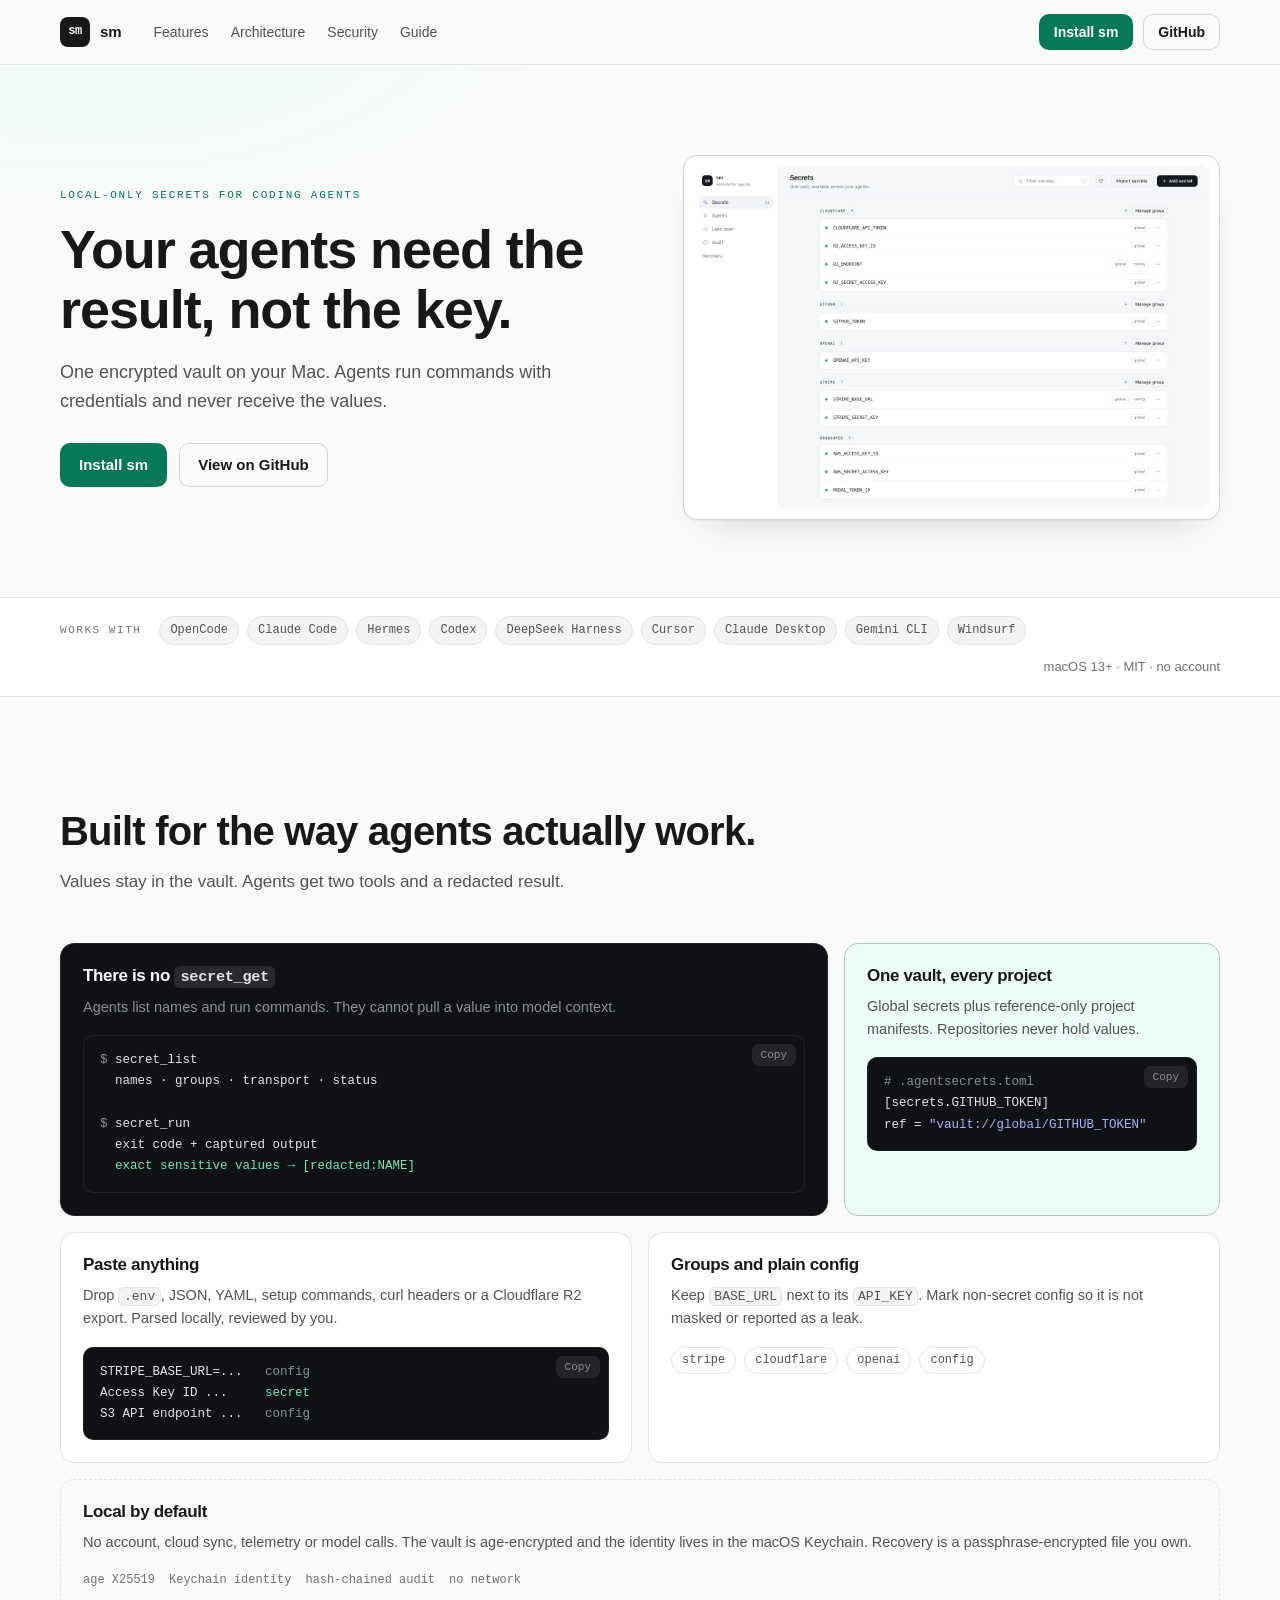
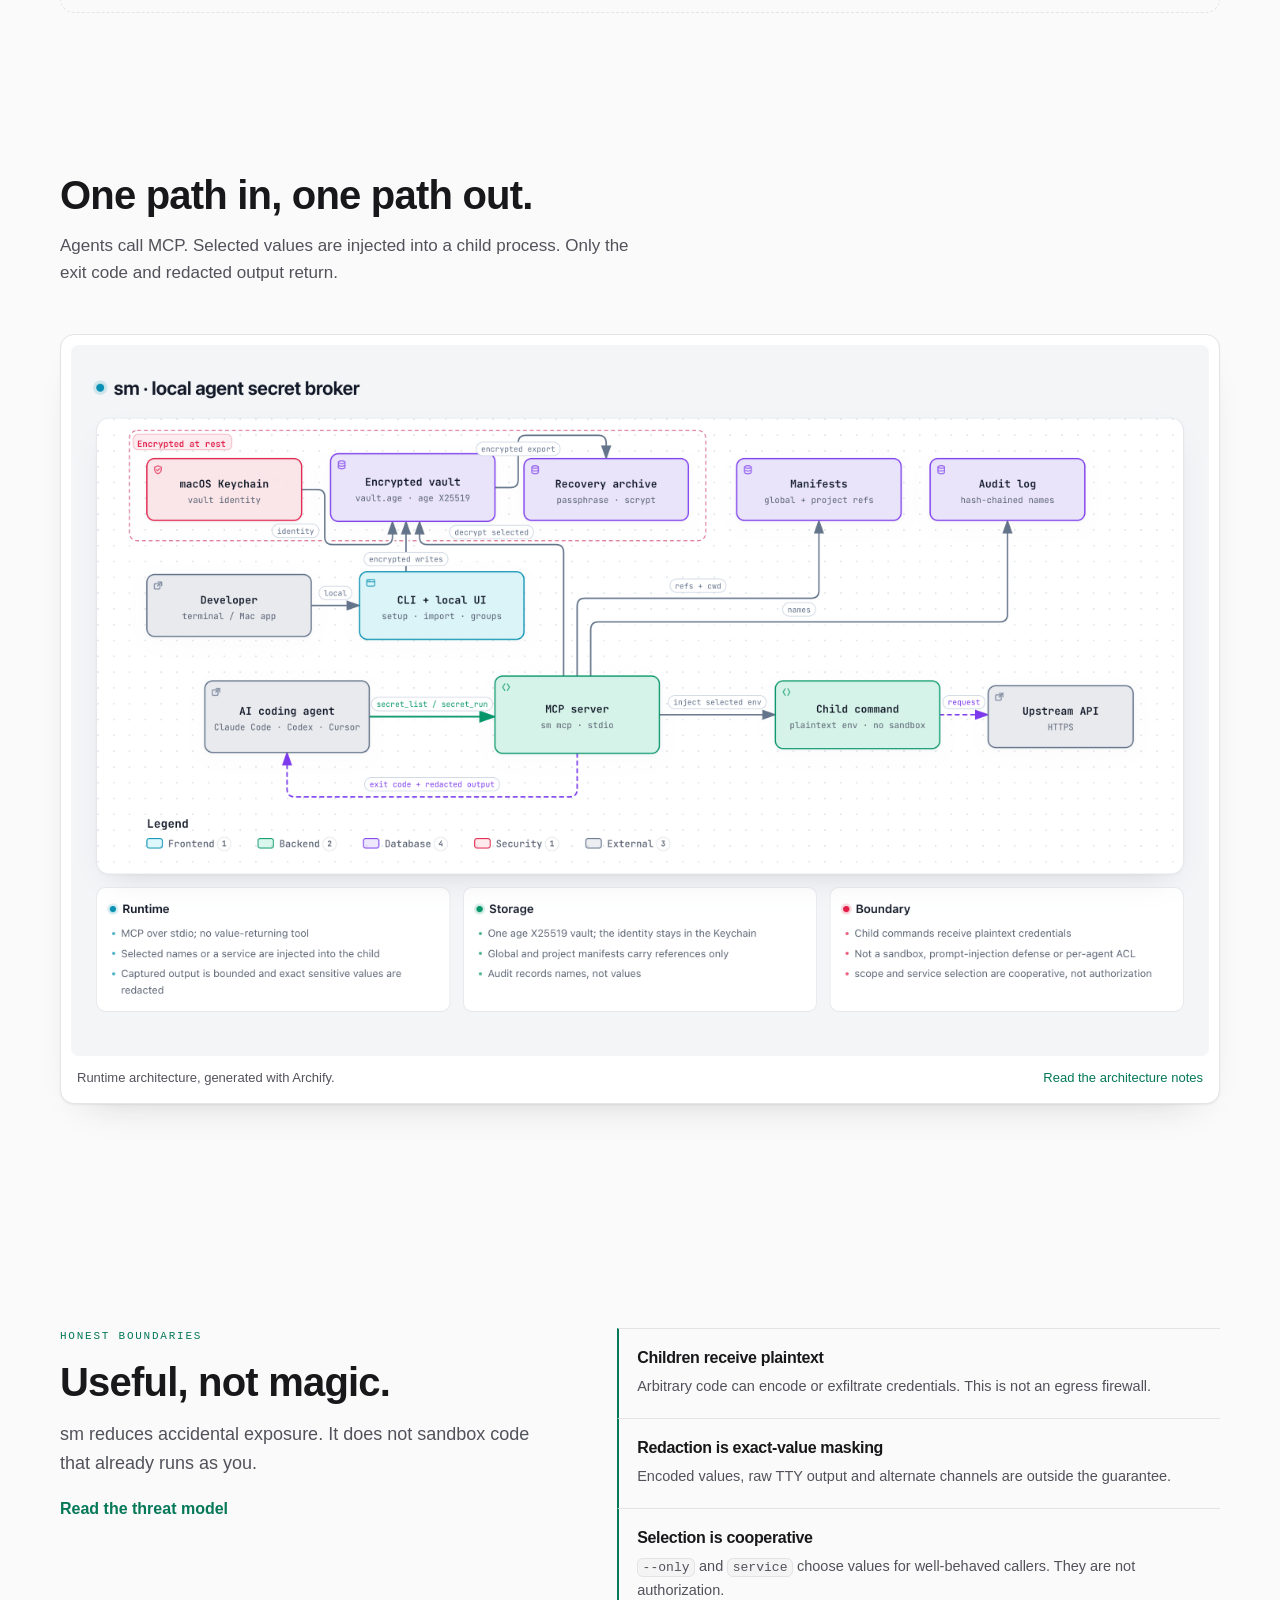
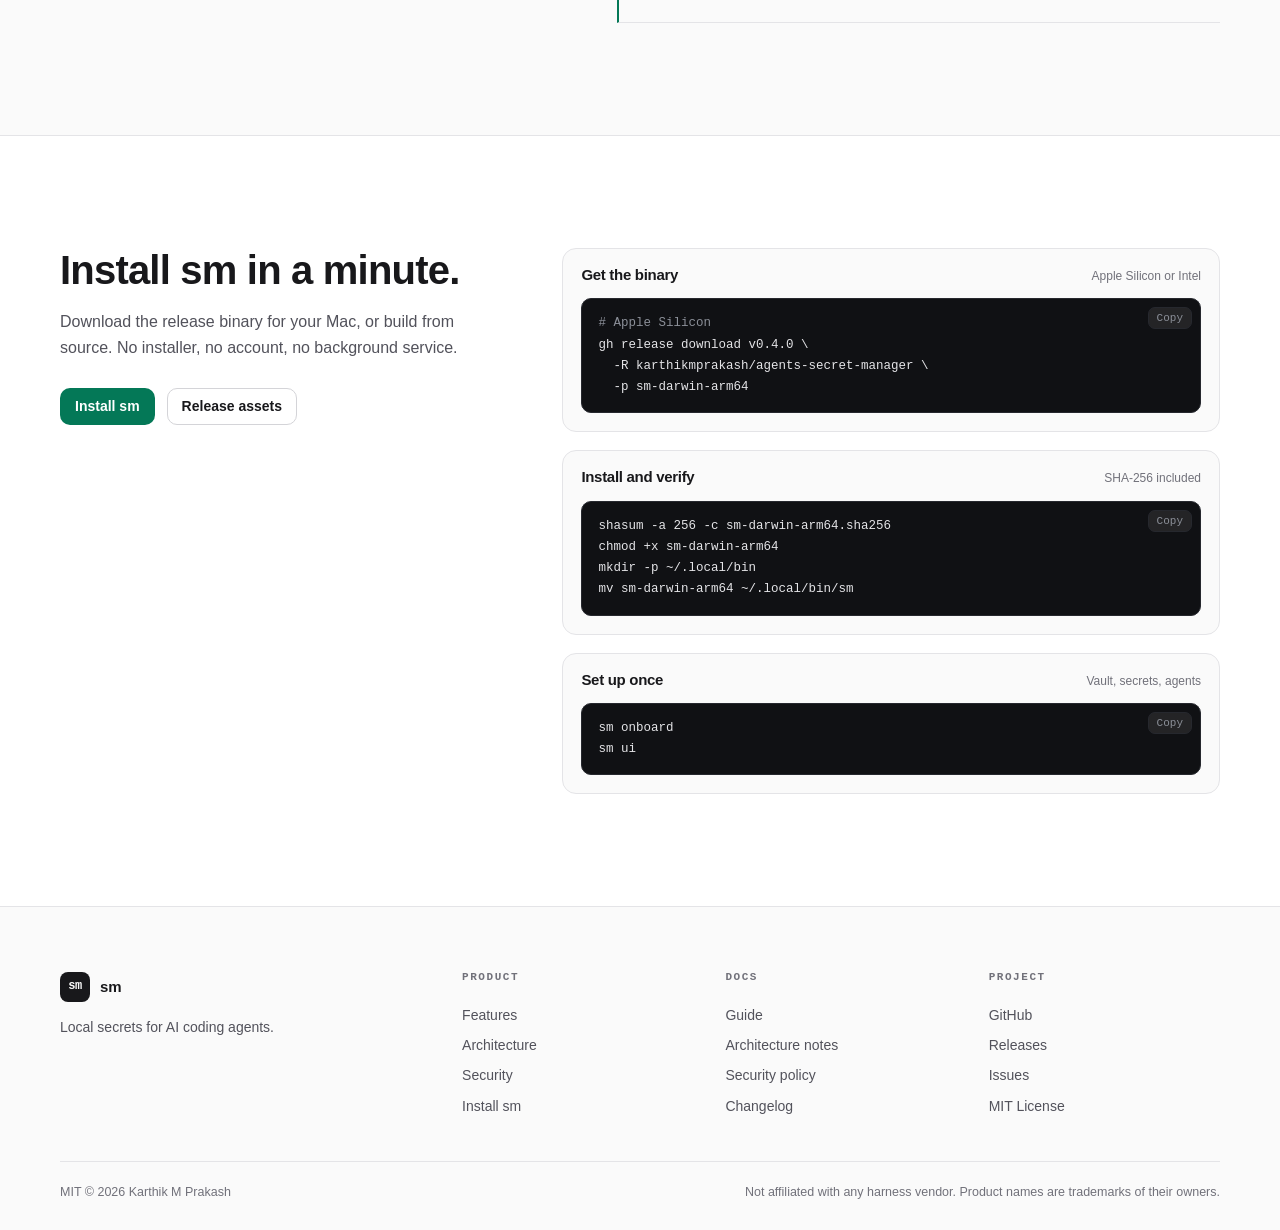
==== docs/index.html @ 0f13ac96 "Add a GitHub Pages landing page - self-contained index.html, CSS and JS with no external fonts, CDN " ====
<!doctype html>
<html lang="en">
<head>
  <meta charset="utf-8">
  <meta name="viewport" content="width=device-width, initial-scale=1">
  <title>sm: local secrets for AI coding agents</title>
  <meta name="description" content="One encrypted vault on your Mac. Agents run commands with credentials and never receive the values. No account, cloud sync or telemetry.">
  <link rel="canonical" href="https://karthikmprakash.github.io/agents-secret-manager/">
  <meta name="theme-color" content="#0b0c0e" media="(prefers-color-scheme: dark)">
  <meta name="theme-color" content="#fafafa" media="(prefers-color-scheme: light)">
  <meta property="og:type" content="website">
  <meta property="og:title" content="sm: local secrets for AI coding agents">
  <meta property="og:description" content="One encrypted vault on your Mac. Agents run commands with credentials and never receive the values.">
  <meta property="og:url" content="https://karthikmprakash.github.io/agents-secret-manager/">
  <meta property="og:image" content="https://karthikmprakash.github.io/agents-secret-manager/assets/sm-secrets.png">
  <meta name="twitter:card" content="summary_large_image">
  <link rel="icon" href="data:image/svg+xml,%3Csvg xmlns='http://www.w3.org/2000/svg' viewBox='0 0 64 64'%3E%3Crect width='64' height='64' rx='14' fill='%230b0c0e'/%3E%3Ctext x='32' y='42' font-family='ui-monospace,monospace' font-size='26' font-weight='700' fill='%2334d399' text-anchor='middle'%3Esm%3C/text%3E%3C/svg%3E">
  <link rel="stylesheet" href="landing.css">
</head>
<body>
  <a class="skip" href="#main">Skip to content</a>

  <header class="nav">
    <div class="wrap nav-inner">
      <a class="brand" href="#top" aria-label="sm home">
        <span class="brand-mark" aria-hidden="true">sm</span>
        <span class="brand-name">sm</span>
      </a>
      <nav class="nav-links" aria-label="Primary">
        <a href="#features">Features</a>
        <a href="#architecture">Architecture</a>
        <a href="#security">Security</a>
        <a href="https://github.com/karthikmprakash/agents-secret-manager/blob/main/docs/GUIDE.md">Guide</a>
      </nav>
      <div class="nav-actions">
        <a class="btn btn-primary" href="#install">Install sm</a>
        <a class="btn btn-ghost" href="https://github.com/karthikmprakash/agents-secret-manager">GitHub</a>
      </div>
    </div>
  </header>

  <main id="main">
    <section class="hero" id="top">
      <div class="wrap hero-grid">
        <div class="hero-copy">
          <p class="eyebrow">Local-only secrets for coding agents</p>
          <h1>Your agents need the result, not the key.</h1>
          <p class="lede">One encrypted vault on your Mac. Agents run commands with credentials and never receive the values.</p>
          <div class="cta-row">
            <a class="btn btn-primary btn-lg" href="#install">Install sm</a>
            <a class="btn btn-ghost btn-lg" href="https://github.com/karthikmprakash/agents-secret-manager">View on GitHub</a>
          </div>
        </div>
        <div class="hero-shot reveal">
          <div class="shot">
            <img src="assets/sm-secrets.png" alt="sm local UI showing grouped secrets, config entries and a global scope" width="2880" height="1920" fetchpriority="high">
          </div>
        </div>
      </div>
    </section>

    <section class="strip" aria-label="Compatibility">
      <div class="wrap strip-inner">
        <span class="strip-label">Works with</span>
        <ul class="chips">
          <li>OpenCode</li>
          <li>Claude Code</li>
          <li>Hermes</li>
          <li>Codex</li>
          <li>DeepSeek Harness</li>
          <li>Cursor</li>
          <li>Claude Desktop</li>
          <li>Gemini CLI</li>
          <li>Windsurf</li>
        </ul>
        <span class="strip-meta">macOS 13+ · MIT · no account</span>
      </div>
    </section>

    <section class="section" id="features">
      <div class="wrap">
        <div class="section-head">
          <h2>Built for the way agents actually work.</h2>
          <p>Values stay in the vault. Agents get two tools and a redacted result.</p>
        </div>

        <div class="bento">
          <article class="cell cell-dark cell-wide">
            <h3>There is no <code>secret_get</code></h3>
            <p>Agents list names and run commands. They cannot pull a value into model context.</p>
            <pre class="terminal" aria-label="MCP tools"><span class="t-dim">$</span> secret_list
  names · groups · transport · status

<span class="t-dim">$</span> secret_run
  exit code + captured output
  <span class="t-ok">exact sensitive values → [redacted:NAME]</span></pre>
          </article>

          <article class="cell cell-soft">
            <h3>One vault, every project</h3>
            <p>Global secrets plus reference-only project manifests. Repositories never hold values.</p>
            <pre class="code" aria-label="Project manifest example"><span class="t-dim"># .agentsecrets.toml</span>
[secrets.GITHUB_TOKEN]
ref = <span class="t-str">"vault://global/GITHUB_TOKEN"</span></pre>
          </article>

          <article class="cell cell-half">
            <h3>Paste anything</h3>
            <p>Drop <code>.env</code>, JSON, YAML, setup commands, curl headers or a Cloudflare R2 export. Parsed locally, reviewed by you.</p>
            <pre class="code" aria-label="Import review example">STRIPE_BASE_URL=...   <span class="t-dim">config</span>
Access Key ID ...     <span class="t-ok">secret</span>
S3 API endpoint ...   <span class="t-dim">config</span></pre>
          </article>

          <article class="cell cell-half">
            <h3>Groups and plain config</h3>
            <p>Keep <code>BASE_URL</code> next to its <code>API_KEY</code>. Mark non-secret config so it is not masked or reported as a leak.</p>
            <ul class="tags">
              <li>stripe</li>
              <li>cloudflare</li>
              <li>openai</li>
              <li>config</li>
            </ul>
          </article>

          <article class="cell cell-full cell-line">
            <h3>Local by default</h3>
            <p>No account, cloud sync, telemetry or model calls. The vault is age-encrypted and the identity lives in the macOS Keychain. Recovery is a passphrase-encrypted file you own.</p>
            <p class="meta-line"><span>age X25519</span><span>Keychain identity</span><span>hash-chained audit</span><span>no network</span></p>
          </article>
        </div>
      </div>
    </section>

    <section class="section section-tight" id="architecture">
      <div class="wrap">
        <div class="section-head">
          <h2>One path in, one path out.</h2>
          <p>Agents call MCP. Selected values are injected into a child process. Only the exit code and redacted output return.</p>
        </div>
        <figure class="figure reveal">
          <img src="assets/sm-architecture.png" alt="sm architecture: an AI coding agent calls the MCP server, which decrypts selected values and injects them into a child command; only redacted output returns" width="2880" height="1800" loading="lazy">
          <figcaption>
            <span>Runtime architecture, generated with Archify.</span>
            <a href="https://github.com/karthikmprakash/agents-secret-manager/blob/main/docs/ARCHITECTURE.md">Read the architecture notes</a>
          </figcaption>
        </figure>
      </div>
    </section>

    <section class="section" id="security">
      <div class="wrap security-grid">
        <div>
          <p class="eyebrow">Honest boundaries</p>
          <h2>Useful, not magic.</h2>
          <p class="lede">sm reduces accidental exposure. It does not sandbox code that already runs as you.</p>
          <a class="link" href="https://github.com/karthikmprakash/agents-secret-manager/blob/main/SECURITY.md">Read the threat model</a>
        </div>
        <ul class="boundary-list">
          <li>
            <h3>Children receive plaintext</h3>
            <p>Arbitrary code can encode or exfiltrate credentials. This is not an egress firewall.</p>
          </li>
          <li>
            <h3>Redaction is exact-value masking</h3>
            <p>Encoded values, raw TTY output and alternate channels are outside the guarantee.</p>
          </li>
          <li>
            <h3>Selection is cooperative</h3>
            <p><code>--only</code> and <code>service</code> choose values for well-behaved callers. They are not authorization.</p>
          </li>
        </ul>
      </div>
    </section>

    <section class="section install" id="install">
      <div class="wrap install-grid">
        <div class="install-copy">
          <h2>Install sm in a minute.</h2>
          <p>Download the release binary for your Mac, or build from source. No installer, no account, no background service.</p>
          <div class="cta-row">
            <a class="btn btn-primary" href="https://github.com/karthikmprakash/agents-secret-manager/releases/latest">Install sm</a>
            <a class="btn btn-ghost" href="https://github.com/karthikmprakash/agents-secret-manager/releases">Release assets</a>
          </div>
        </div>
        <ol class="steps">
          <li>
            <div class="step-head">
              <h3>Get the binary</h3>
              <span>Apple Silicon or Intel</span>
            </div>
            <pre class="code" aria-label="Download example"><span class="t-dim"># Apple Silicon</span>
gh release download v0.4.0 \
  -R karthikmprakash/agents-secret-manager \
  -p sm-darwin-arm64</pre>
          </li>
          <li>
            <div class="step-head">
              <h3>Install and verify</h3>
              <span>SHA-256 included</span>
            </div>
            <pre class="code" aria-label="Install example">shasum -a 256 -c sm-darwin-arm64.sha256
chmod +x sm-darwin-arm64
mkdir -p ~/.local/bin
mv sm-darwin-arm64 ~/.local/bin/sm</pre>
          </li>
          <li>
            <div class="step-head">
              <h3>Set up once</h3>
              <span>Vault, secrets, agents</span>
            </div>
            <pre class="code" aria-label="Onboarding example">sm onboard
sm ui</pre>
          </li>
        </ol>
      </div>
    </section>
  </main>

  <footer class="footer">
    <div class="wrap footer-grid">
      <div class="footer-brand">
        <a class="brand" href="#top" aria-label="sm home">
          <span class="brand-mark" aria-hidden="true">sm</span>
          <span class="brand-name">sm</span>
        </a>
        <p>Local secrets for AI coding agents.</p>
      </div>
      <nav aria-label="Product">
        <h3>Product</h3>
        <a href="#features">Features</a>
        <a href="#architecture">Architecture</a>
        <a href="#security">Security</a>
        <a href="#install">Install sm</a>
      </nav>
      <nav aria-label="Docs">
        <h3>Docs</h3>
        <a href="https://github.com/karthikmprakash/agents-secret-manager/blob/main/docs/GUIDE.md">Guide</a>
        <a href="https://github.com/karthikmprakash/agents-secret-manager/blob/main/docs/ARCHITECTURE.md">Architecture notes</a>
        <a href="https://github.com/karthikmprakash/agents-secret-manager/blob/main/SECURITY.md">Security policy</a>
        <a href="https://github.com/karthikmprakash/agents-secret-manager/blob/main/CHANGELOG.md">Changelog</a>
      </nav>
      <nav aria-label="Project">
        <h3>Project</h3>
        <a href="https://github.com/karthikmprakash/agents-secret-manager">GitHub</a>
        <a href="https://github.com/karthikmprakash/agents-secret-manager/releases">Releases</a>
        <a href="https://github.com/karthikmprakash/agents-secret-manager/issues">Issues</a>
        <a href="https://github.com/karthikmprakash/agents-secret-manager/blob/main/LICENSE">MIT License</a>
      </nav>
    </div>
    <div class="wrap footer-bottom">
      <span>MIT © 2026 Karthik M Prakash</span>
      <span>Not affiliated with any harness vendor. Product names are trademarks of their owners.</span>
    </div>
  </footer>

  <script src="landing.js" defer></script>
</body>
</html>
---- docs/landing.css ----
/* sm landing page. Self-contained: system fonts, no external requests. */

:root {
  color-scheme: light dark;
  --bg: #fafafa;
  --surface: #ffffff;
  --surface-2: #f4f4f5;
  --text: #18181b;
  --muted: #52525b;
  --faint: #71717a;
  --line: #e4e4e7;
  --line-strong: #d4d4d8;
  --accent: #047857;
  --accent-ink: #ffffff;
  --accent-soft: #ecfdf5;
  --code-bg: #101114;
  --code-line: #26282e;
  --code-text: #e4e4e7;
  --code-dim: #8b8f98;
  --code-ok: #6ee7b7;
  --code-str: #a5b4fc;
  --shadow: 0 1px 2px rgb(24 24 27 / 6%), 0 18px 40px -28px rgb(24 24 27 / 28%);
  --r-card: 14px;
  --r-btn: 10px;
  --r-chip: 999px;
  --wrap: 1160px;
}

@media (prefers-color-scheme: dark) {
  :root {
    --bg: #0b0c0e;
    --surface: #121317;
    --surface-2: #17191e;
    --text: #f4f4f5;
    --muted: #a1a1aa;
    --faint: #8b8f98;
    --line: #26282e;
    --line-strong: #35383f;
    --accent: #34d399;
    --accent-ink: #052e22;
    --accent-soft: rgb(52 211 153 / 12%);
    --code-bg: #08090b;
    --code-line: #202228;
    --shadow: 0 1px 2px rgb(0 0 0 / 40%), 0 24px 60px -34px rgb(0 0 0 / 80%);
  }
}

* { box-sizing: border-box; }

html { scroll-behavior: smooth; }

body {
  margin: 0;
  background: var(--bg);
  color: var(--text);
  font-family: -apple-system, BlinkMacSystemFont, "Segoe UI", Roboto, Helvetica, Arial, sans-serif;
  font-size: 16px;
  line-height: 1.6;
  -webkit-font-smoothing: antialiased;
  text-rendering: optimizeLegibility;
}

img { max-width: 100%; height: auto; display: block; }

a { color: var(--accent); text-decoration: none; }
a:hover { text-decoration: underline; text-underline-offset: 3px; }

:focus-visible {
  outline: 2px solid var(--accent);
  outline-offset: 3px;
  border-radius: 4px;
}

code, pre, .mono {
  font-family: ui-monospace, SFMono-Regular, "SF Mono", Menlo, Consolas, "Liberation Mono", monospace;
}

code {
  font-size: 0.9em;
  background: var(--surface-2);
  border: 1px solid var(--line);
  border-radius: 6px;
  padding: 0.08em 0.34em;
}

.wrap {
  width: min(var(--wrap), calc(100% - 48px));
  margin-inline: auto;
}

.skip {
  position: absolute;
  left: 16px;
  top: -48px;
  z-index: 100;
  background: var(--surface);
  color: var(--text);
  border: 1px solid var(--line-strong);
  border-radius: var(--r-btn);
  padding: 10px 14px;
}
.skip:focus { top: 16px; }

/* Navigation */

.nav {
  position: sticky;
  top: 0;
  z-index: 50;
  border-bottom: 1px solid var(--line);
  background: var(--bg);
}

@supports (backdrop-filter: blur(1px)) {
  .nav {
    background: color-mix(in srgb, var(--bg) 86%, transparent);
    backdrop-filter: blur(14px);
  }
}

.nav-inner {
  min-height: 64px;
  display: flex;
  align-items: center;
  gap: 24px;
}

.brand {
  display: inline-flex;
  align-items: center;
  gap: 10px;
  color: var(--text);
  font-weight: 650;
  letter-spacing: -0.01em;
}
.brand:hover { text-decoration: none; }

.brand-mark {
  width: 30px;
  height: 30px;
  border-radius: 8px;
  background: var(--text);
  color: var(--bg);
  display: grid;
  place-items: center;
  font-family: ui-monospace, SFMono-Regular, Menlo, monospace;
  font-size: 12px;
  font-weight: 700;
  letter-spacing: -0.04em;
}

.brand-name { font-size: 15px; }

.nav-links {
  display: flex;
  align-items: center;
  gap: 22px;
  margin-left: 8px;
  font-size: 14px;
}
.nav-links a { color: var(--muted); }
.nav-links a:hover { color: var(--text); text-decoration: none; }

.nav-actions {
  margin-left: auto;
  display: flex;
  align-items: center;
  gap: 10px;
}

/* Buttons */

.btn {
  display: inline-flex;
  align-items: center;
  justify-content: center;
  gap: 8px;
  border-radius: var(--r-btn);
  border: 1px solid transparent;
  padding: 9px 14px;
  font-size: 14px;
  font-weight: 600;
  line-height: 1.2;
  white-space: nowrap;
  transition: transform 160ms cubic-bezier(0.16, 1, 0.3, 1), background-color 160ms, border-color 160ms;
}
.btn:hover { text-decoration: none; }
.btn:active { transform: translateY(1px) scale(0.99); }

.btn-primary { background: var(--accent); color: var(--accent-ink); }
.btn-primary:hover { filter: brightness(1.06); }

.btn-ghost {
  border-color: var(--line-strong);
  color: var(--text);
  background: transparent;
}
.btn-ghost:hover { border-color: var(--muted); background: var(--surface-2); }

.btn-lg { padding: 12px 18px; font-size: 15px; }

/* Hero */

.hero {
  padding: clamp(56px, 7vw, 92px) 0 clamp(48px, 6vw, 80px);
  background:
    radial-gradient(700px 320px at 8% -10%, var(--accent-soft), transparent 70%),
    var(--bg);
}

.hero-grid {
  display: grid;
  grid-template-columns: minmax(0, 1.02fr) minmax(0, 0.98fr);
  gap: clamp(32px, 5vw, 64px);
  align-items: center;
}

.eyebrow {
  margin: 0 0 14px;
  font-family: ui-monospace, SFMono-Regular, Menlo, monospace;
  font-size: 11px;
  letter-spacing: 0.16em;
  text-transform: uppercase;
  color: var(--accent);
}

h1, h2, h3 { letter-spacing: -0.02em; line-height: 1.12; margin: 0; }

h1 {
  font-size: clamp(36px, 4.6vw, 54px);
  font-weight: 700;
  max-width: 22ch;
}

.lede {
  margin: 18px 0 0;
  max-width: 56ch;
  font-size: clamp(16px, 1.6vw, 18px);
  color: var(--muted);
}

.cta-row {
  display: flex;
  flex-wrap: wrap;
  gap: 12px;
  margin-top: 28px;
}

.hero-shot .shot {
  border: 1px solid var(--line-strong);
  background: #ffffff;
  border-radius: var(--r-card);
  padding: 10px;
  box-shadow: var(--shadow);
}
.hero-shot img { border-radius: 8px; }

/* Support strip */

.strip {
  border-top: 1px solid var(--line);
  border-bottom: 1px solid var(--line);
  background: var(--surface);
}

.strip-inner {
  display: flex;
  align-items: center;
  flex-wrap: wrap;
  gap: 12px 18px;
  padding: 18px 0;
}

.strip-label {
  font-family: ui-monospace, SFMono-Regular, Menlo, monospace;
  font-size: 11px;
  letter-spacing: 0.14em;
  text-transform: uppercase;
  color: var(--faint);
}

.chips {
  list-style: none;
  display: flex;
  flex-wrap: wrap;
  gap: 8px;
  margin: 0;
  padding: 0;
}
.chips li {
  border: 1px solid var(--line);
  border-radius: var(--r-chip);
  background: var(--surface-2);
  color: var(--muted);
  padding: 4px 10px;
  font-family: ui-monospace, SFMono-Regular, Menlo, monospace;
  font-size: 12px;
}

.strip-meta {
  margin-left: auto;
  color: var(--faint);
  font-size: 13px;
}

/* Sections */

.section { padding: clamp(64px, 9vw, 112px) 0; }
.section-tight { padding-top: clamp(24px, 4vw, 48px); }

.section-head { max-width: 720px; margin-bottom: clamp(28px, 4vw, 48px); }
.section-head h2 { font-size: clamp(26px, 3.4vw, 40px); font-weight: 680; }
.section-head p { margin: 14px 0 0; color: var(--muted); font-size: 17px; max-width: 62ch; }

/* Bento */

.bento {
  display: grid;
  grid-template-columns: repeat(6, minmax(0, 1fr));
  gap: 16px;
}

.cell {
  grid-column: span 2;
  border: 1px solid var(--line);
  border-radius: var(--r-card);
  background: var(--surface);
  padding: 22px;
  min-width: 0;
}
.cell h3 { font-size: 17px; font-weight: 650; }
.cell p { margin: 10px 0 0; color: var(--muted); font-size: 14.5px; }
.cell p + pre { margin-top: 16px; }

.cell-wide { grid-column: span 4; }
.cell-half { grid-column: span 3; }
.cell-full { grid-column: span 6; }
.cell-dark { background: var(--code-bg); border-color: var(--code-line); color: var(--code-text); }
.cell-dark p { color: var(--code-dim); }
.cell-dark h3 { color: #ffffff; }
.cell-dark code {
  background: rgb(255 255 255 / 10%);
  border-color: var(--code-line);
  color: var(--code-text);
}
.cell-soft { background: var(--accent-soft); border-color: color-mix(in srgb, var(--accent) 24%, var(--line)); }
.cell-line { background: transparent; border-style: dashed; }

.tags {
  list-style: none;
  display: flex;
  flex-wrap: wrap;
  gap: 8px;
  margin: 16px 0 0;
  padding: 0;
}
.tags li {
  border: 1px solid var(--line);
  border-radius: var(--r-chip);
  padding: 3px 10px;
  font-family: ui-monospace, SFMono-Regular, Menlo, monospace;
  font-size: 12px;
  color: var(--muted);
}

.meta-line {
  display: flex;
  flex-wrap: wrap;
  gap: 8px 14px;
  margin-top: 16px !important;
  font-family: ui-monospace, SFMono-Regular, Menlo, monospace;
  font-size: 12px !important;
  color: var(--faint) !important;
}

/* Code */

pre.code, pre.terminal {
  position: relative;
  margin: 0;
  overflow-x: auto;
  background: var(--code-bg);
  border: 1px solid var(--code-line);
  border-radius: 10px;
  padding: 14px 68px 14px 16px;
  color: var(--code-text);
  font-size: 12.5px;
  line-height: 1.7;
}

.copy-btn {
  position: absolute;
  top: 8px;
  right: 8px;
  border: 1px solid var(--code-line);
  border-radius: 7px;
  background: color-mix(in srgb, var(--code-bg) 70%, #ffffff 8%);
  color: var(--code-dim);
  font-family: ui-monospace, SFMono-Regular, Menlo, monospace;
  font-size: 11px;
  padding: 4px 8px;
  cursor: pointer;
}
.copy-btn:hover { color: var(--code-text); border-color: var(--code-dim); }
.cell .code, .cell .terminal { border-color: color-mix(in srgb, var(--code-line) 70%, transparent); }

.t-dim { color: var(--code-dim); }
.t-ok { color: var(--code-ok); }
.t-str { color: var(--code-str); }

/* Architecture */

.figure {
  margin: 0;
  border: 1px solid var(--line);
  border-radius: var(--r-card);
  background: #ffffff;
  padding: 10px;
  box-shadow: var(--shadow);
}
.figure img { border-radius: 8px; }
.figure figcaption {
  display: flex;
  flex-wrap: wrap;
  gap: 6px 18px;
  justify-content: space-between;
  padding: 12px 6px 4px;
  font-size: 13px;
  color: var(--muted);
}

/* Security */

.security-grid {
  display: grid;
  grid-template-columns: minmax(0, 0.9fr) minmax(0, 1.1fr);
  gap: clamp(32px, 5vw, 72px);
  align-items: start;
}
.security-grid h2 { font-size: clamp(26px, 3.4vw, 40px); font-weight: 680; }
.security-grid .lede { margin-top: 16px; }
.link { display: inline-block; margin-top: 18px; font-weight: 600; }

.boundary-list { list-style: none; margin: 0; padding: 0; }
.boundary-list li {
  border-top: 1px solid var(--line);
  padding: 20px 0 20px 18px;
  border-left: 2px solid var(--accent);
}
.boundary-list li:last-child { border-bottom: 1px solid var(--line); }
.boundary-list h3 { font-size: 16px; font-weight: 650; }
.boundary-list p { margin: 8px 0 0; color: var(--muted); font-size: 14.5px; }

/* Install */

.install {
  border-top: 1px solid var(--line);
  background: var(--surface);
}
.install-grid {
  display: grid;
  grid-template-columns: minmax(0, 0.8fr) minmax(0, 1.2fr);
  gap: clamp(32px, 5vw, 72px);
  align-items: start;
}
.install h2 { font-size: clamp(26px, 3.4vw, 40px); font-weight: 680; }
.install p { color: var(--muted); margin: 16px 0 0; max-width: 46ch; }

.steps { list-style: none; margin: 0; padding: 0; display: grid; gap: 18px; }
.steps > li {
  border: 1px solid var(--line);
  border-radius: var(--r-card);
  background: var(--bg);
  padding: 18px;
}
.step-head {
  display: flex;
  align-items: baseline;
  justify-content: space-between;
  gap: 12px;
  margin-bottom: 12px;
}
.step-head h3 { font-size: 15px; font-weight: 650; }
.step-head span { font-size: 12px; color: var(--faint); }

/* Footer */

.footer {
  border-top: 1px solid var(--line);
  padding: clamp(40px, 6vw, 64px) 0 28px;
}
.footer-grid {
  display: grid;
  grid-template-columns: minmax(0, 1.6fr) repeat(3, minmax(0, 1fr));
  gap: 32px;
}
.footer-brand p { color: var(--muted); margin: 14px 0 0; font-size: 14px; }
.footer h3 {
  font-family: ui-monospace, SFMono-Regular, Menlo, monospace;
  font-size: 11px;
  letter-spacing: 0.14em;
  text-transform: uppercase;
  color: var(--faint);
  margin: 0 0 12px;
}
.footer nav { display: grid; align-content: start; gap: 8px; }
.footer nav a { color: var(--muted); font-size: 14px; }
.footer nav a:hover { color: var(--text); text-decoration: none; }
.footer-bottom {
  display: flex;
  flex-wrap: wrap;
  justify-content: space-between;
  gap: 8px 24px;
  border-top: 1px solid var(--line);
  margin-top: 44px;
  padding-top: 20px;
  color: var(--faint);
  font-size: 12.5px;
}

/* Motion */

.js .reveal {
  opacity: 0;
  transform: translateY(16px);
  transition: opacity 520ms cubic-bezier(0.16, 1, 0.3, 1), transform 520ms cubic-bezier(0.16, 1, 0.3, 1);
}
.js .reveal.in { opacity: 1; transform: none; }

@media (prefers-reduced-motion: reduce) {
  html { scroll-behavior: auto; }
  .js .reveal { opacity: 1; transform: none; transition: none; }
  .btn { transition: none; }
}

/* Responsive */

@media (max-width: 1024px) {
  .nav-links { display: none; }
  .hero-grid { grid-template-columns: 1fr; }
  .hero-shot { order: 2; }
  .bento { grid-template-columns: repeat(4, minmax(0, 1fr)); }
  .cell, .cell-wide, .cell-half { grid-column: span 2; }
  .cell-full { grid-column: span 4; }
  .security-grid, .install-grid { grid-template-columns: 1fr; }
  .footer-grid { grid-template-columns: repeat(2, minmax(0, 1fr)); }
}

@media (max-width: 680px) {
  .wrap { width: calc(100% - 32px); }
  .nav-actions .btn-ghost { display: none; }
  .strip-meta { margin-left: 0; }
  .bento { grid-template-columns: 1fr; }
  .cell, .cell-wide, .cell-half, .cell-full { grid-column: auto; }
  .footer-grid { grid-template-columns: 1fr; }
  .footer-bottom { flex-direction: column; }
}
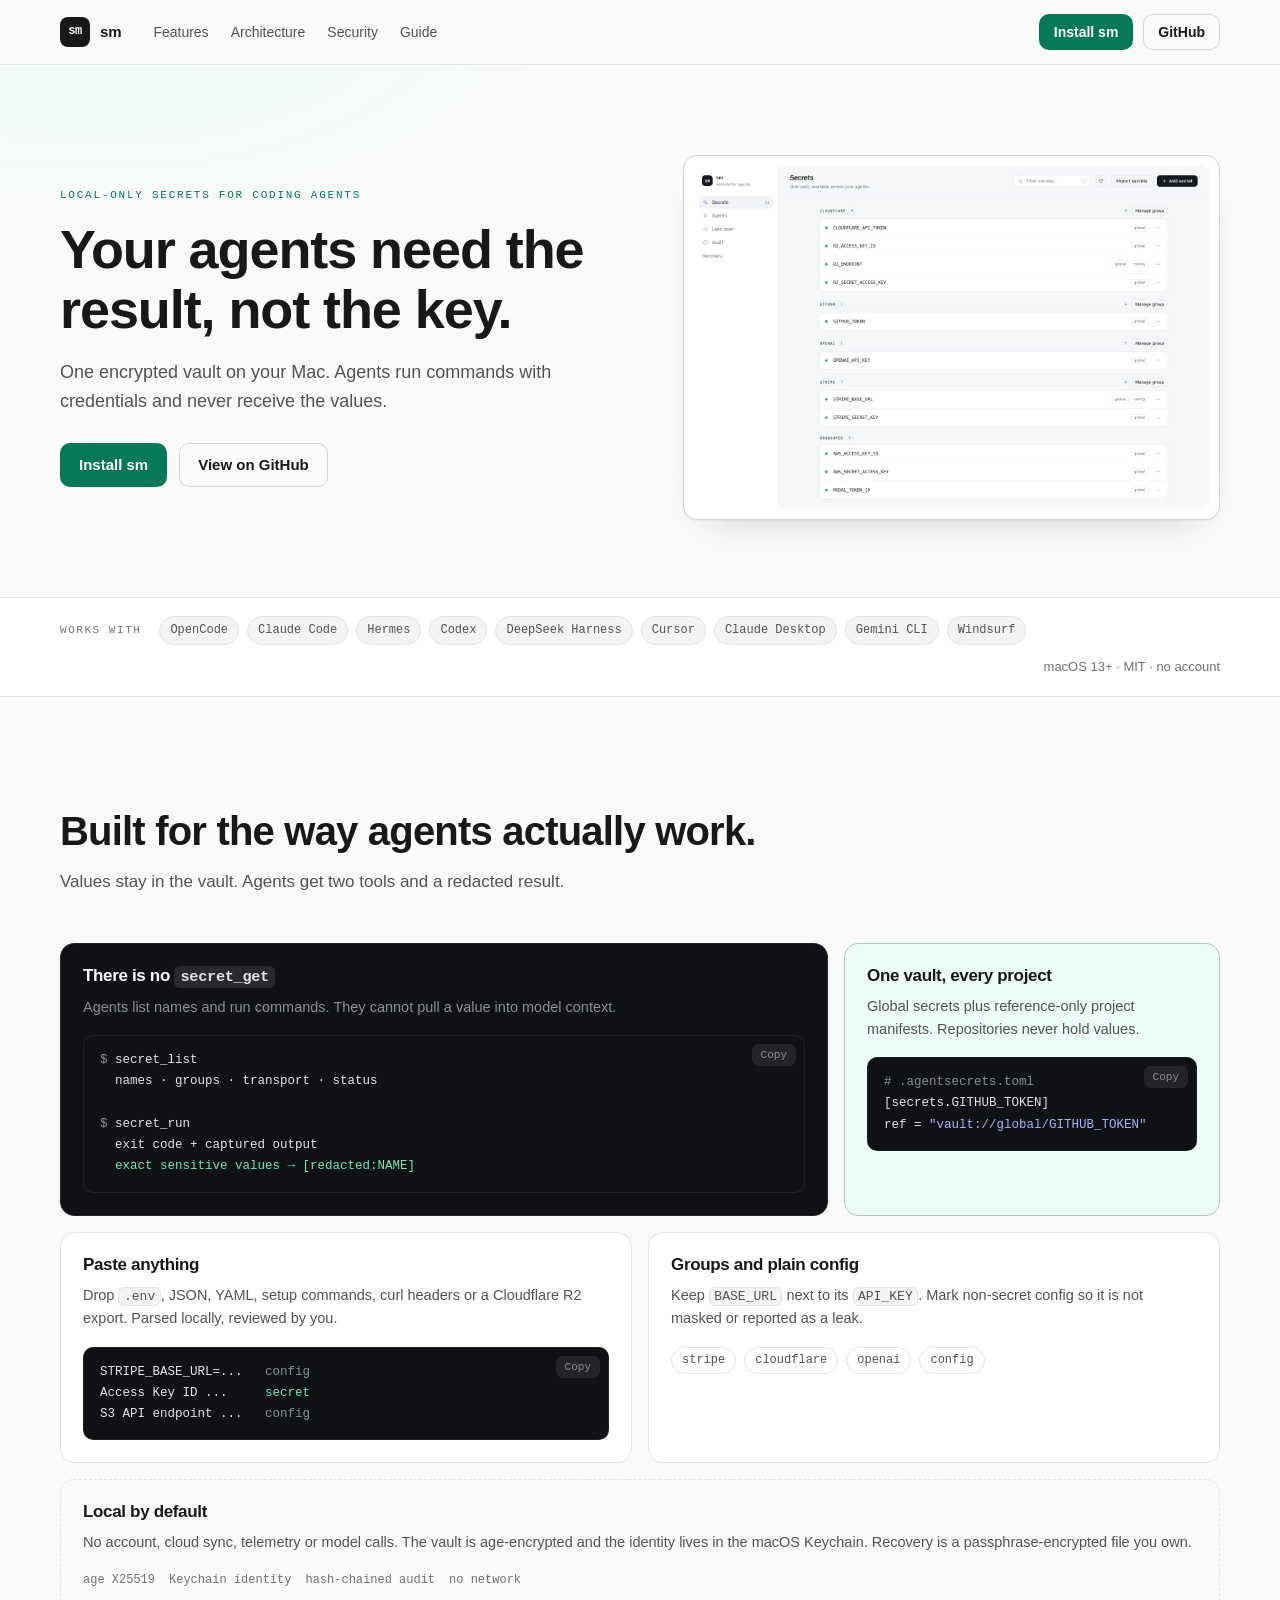
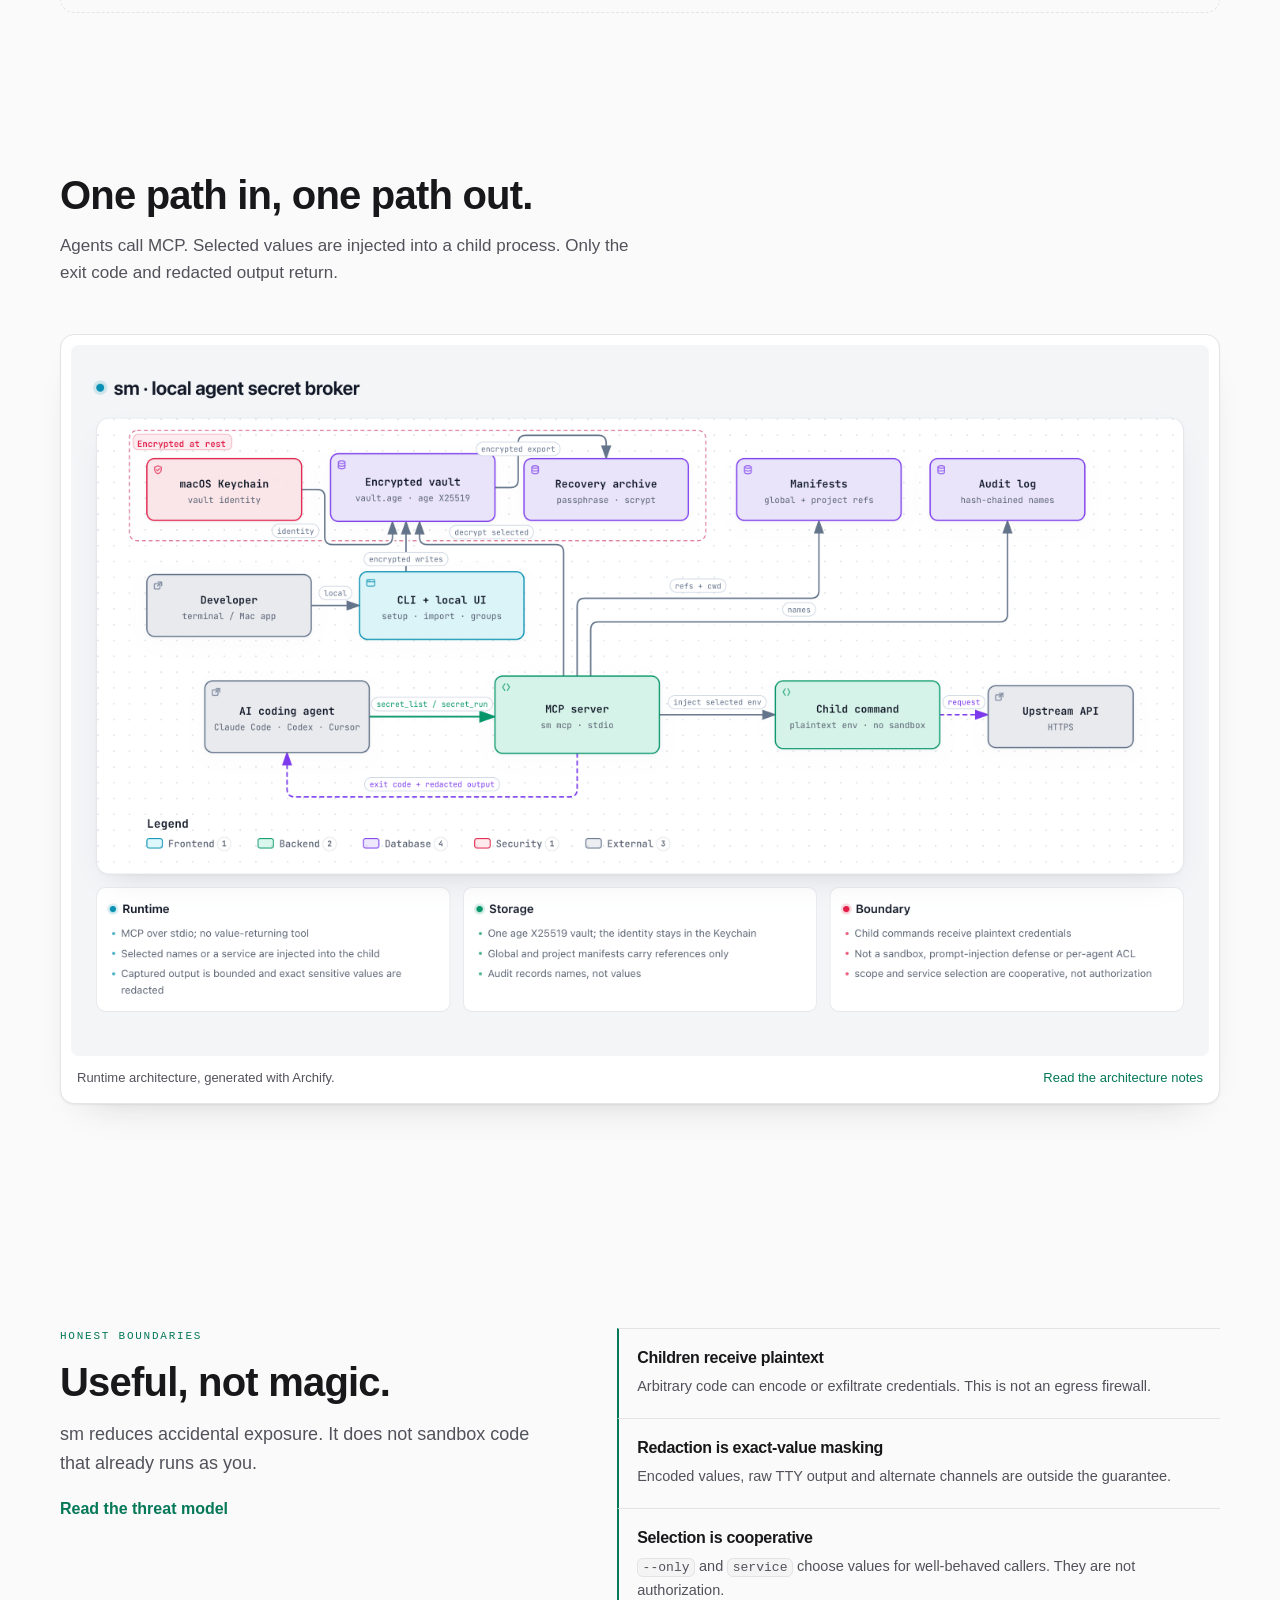
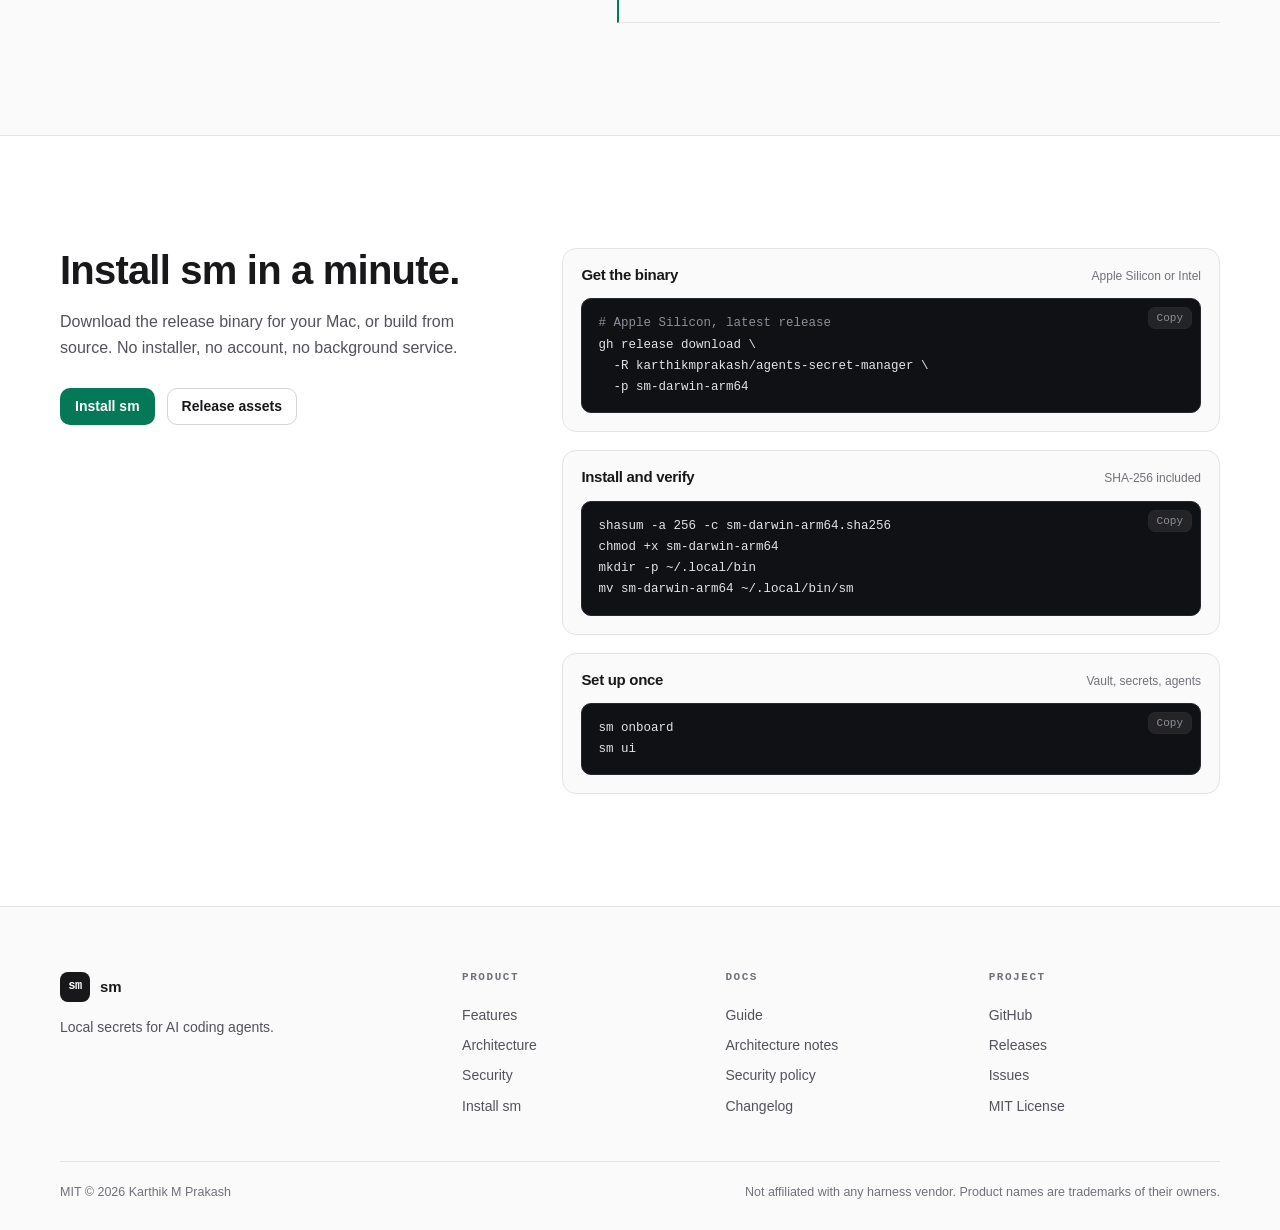
==== commit 77fe060c: "Keep the landing install command on the latest release" ====
--- a/docs/index.html
+++ b/docs/index.html
@@ -189,8 +189,8 @@
               <h3>Get the binary</h3>
               <span>Apple Silicon or Intel</span>
             </div>
-            <pre class="code" aria-label="Download example"><span class="t-dim"># Apple Silicon</span>
-gh release download v0.4.0 \
+            <pre class="code" aria-label="Download example"><span class="t-dim"># Apple Silicon, latest release</span>
+gh release download \
   -R karthikmprakash/agents-secret-manager \
   -p sm-darwin-arm64</pre>
           </li>
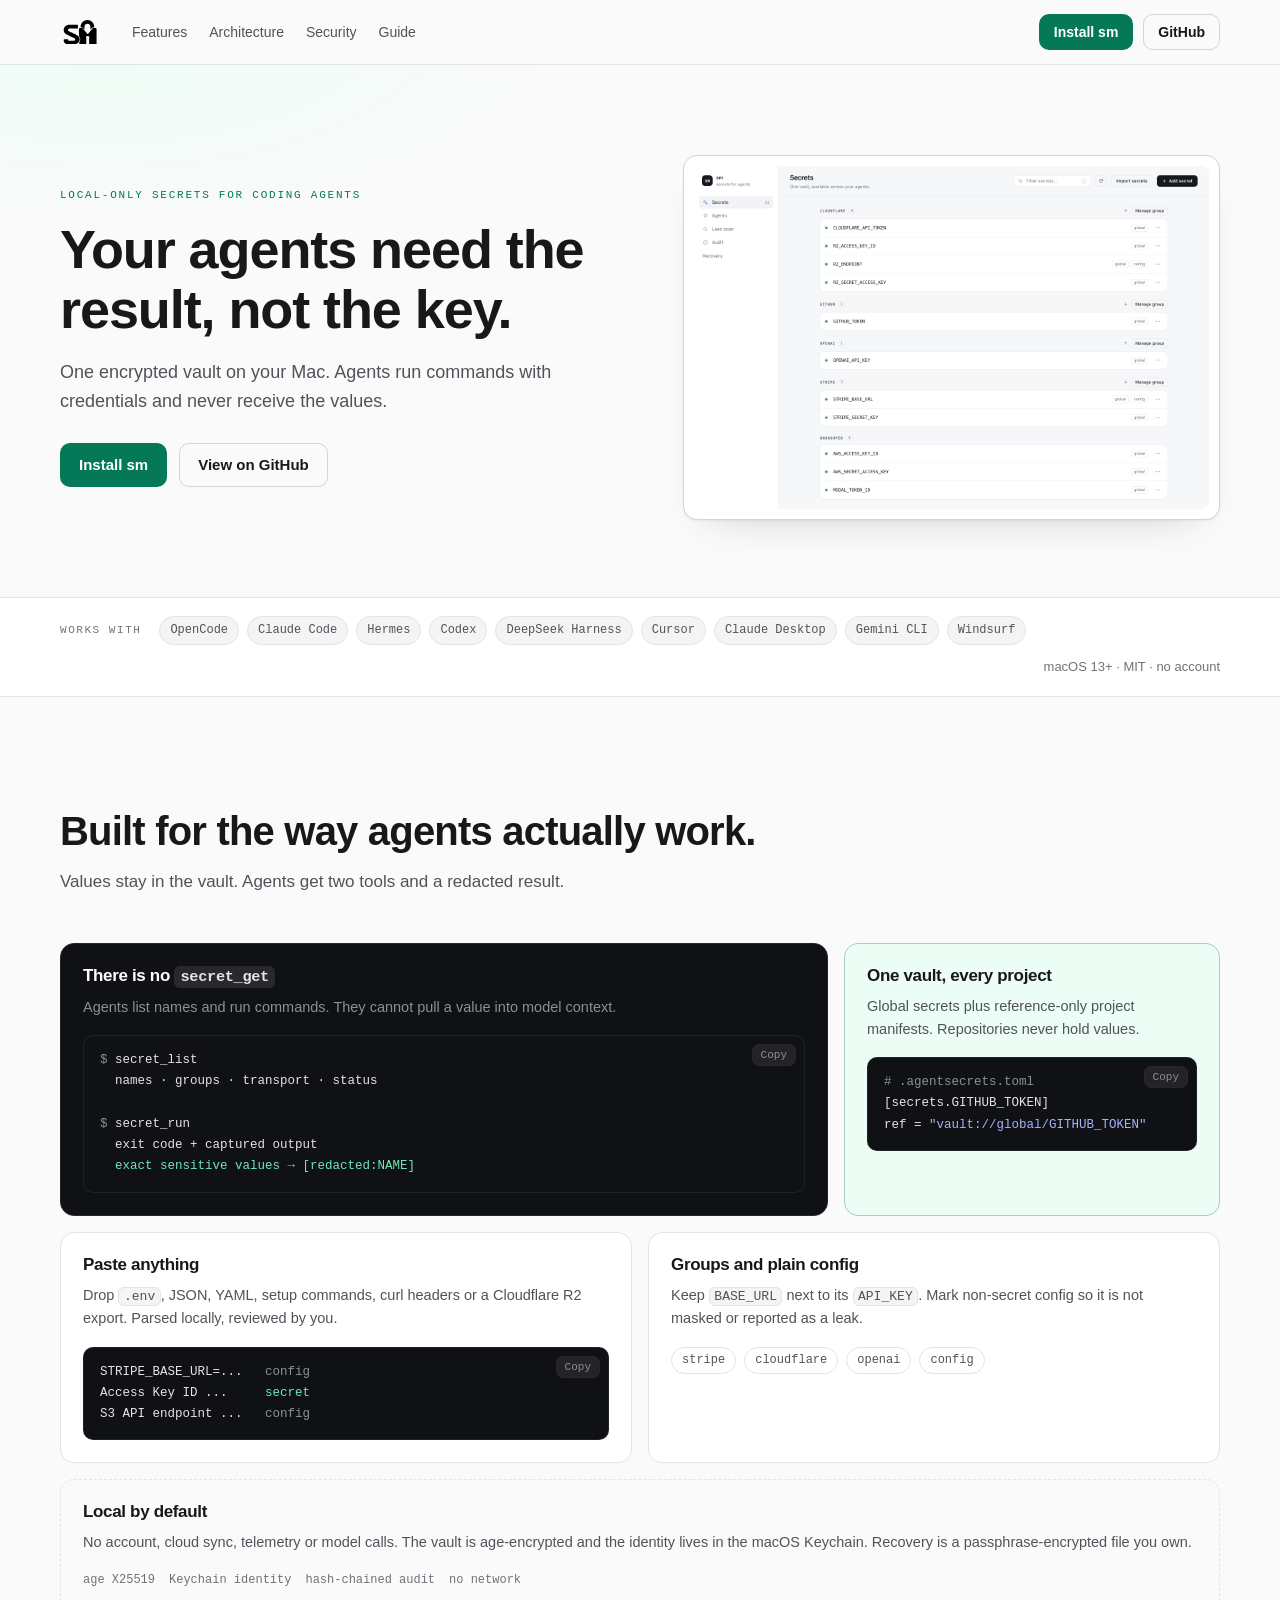
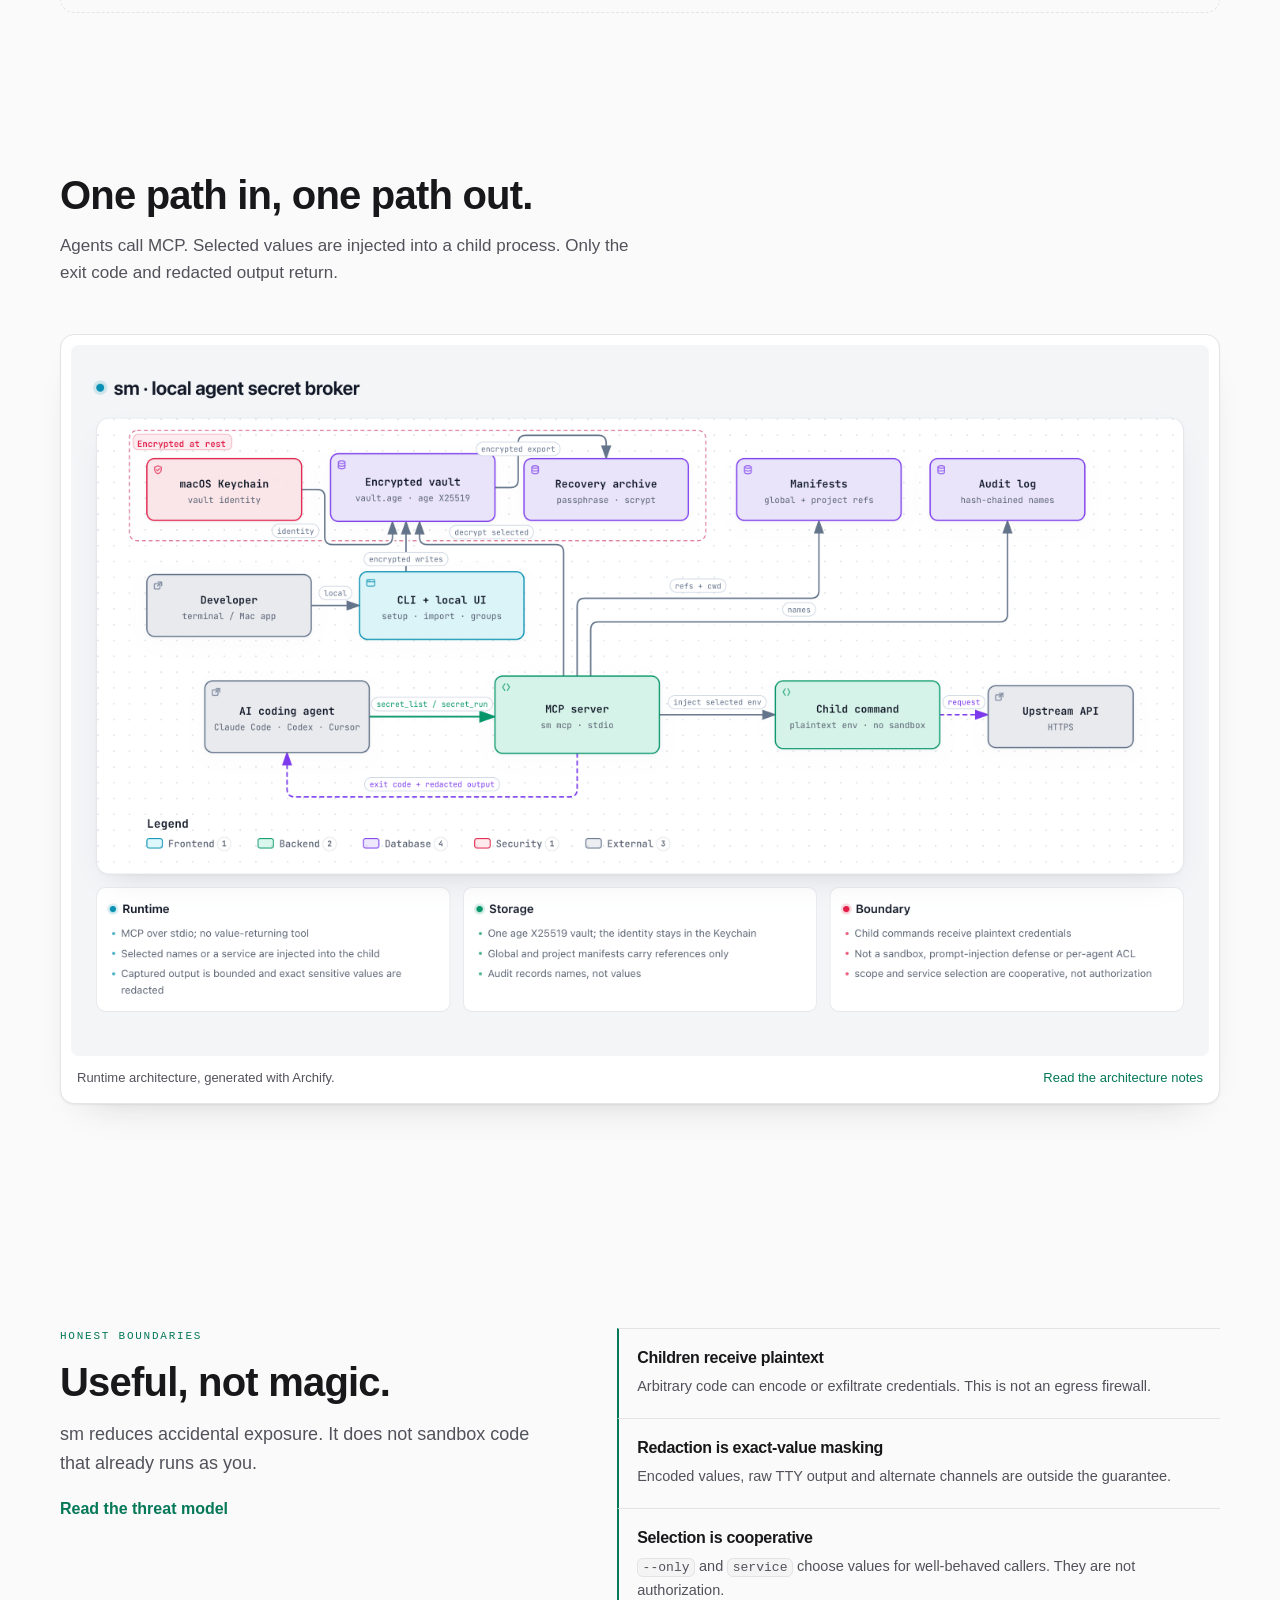
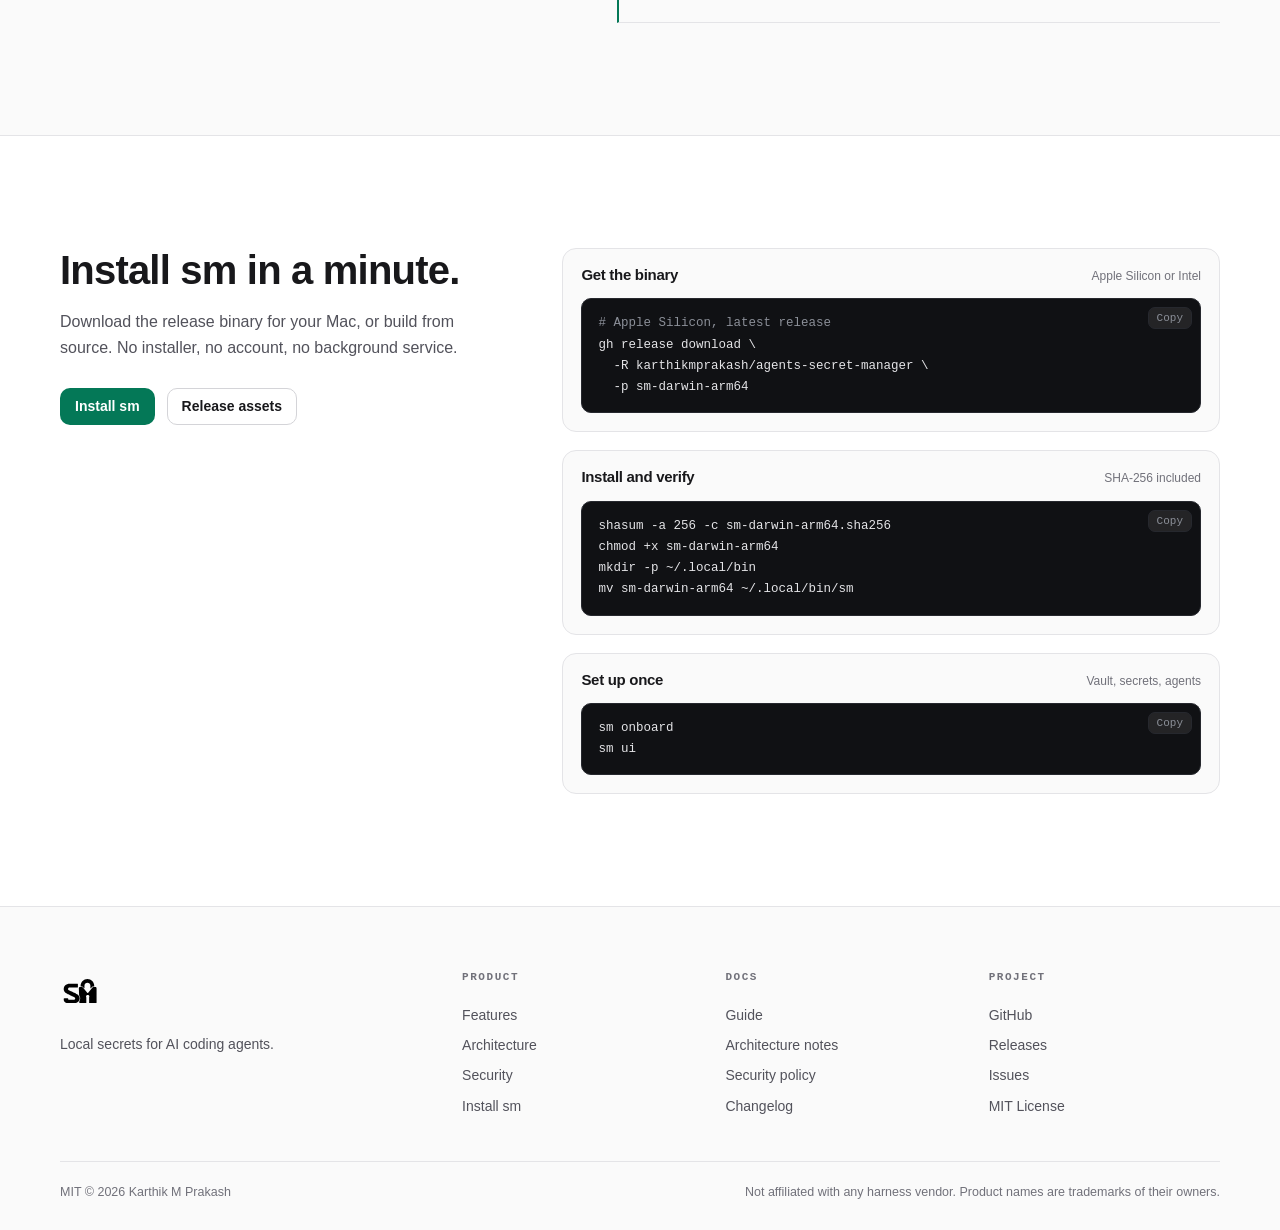
==== commit c3a67f29: "Adopt the SM monogram brand pack - Mac app: generated AppIcon.icns from the dark monogram and fixed " ====
--- a/docs/index.html
+++ b/docs/index.html
@@ -6,15 +6,22 @@
   <title>sm: local secrets for AI coding agents</title>
   <meta name="description" content="One encrypted vault on your Mac. Agents run commands with credentials and never receive the values. No account, cloud sync or telemetry.">
   <link rel="canonical" href="https://karthikmprakash.github.io/agents-secret-manager/">
-  <meta name="theme-color" content="#0b0c0e" media="(prefers-color-scheme: dark)">
-  <meta name="theme-color" content="#fafafa" media="(prefers-color-scheme: light)">
+  <meta name="theme-color" content="#000000">
   <meta property="og:type" content="website">
   <meta property="og:title" content="sm: local secrets for AI coding agents">
   <meta property="og:description" content="One encrypted vault on your Mac. Agents run commands with credentials and never receive the values.">
   <meta property="og:url" content="https://karthikmprakash.github.io/agents-secret-manager/">
-  <meta property="og:image" content="https://karthikmprakash.github.io/agents-secret-manager/assets/sm-secrets.png">
+  <meta property="og:image" content="https://karthikmprakash.github.io/agents-secret-manager/assets/brand/og-card-1200x630.png">
+  <meta property="og:image:width" content="1200">
+  <meta property="og:image:height" content="630">
+  <meta property="og:image:alt" content="sm monogram">
   <meta name="twitter:card" content="summary_large_image">
-  <link rel="icon" href="data:image/svg+xml,%3Csvg xmlns='http://www.w3.org/2000/svg' viewBox='0 0 64 64'%3E%3Crect width='64' height='64' rx='14' fill='%230b0c0e'/%3E%3Ctext x='32' y='42' font-family='ui-monospace,monospace' font-size='26' font-weight='700' fill='%2334d399' text-anchor='middle'%3Esm%3C/text%3E%3C/svg%3E">
+  <meta name="twitter:image" content="https://karthikmprakash.github.io/agents-secret-manager/assets/brand/og-card-1200x630.png">
+  <link rel="icon" href="favicon.ico" sizes="any">
+  <link rel="icon" type="image/png" sizes="32x32" href="assets/brand/favicon-32.png">
+  <link rel="icon" type="image/png" sizes="16x16" href="assets/brand/favicon-16.png">
+  <link rel="apple-touch-icon" sizes="180x180" href="assets/brand/icon-light-180.png">
+  <link rel="manifest" href="site.webmanifest">
   <link rel="stylesheet" href="landing.css">
 </head>
 <body>
@@ -23,8 +30,7 @@
   <header class="nav">
     <div class="wrap nav-inner">
       <a class="brand" href="#top" aria-label="sm home">
-        <span class="brand-mark" aria-hidden="true">sm</span>
-        <span class="brand-name">sm</span>
+        <img class="brand-logo" src="assets/brand/logo-primary.svg" alt="sm" height="34">
       </a>
       <nav class="nav-links" aria-label="Primary">
         <a href="#features">Features</a>
@@ -221,8 +227,7 @@
     <div class="wrap footer-grid">
       <div class="footer-brand">
         <a class="brand" href="#top" aria-label="sm home">
-          <span class="brand-mark" aria-hidden="true">sm</span>
-          <span class="brand-name">sm</span>
+          <img class="brand-logo" src="assets/brand/logo-primary.svg" alt="sm" height="34">
         </a>
         <p>Local secrets for AI coding agents.</p>
       </div>
--- a/docs/landing.css
+++ b/docs/landing.css
@@ -128,28 +128,15 @@
 .brand {
   display: inline-flex;
   align-items: center;
-  gap: 10px;
   color: var(--text);
-  font-weight: 650;
-  letter-spacing: -0.01em;
 }
 .brand:hover { text-decoration: none; }
 
-.brand-mark {
-  width: 30px;
-  height: 30px;
-  border-radius: 8px;
-  background: var(--text);
-  color: var(--bg);
-  display: grid;
-  place-items: center;
-  font-family: ui-monospace, SFMono-Regular, Menlo, monospace;
-  font-size: 12px;
-  font-weight: 700;
-  letter-spacing: -0.04em;
-}
-
-.brand-name { font-size: 15px; }
+.brand-logo { height: 40px; width: auto; display: block; }
+
+@media (prefers-color-scheme: dark) {
+  .brand-logo { filter: invert(1); }
+}
 
 .nav-links {
   display: flex;
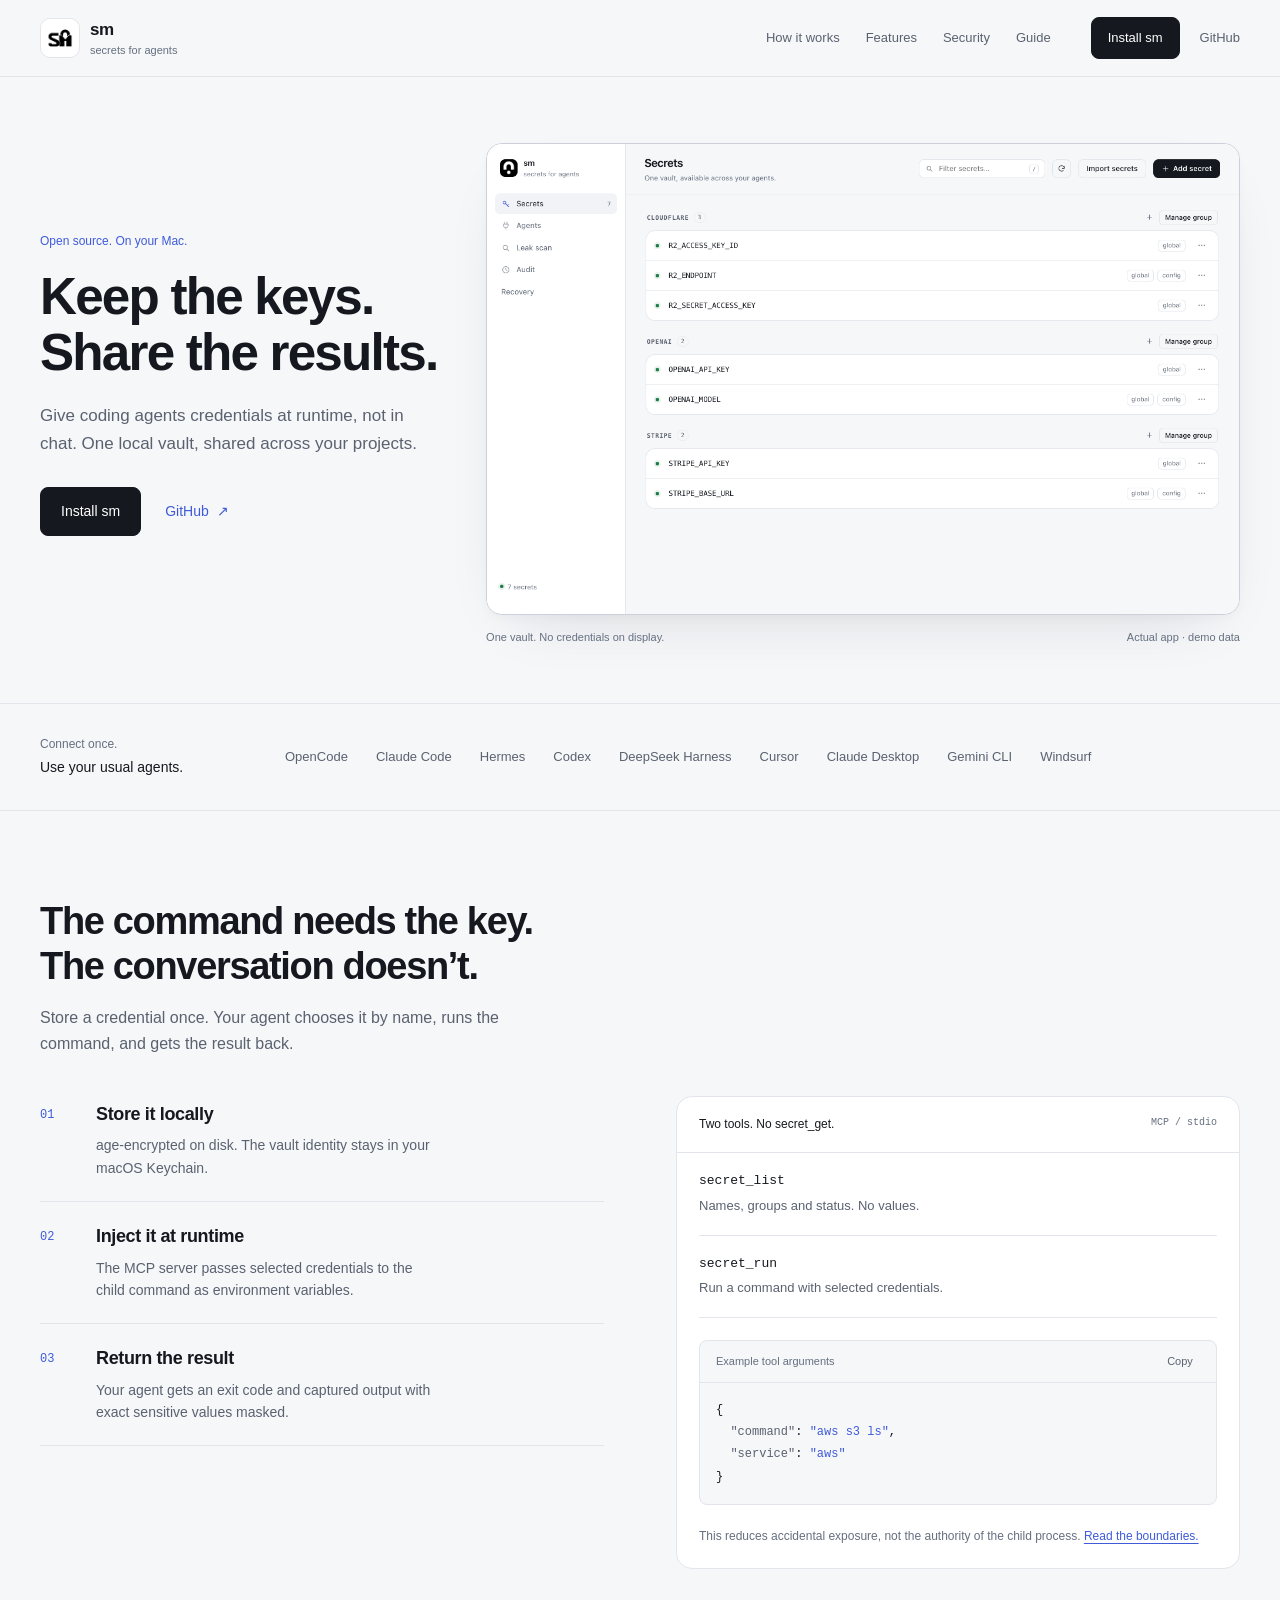
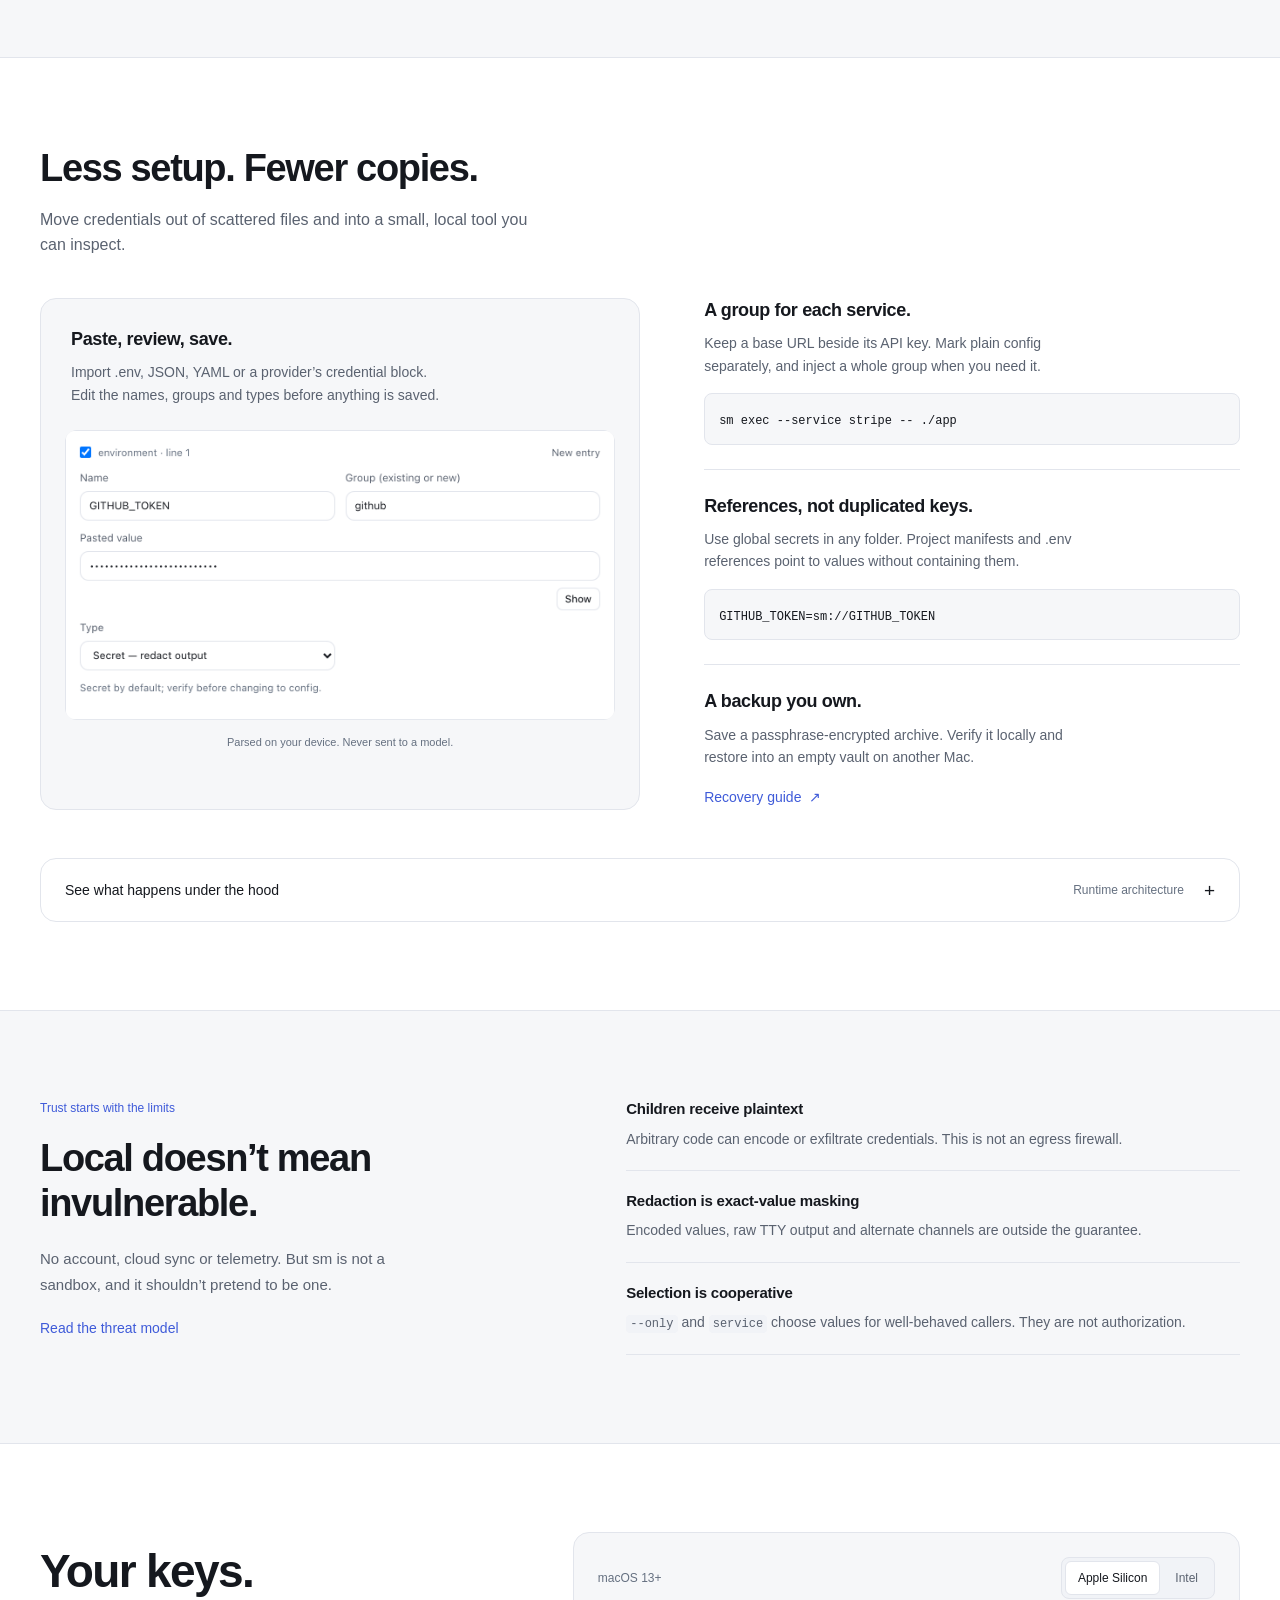
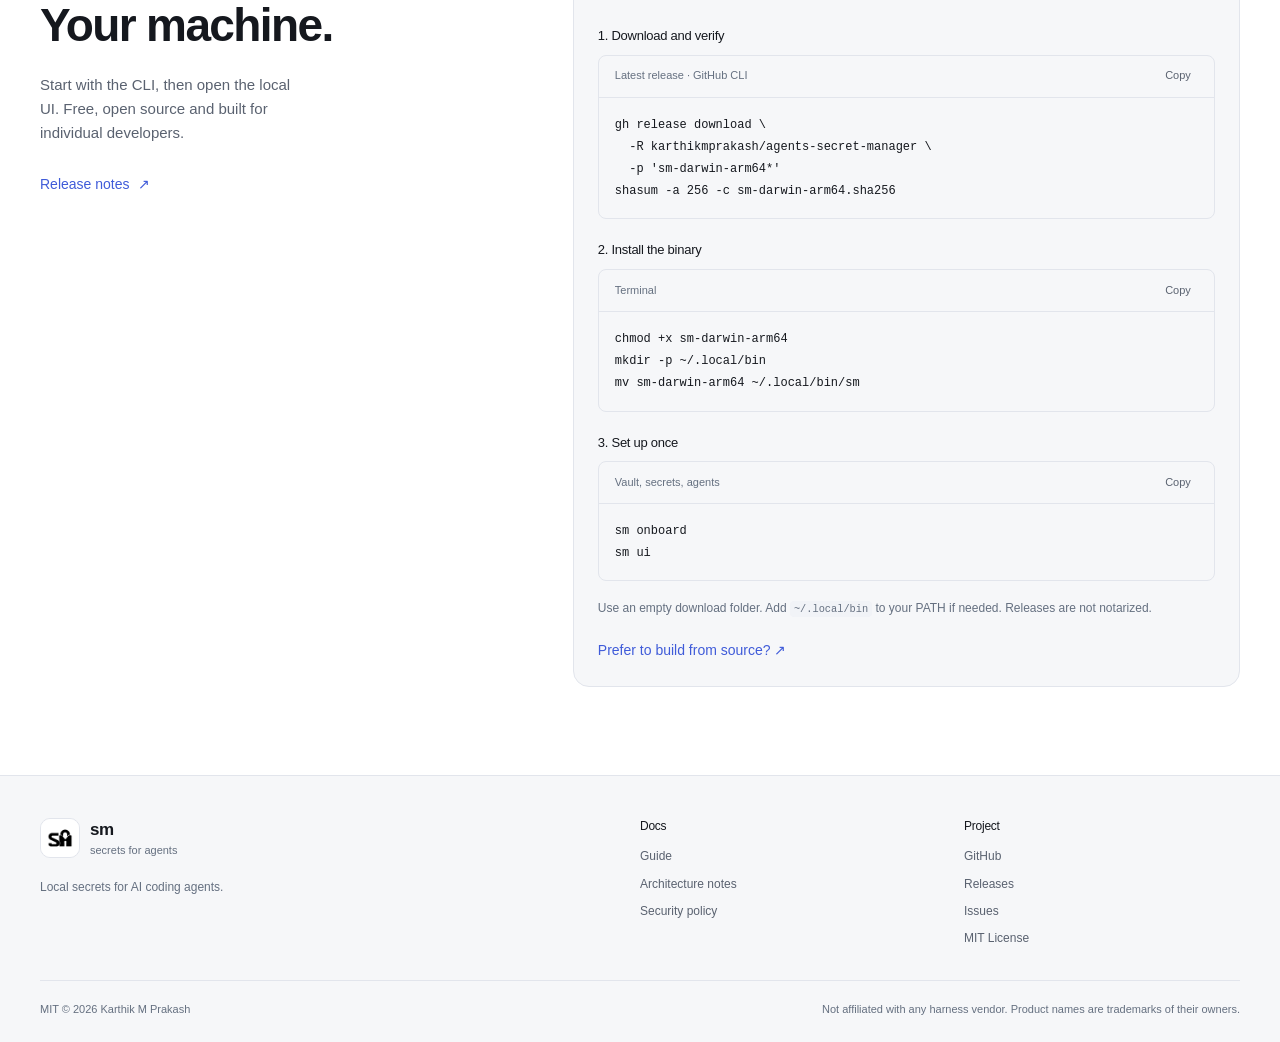
==== commit e86e9059: "Align the landing page with the app and refresh branded screenshots" ====
--- a/docs/index.html
+++ b/docs/index.html
@@ -2,11 +2,13 @@
 <html lang="en">
 <head>
   <meta charset="utf-8">
-  <meta name="viewport" content="width=device-width, initial-scale=1">
+  <meta name="viewport" content="width=device-width, initial-scale=1, viewport-fit=cover">
   <title>sm: local secrets for AI coding agents</title>
   <meta name="description" content="One encrypted vault on your Mac. Agents run commands with credentials and never receive the values. No account, cloud sync or telemetry.">
   <link rel="canonical" href="https://karthikmprakash.github.io/agents-secret-manager/">
-  <meta name="theme-color" content="#000000">
+  <meta name="color-scheme" content="light dark">
+  <meta name="theme-color" content="#f6f7f9" media="(prefers-color-scheme: light)">
+  <meta name="theme-color" content="#0b0d11" media="(prefers-color-scheme: dark)">
   <meta property="og:type" content="website">
   <meta property="og:title" content="sm: local secrets for AI coding agents">
   <meta property="og:description" content="One encrypted vault on your Mac. Agents run commands with credentials and never receive the values.">
@@ -29,18 +31,19 @@
 
   <header class="nav">
     <div class="wrap nav-inner">
-      <a class="brand" href="#top" aria-label="sm home">
-        <img class="brand-logo" src="assets/brand/logo-primary.svg" alt="sm" height="34">
+      <a class="brand" href="#top">
+        <img class="brand-logo" src="assets/brand/icon-light-180.png" alt="" width="40" height="40">
+        <span>sm<span class="brand-sub">secrets for agents</span></span>
       </a>
       <nav class="nav-links" aria-label="Primary">
+        <a href="#workflow">How it works</a>
         <a href="#features">Features</a>
-        <a href="#architecture">Architecture</a>
         <a href="#security">Security</a>
         <a href="https://github.com/karthikmprakash/agents-secret-manager/blob/main/docs/GUIDE.md">Guide</a>
       </nav>
       <div class="nav-actions">
         <a class="btn btn-primary" href="#install">Install sm</a>
-        <a class="btn btn-ghost" href="https://github.com/karthikmprakash/agents-secret-manager">GitHub</a>
+        <a class="nav-github" href="https://github.com/karthikmprakash/agents-secret-manager">GitHub</a>
       </div>
     </div>
   </header>
@@ -49,25 +52,29 @@
     <section class="hero" id="top">
       <div class="wrap hero-grid">
         <div class="hero-copy">
-          <p class="eyebrow">Local-only secrets for coding agents</p>
-          <h1>Your agents need the result, not the key.</h1>
-          <p class="lede">One encrypted vault on your Mac. Agents run commands with credentials and never receive the values.</p>
+          <p class="eyebrow">Open source. On your Mac.</p>
+          <h1>Keep the keys.<br>Share the results.</h1>
+          <p class="lede">Give coding agents credentials at runtime, not in chat. One local vault, shared across your projects.</p>
           <div class="cta-row">
             <a class="btn btn-primary btn-lg" href="#install">Install sm</a>
-            <a class="btn btn-ghost btn-lg" href="https://github.com/karthikmprakash/agents-secret-manager">View on GitHub</a>
-          </div>
-        </div>
-        <div class="hero-shot reveal">
-          <div class="shot">
-            <img src="assets/sm-secrets.png" alt="sm local UI showing grouped secrets, config entries and a global scope" width="2880" height="1920" fetchpriority="high">
-          </div>
-        </div>
+            <a class="text-link" href="https://github.com/karthikmprakash/agents-secret-manager">GitHub <span aria-hidden="true">↗</span></a>
+          </div>
+        </div>
+        <figure class="hero-shot">
+          <a class="screenshot-link" href="assets/sm-secrets.png" aria-label="Open full-size sm app screenshot">
+            <picture>
+              <source media="(prefers-color-scheme: dark)" srcset="assets/sm-secrets-dark.png">
+              <img src="assets/sm-secrets.png" alt="Current sm app with the new logo, Cloudflare, OpenAI and Stripe groups, and config labels. Demo data." width="2560" height="1600" fetchpriority="high">
+            </picture>
+          </a>
+          <figcaption><span>One vault. No credentials on display.</span><span>Actual app · demo data</span></figcaption>
+        </figure>
       </div>
     </section>
 
     <section class="strip" aria-label="Compatibility">
       <div class="wrap strip-inner">
-        <span class="strip-label">Works with</span>
+        <p class="strip-label">Connect once.<br><strong>Use your usual agents.</strong></p>
         <ul class="chips">
           <li>OpenCode</li>
           <li>Claude Code</li>
@@ -79,87 +86,79 @@
           <li>Gemini CLI</li>
           <li>Windsurf</li>
         </ul>
-        <span class="strip-meta">macOS 13+ · MIT · no account</span>
-      </div>
-    </section>
-
-    <section class="section" id="features">
+      </div>
+    </section>
+
+    <section class="section" id="workflow">
       <div class="wrap">
         <div class="section-head">
-          <h2>Built for the way agents actually work.</h2>
-          <p>Values stay in the vault. Agents get two tools and a redacted result.</p>
-        </div>
-
-        <div class="bento">
-          <article class="cell cell-dark cell-wide">
-            <h3>There is no <code>secret_get</code></h3>
-            <p>Agents list names and run commands. They cannot pull a value into model context.</p>
-            <pre class="terminal" aria-label="MCP tools"><span class="t-dim">$</span> secret_list
-  names · groups · transport · status
-
-<span class="t-dim">$</span> secret_run
-  exit code + captured output
-  <span class="t-ok">exact sensitive values → [redacted:NAME]</span></pre>
-          </article>
-
-          <article class="cell cell-soft">
-            <h3>One vault, every project</h3>
-            <p>Global secrets plus reference-only project manifests. Repositories never hold values.</p>
-            <pre class="code" aria-label="Project manifest example"><span class="t-dim"># .agentsecrets.toml</span>
-[secrets.GITHUB_TOKEN]
-ref = <span class="t-str">"vault://global/GITHUB_TOKEN"</span></pre>
-          </article>
-
-          <article class="cell cell-half">
-            <h3>Paste anything</h3>
-            <p>Drop <code>.env</code>, JSON, YAML, setup commands, curl headers or a Cloudflare R2 export. Parsed locally, reviewed by you.</p>
-            <pre class="code" aria-label="Import review example">STRIPE_BASE_URL=...   <span class="t-dim">config</span>
-Access Key ID ...     <span class="t-ok">secret</span>
-S3 API endpoint ...   <span class="t-dim">config</span></pre>
-          </article>
-
-          <article class="cell cell-half">
-            <h3>Groups and plain config</h3>
-            <p>Keep <code>BASE_URL</code> next to its <code>API_KEY</code>. Mark non-secret config so it is not masked or reported as a leak.</p>
-            <ul class="tags">
-              <li>stripe</li>
-              <li>cloudflare</li>
-              <li>openai</li>
-              <li>config</li>
-            </ul>
-          </article>
-
-          <article class="cell cell-full cell-line">
-            <h3>Local by default</h3>
-            <p>No account, cloud sync, telemetry or model calls. The vault is age-encrypted and the identity lives in the macOS Keychain. Recovery is a passphrase-encrypted file you own.</p>
-            <p class="meta-line"><span>age X25519</span><span>Keychain identity</span><span>hash-chained audit</span><span>no network</span></p>
-          </article>
-        </div>
-      </div>
-    </section>
-
-    <section class="section section-tight" id="architecture">
+          <h2>The command needs the key.<br>The conversation doesn’t.</h2>
+          <p>Store a credential once. Your agent chooses it by name, runs the command, and gets the result back.</p>
+        </div>
+        <div class="workflow-grid">
+          <ol class="journey">
+            <li><span class="step-number">01</span><div><h3>Store it locally</h3><p>age-encrypted on disk. The vault identity stays in your macOS Keychain.</p></div></li>
+            <li><span class="step-number">02</span><div><h3>Inject it at runtime</h3><p>The MCP server passes selected credentials to the child command as environment variables.</p></div></li>
+            <li><span class="step-number">03</span><div><h3>Return the result</h3><p>Your agent gets an exit code and captured output with exact sensitive values masked.</p></div></li>
+          </ol>
+          <div class="protocol">
+            <div class="panel-caption"><span>Two tools. No secret_get.</span><span class="mono">MCP / stdio</span></div>
+            <dl class="tool-list">
+              <div><dt>secret_list</dt><dd>Names, groups and status. No values.</dd></div>
+              <div><dt>secret_run</dt><dd>Run a command with selected credentials.</dd></div>
+            </dl>
+            <div class="code-block">
+              <div class="code-head"><span>Example tool arguments</span></div>
+              <pre class="code"><code>{
+  <span class="t-key">"command"</span>: <span class="t-str">"aws s3 ls"</span>,
+  <span class="t-key">"service"</span>: <span class="t-str">"aws"</span>
+}</code></pre>
+            </div>
+            <p class="protocol-note">This reduces accidental exposure, not the authority of the child process. <a href="#security">Read the boundaries.</a></p>
+          </div>
+        </div>
+      </div>
+    </section>
+
+    <section class="section features" id="features">
       <div class="wrap">
         <div class="section-head">
-          <h2>One path in, one path out.</h2>
-          <p>Agents call MCP. Selected values are injected into a child process. Only the exit code and redacted output return.</p>
-        </div>
-        <figure class="figure reveal">
-          <img src="assets/sm-architecture.png" alt="sm architecture: an AI coding agent calls the MCP server, which decrypts selected values and injects them into a child command; only redacted output returns" width="2880" height="1800" loading="lazy">
-          <figcaption>
-            <span>Runtime architecture, generated with Archify.</span>
-            <a href="https://github.com/karthikmprakash/agents-secret-manager/blob/main/docs/ARCHITECTURE.md">Read the architecture notes</a>
-          </figcaption>
-        </figure>
+          <h2>Less setup. Fewer copies.</h2>
+          <p>Move credentials out of scattered files and into a small, local tool you can inspect.</p>
+        </div>
+        <div class="feature-grid">
+          <article class="import-feature">
+            <div class="feature-copy"><h3>Paste, review, save.</h3><p>Import .env, JSON, YAML or a provider’s credential block. Edit the names, groups and types before anything is saved.</p></div>
+            <figure>
+              <picture>
+                <source media="(prefers-color-scheme: dark)" srcset="assets/sm-import-dark.png">
+                <img src="assets/sm-import.png" alt="Actual sm import review: GitHub token name, group, masked value and Secret type" width="1262" height="666" loading="lazy">
+              </picture>
+              <figcaption>Parsed on your device. Never sent to a model.</figcaption>
+            </figure>
+          </article>
+          <div class="feature-stack">
+            <article><h3>A group for each service.</h3><p>Keep a base URL beside its API key. Mark plain config separately, and inject a whole group when you need it.</p><div class="example-command"><code>sm exec --service stripe -- ./app</code></div></article>
+            <article><h3>References, not duplicated keys.</h3><p>Use global secrets in any folder. Project manifests and .env references point to values without containing them.</p><div class="example-command"><code>GITHUB_TOKEN=sm://GITHUB_TOKEN</code></div></article>
+            <article><h3>A backup you own.</h3><p>Save a passphrase-encrypted archive. Verify it locally and restore into an empty vault on another Mac.</p><a class="text-link" href="https://github.com/karthikmprakash/agents-secret-manager/blob/main/docs/GUIDE.md#recovery">Recovery guide <span aria-hidden="true">↗</span></a></article>
+          </div>
+        </div>
+        <details class="architecture-details" id="architecture">
+          <summary><span>See what happens under the hood</span><span class="summary-meta">Runtime architecture <span aria-hidden="true">+</span></span></summary>
+          <figure class="figure">
+            <a href="assets/sm-architecture.png" aria-label="Open full-size architecture diagram"><img src="assets/sm-architecture.png" alt="sm architecture: agents call MCP, selected credentials reach a child command, and redacted output returns" width="2880" height="1800" loading="lazy"></a>
+            <figcaption>Created with Archify. <a href="https://github.com/karthikmprakash/agents-secret-manager/blob/main/docs/ARCHITECTURE.md">Architecture notes ↗</a></figcaption>
+          </figure>
+        </details>
       </div>
     </section>
 
     <section class="section" id="security">
       <div class="wrap security-grid">
         <div>
-          <p class="eyebrow">Honest boundaries</p>
-          <h2>Useful, not magic.</h2>
-          <p class="lede">sm reduces accidental exposure. It does not sandbox code that already runs as you.</p>
+          <p class="eyebrow">Trust starts with the limits</p>
+          <h2>Local doesn’t mean<br>invulnerable.</h2>
+          <p class="lede">No account, cloud sync or telemetry. But sm is not a sandbox, and it shouldn’t pretend to be one.</p>
           <a class="link" href="https://github.com/karthikmprakash/agents-secret-manager/blob/main/SECURITY.md">Read the threat model</a>
         </div>
         <ul class="boundary-list">
@@ -182,43 +181,43 @@
     <section class="section install" id="install">
       <div class="wrap install-grid">
         <div class="install-copy">
-          <h2>Install sm in a minute.</h2>
-          <p>Download the release binary for your Mac, or build from source. No installer, no account, no background service.</p>
+          <h2>Your keys.<br>Your machine.</h2>
+          <p>Start with the CLI, then open the local UI. Free, open source and built for individual developers.</p>
           <div class="cta-row">
-            <a class="btn btn-primary" href="https://github.com/karthikmprakash/agents-secret-manager/releases/latest">Install sm</a>
-            <a class="btn btn-ghost" href="https://github.com/karthikmprakash/agents-secret-manager/releases">Release assets</a>
-          </div>
-        </div>
-        <ol class="steps">
+            <a class="text-link" href="https://github.com/karthikmprakash/agents-secret-manager/releases/latest">Release notes <span aria-hidden="true">↗</span></a>
+          </div>
+        </div>
+        <div class="install-panel">
+          <div class="install-panel-head"><span>macOS 13+</span><div class="processor-switch" role="group" aria-label="Mac processor" hidden><button type="button" data-arch="arm64" aria-pressed="true">Apple Silicon</button><button type="button" data-arch="amd64" aria-pressed="false">Intel</button></div></div>
+          <ol class="steps">
           <li>
             <div class="step-head">
-              <h3>Get the binary</h3>
-              <span>Apple Silicon or Intel</span>
-            </div>
-            <pre class="code" aria-label="Download example"><span class="t-dim"># Apple Silicon, latest release</span>
-gh release download \
+              <h3>1. Download and verify</h3>
+            </div>
+            <div class="code-block"><div class="code-head"><span>Latest release · GitHub CLI</span></div><pre class="code" aria-label="Download and verify commands"><code id="download-code">gh release download \
   -R karthikmprakash/agents-secret-manager \
-  -p sm-darwin-arm64</pre>
+  -p 'sm-darwin-arm64*'
+shasum -a 256 -c sm-darwin-arm64.sha256</code></pre></div>
           </li>
           <li>
             <div class="step-head">
-              <h3>Install and verify</h3>
-              <span>SHA-256 included</span>
-            </div>
-            <pre class="code" aria-label="Install example">shasum -a 256 -c sm-darwin-arm64.sha256
-chmod +x sm-darwin-arm64
+              <h3>2. Install the binary</h3>
+            </div>
+            <div class="code-block"><div class="code-head"><span>Terminal</span></div><pre class="code" aria-label="Install commands"><code id="install-code">chmod +x sm-darwin-arm64
 mkdir -p ~/.local/bin
-mv sm-darwin-arm64 ~/.local/bin/sm</pre>
+mv sm-darwin-arm64 ~/.local/bin/sm</code></pre></div>
           </li>
           <li>
             <div class="step-head">
-              <h3>Set up once</h3>
-              <span>Vault, secrets, agents</span>
-            </div>
-            <pre class="code" aria-label="Onboarding example">sm onboard
-sm ui</pre>
-          </li>
-        </ol>
+              <h3>3. Set up once</h3>
+            </div>
+            <div class="code-block"><div class="code-head"><span>Vault, secrets, agents</span></div><pre class="code" aria-label="Onboarding commands"><code>sm onboard
+sm ui</code></pre></div>
+          </li>
+          </ol>
+          <p class="install-note">Use an empty download folder. Add <code>~/.local/bin</code> to your PATH if needed. Releases are not notarized.</p>
+          <a class="text-link" href="https://github.com/karthikmprakash/agents-secret-manager#install">Prefer to build from source? ↗</a>
+        </div>
       </div>
     </section>
   </main>
@@ -226,24 +225,16 @@
   <footer class="footer">
     <div class="wrap footer-grid">
       <div class="footer-brand">
-        <a class="brand" href="#top" aria-label="sm home">
-          <img class="brand-logo" src="assets/brand/logo-primary.svg" alt="sm" height="34">
+        <a class="brand" href="#top">
+          <img class="brand-logo" src="assets/brand/icon-light-180.png" alt="" width="40" height="40"><span>sm<span class="brand-sub">secrets for agents</span></span>
         </a>
         <p>Local secrets for AI coding agents.</p>
       </div>
-      <nav aria-label="Product">
-        <h3>Product</h3>
-        <a href="#features">Features</a>
-        <a href="#architecture">Architecture</a>
-        <a href="#security">Security</a>
-        <a href="#install">Install sm</a>
-      </nav>
       <nav aria-label="Docs">
         <h3>Docs</h3>
         <a href="https://github.com/karthikmprakash/agents-secret-manager/blob/main/docs/GUIDE.md">Guide</a>
         <a href="https://github.com/karthikmprakash/agents-secret-manager/blob/main/docs/ARCHITECTURE.md">Architecture notes</a>
         <a href="https://github.com/karthikmprakash/agents-secret-manager/blob/main/SECURITY.md">Security policy</a>
-        <a href="https://github.com/karthikmprakash/agents-secret-manager/blob/main/CHANGELOG.md">Changelog</a>
       </nav>
       <nav aria-label="Project">
         <h3>Project</h3>
--- a/docs/landing.css
+++ b/docs/landing.css
@@ -1,544 +1,253 @@
-/* sm landing page. Self-contained: system fonts, no external requests. */
-
+/* Same cool-neutral palette, ink actions and radius scale as the local app.
+   Layers: navigation 10, skip link 20. No external fonts or dependencies. */
 :root {
   color-scheme: light dark;
-  --bg: #fafafa;
+  --bg: #f6f7f9;
   --surface: #ffffff;
-  --surface-2: #f4f4f5;
-  --text: #18181b;
-  --muted: #52525b;
-  --faint: #71717a;
-  --line: #e4e4e7;
-  --line-strong: #d4d4d8;
-  --accent: #047857;
-  --accent-ink: #ffffff;
-  --accent-soft: #ecfdf5;
-  --code-bg: #101114;
-  --code-line: #26282e;
-  --code-text: #e4e4e7;
-  --code-dim: #8b8f98;
-  --code-ok: #6ee7b7;
-  --code-str: #a5b4fc;
-  --shadow: 0 1px 2px rgb(24 24 27 / 6%), 0 18px 40px -28px rgb(24 24 27 / 28%);
-  --r-card: 14px;
-  --r-btn: 10px;
-  --r-chip: 999px;
-  --wrap: 1160px;
+  --surface-2: #f1f3f7;
+  --text: #15181e;
+  --muted: #5a6270;
+  --faint: #657080;
+  --line: #e2e5ec;
+  --line-strong: #cbd0db;
+  --accent: #3f5bd9;
+  --accent-soft: rgba(63, 91, 217, .06);
+  --ink: #15181e;
+  --ink-text: #ffffff;
+  --ok: #1c7c48;
+  --shadow: 0 4px 10px rgba(15, 23, 42, .025), 0 24px 60px -32px rgba(15, 23, 42, .18);
+  --sans: -apple-system, BlinkMacSystemFont, "SF Pro Text", "Segoe UI", sans-serif;
+  --mono: ui-monospace, "SF Mono", SFMono-Regular, Menlo, monospace;
+  --r-panel: 16px;
+  --r-control: 8px;
+  --wrap: 1240px;
 }
 
 @media (prefers-color-scheme: dark) {
   :root {
-    --bg: #0b0c0e;
-    --surface: #121317;
-    --surface-2: #17191e;
-    --text: #f4f4f5;
-    --muted: #a1a1aa;
-    --faint: #8b8f98;
-    --line: #26282e;
-    --line-strong: #35383f;
-    --accent: #34d399;
-    --accent-ink: #052e22;
-    --accent-soft: rgb(52 211 153 / 12%);
-    --code-bg: #08090b;
-    --code-line: #202228;
-    --shadow: 0 1px 2px rgb(0 0 0 / 40%), 0 24px 60px -34px rgb(0 0 0 / 80%);
+    --bg: #0b0d11;
+    --surface: #0f1217;
+    --surface-2: #171b23;
+    --text: #e8ebf1;
+    --muted: #a3abb9;
+    --faint: #8792a3;
+    --line: #232936;
+    --line-strong: #3c4555;
+    --accent: #9db7ff;
+    --accent-soft: rgba(157, 183, 255, .05);
+    --ink: #eef1f6;
+    --ink-text: #0b0d11;
+    --ok: #6fcf97;
+    --shadow: 0 4px 10px rgba(0, 0, 0, .14), 0 24px 60px -32px rgba(0, 0, 0, .5);
   }
 }
 
 * { box-sizing: border-box; }
-
-html { scroll-behavior: smooth; }
-
-body {
-  margin: 0;
-  background: var(--bg);
-  color: var(--text);
-  font-family: -apple-system, BlinkMacSystemFont, "Segoe UI", Roboto, Helvetica, Arial, sans-serif;
-  font-size: 16px;
-  line-height: 1.6;
-  -webkit-font-smoothing: antialiased;
-  text-rendering: optimizeLegibility;
-}
-
-img { max-width: 100%; height: auto; display: block; }
-
-a { color: var(--accent); text-decoration: none; }
-a:hover { text-decoration: underline; text-underline-offset: 3px; }
-
-:focus-visible {
-  outline: 2px solid var(--accent);
-  outline-offset: 3px;
-  border-radius: 4px;
-}
-
-code, pre, .mono {
-  font-family: ui-monospace, SFMono-Regular, "SF Mono", Menlo, Consolas, "Liberation Mono", monospace;
-}
-
-code {
-  font-size: 0.9em;
-  background: var(--surface-2);
-  border: 1px solid var(--line);
-  border-radius: 6px;
-  padding: 0.08em 0.34em;
-}
-
-.wrap {
-  width: min(var(--wrap), calc(100% - 48px));
-  margin-inline: auto;
-}
-
-.skip {
-  position: absolute;
-  left: 16px;
-  top: -48px;
-  z-index: 100;
-  background: var(--surface);
-  color: var(--text);
-  border: 1px solid var(--line-strong);
-  border-radius: var(--r-btn);
-  padding: 10px 14px;
-}
-.skip:focus { top: 16px; }
-
-/* Navigation */
-
-.nav {
-  position: sticky;
-  top: 0;
-  z-index: 50;
-  border-bottom: 1px solid var(--line);
-  background: var(--bg);
-}
-
-@supports (backdrop-filter: blur(1px)) {
-  .nav {
-    background: color-mix(in srgb, var(--bg) 86%, transparent);
-    backdrop-filter: blur(14px);
-  }
-}
-
-.nav-inner {
-  min-height: 64px;
-  display: flex;
-  align-items: center;
-  gap: 24px;
-}
-
-.brand {
-  display: inline-flex;
-  align-items: center;
-  color: var(--text);
-}
-.brand:hover { text-decoration: none; }
-
-.brand-logo { height: 40px; width: auto; display: block; }
-
-@media (prefers-color-scheme: dark) {
-  .brand-logo { filter: invert(1); }
-}
-
-.nav-links {
-  display: flex;
-  align-items: center;
-  gap: 22px;
-  margin-left: 8px;
-  font-size: 14px;
-}
-.nav-links a { color: var(--muted); }
-.nav-links a:hover { color: var(--text); text-decoration: none; }
-
-.nav-actions {
-  margin-left: auto;
-  display: flex;
-  align-items: center;
-  gap: 10px;
-}
-
-/* Buttons */
-
-.btn {
-  display: inline-flex;
-  align-items: center;
-  justify-content: center;
-  gap: 8px;
-  border-radius: var(--r-btn);
-  border: 1px solid transparent;
-  padding: 9px 14px;
-  font-size: 14px;
-  font-weight: 600;
-  line-height: 1.2;
-  white-space: nowrap;
-  transition: transform 160ms cubic-bezier(0.16, 1, 0.3, 1), background-color 160ms, border-color 160ms;
-}
-.btn:hover { text-decoration: none; }
-.btn:active { transform: translateY(1px) scale(0.99); }
-
-.btn-primary { background: var(--accent); color: var(--accent-ink); }
-.btn-primary:hover { filter: brightness(1.06); }
-
-.btn-ghost {
-  border-color: var(--line-strong);
-  color: var(--text);
-  background: transparent;
-}
-.btn-ghost:hover { border-color: var(--muted); background: var(--surface-2); }
-
-.btn-lg { padding: 12px 18px; font-size: 15px; }
-
-/* Hero */
-
-.hero {
-  padding: clamp(56px, 7vw, 92px) 0 clamp(48px, 6vw, 80px);
-  background:
-    radial-gradient(700px 320px at 8% -10%, var(--accent-soft), transparent 70%),
-    var(--bg);
-}
-
-.hero-grid {
-  display: grid;
-  grid-template-columns: minmax(0, 1.02fr) minmax(0, 0.98fr);
-  gap: clamp(32px, 5vw, 64px);
-  align-items: center;
-}
-
-.eyebrow {
-  margin: 0 0 14px;
-  font-family: ui-monospace, SFMono-Regular, Menlo, monospace;
-  font-size: 11px;
-  letter-spacing: 0.16em;
-  text-transform: uppercase;
-  color: var(--accent);
-}
-
-h1, h2, h3 { letter-spacing: -0.02em; line-height: 1.12; margin: 0; }
-
-h1 {
-  font-size: clamp(36px, 4.6vw, 54px);
-  font-weight: 700;
-  max-width: 22ch;
-}
-
-.lede {
-  margin: 18px 0 0;
-  max-width: 56ch;
-  font-size: clamp(16px, 1.6vw, 18px);
-  color: var(--muted);
-}
-
-.cta-row {
-  display: flex;
-  flex-wrap: wrap;
-  gap: 12px;
-  margin-top: 28px;
-}
-
-.hero-shot .shot {
-  border: 1px solid var(--line-strong);
-  background: #ffffff;
-  border-radius: var(--r-card);
-  padding: 10px;
-  box-shadow: var(--shadow);
-}
-.hero-shot img { border-radius: 8px; }
-
-/* Support strip */
-
-.strip {
-  border-top: 1px solid var(--line);
-  border-bottom: 1px solid var(--line);
-  background: var(--surface);
-}
-
-.strip-inner {
-  display: flex;
-  align-items: center;
-  flex-wrap: wrap;
-  gap: 12px 18px;
-  padding: 18px 0;
-}
-
-.strip-label {
-  font-family: ui-monospace, SFMono-Regular, Menlo, monospace;
-  font-size: 11px;
-  letter-spacing: 0.14em;
-  text-transform: uppercase;
-  color: var(--faint);
-}
-
-.chips {
-  list-style: none;
-  display: flex;
-  flex-wrap: wrap;
-  gap: 8px;
-  margin: 0;
-  padding: 0;
-}
-.chips li {
-  border: 1px solid var(--line);
-  border-radius: var(--r-chip);
-  background: var(--surface-2);
-  color: var(--muted);
-  padding: 4px 10px;
-  font-family: ui-monospace, SFMono-Regular, Menlo, monospace;
-  font-size: 12px;
-}
-
-.strip-meta {
-  margin-left: auto;
-  color: var(--faint);
-  font-size: 13px;
-}
-
-/* Sections */
-
-.section { padding: clamp(64px, 9vw, 112px) 0; }
-.section-tight { padding-top: clamp(24px, 4vw, 48px); }
-
-.section-head { max-width: 720px; margin-bottom: clamp(28px, 4vw, 48px); }
-.section-head h2 { font-size: clamp(26px, 3.4vw, 40px); font-weight: 680; }
-.section-head p { margin: 14px 0 0; color: var(--muted); font-size: 17px; max-width: 62ch; }
-
-/* Bento */
-
-.bento {
-  display: grid;
-  grid-template-columns: repeat(6, minmax(0, 1fr));
-  gap: 16px;
-}
-
-.cell {
-  grid-column: span 2;
-  border: 1px solid var(--line);
-  border-radius: var(--r-card);
-  background: var(--surface);
-  padding: 22px;
-  min-width: 0;
-}
-.cell h3 { font-size: 17px; font-weight: 650; }
-.cell p { margin: 10px 0 0; color: var(--muted); font-size: 14.5px; }
-.cell p + pre { margin-top: 16px; }
-
-.cell-wide { grid-column: span 4; }
-.cell-half { grid-column: span 3; }
-.cell-full { grid-column: span 6; }
-.cell-dark { background: var(--code-bg); border-color: var(--code-line); color: var(--code-text); }
-.cell-dark p { color: var(--code-dim); }
-.cell-dark h3 { color: #ffffff; }
-.cell-dark code {
-  background: rgb(255 255 255 / 10%);
-  border-color: var(--code-line);
-  color: var(--code-text);
-}
-.cell-soft { background: var(--accent-soft); border-color: color-mix(in srgb, var(--accent) 24%, var(--line)); }
-.cell-line { background: transparent; border-style: dashed; }
-
-.tags {
-  list-style: none;
-  display: flex;
-  flex-wrap: wrap;
-  gap: 8px;
-  margin: 16px 0 0;
-  padding: 0;
-}
-.tags li {
-  border: 1px solid var(--line);
-  border-radius: var(--r-chip);
-  padding: 3px 10px;
-  font-family: ui-monospace, SFMono-Regular, Menlo, monospace;
-  font-size: 12px;
-  color: var(--muted);
-}
-
-.meta-line {
-  display: flex;
-  flex-wrap: wrap;
-  gap: 8px 14px;
-  margin-top: 16px !important;
-  font-family: ui-monospace, SFMono-Regular, Menlo, monospace;
-  font-size: 12px !important;
-  color: var(--faint) !important;
-}
-
-/* Code */
-
-pre.code, pre.terminal {
-  position: relative;
-  margin: 0;
-  overflow-x: auto;
-  background: var(--code-bg);
-  border: 1px solid var(--code-line);
-  border-radius: 10px;
-  padding: 14px 68px 14px 16px;
-  color: var(--code-text);
-  font-size: 12.5px;
-  line-height: 1.7;
-}
-
-.copy-btn {
-  position: absolute;
-  top: 8px;
-  right: 8px;
-  border: 1px solid var(--code-line);
-  border-radius: 7px;
-  background: color-mix(in srgb, var(--code-bg) 70%, #ffffff 8%);
-  color: var(--code-dim);
-  font-family: ui-monospace, SFMono-Regular, Menlo, monospace;
-  font-size: 11px;
-  padding: 4px 8px;
-  cursor: pointer;
-}
-.copy-btn:hover { color: var(--code-text); border-color: var(--code-dim); }
-.cell .code, .cell .terminal { border-color: color-mix(in srgb, var(--code-line) 70%, transparent); }
-
-.t-dim { color: var(--code-dim); }
-.t-ok { color: var(--code-ok); }
-.t-str { color: var(--code-str); }
-
-/* Architecture */
-
-.figure {
-  margin: 0;
-  border: 1px solid var(--line);
-  border-radius: var(--r-card);
-  background: #ffffff;
-  padding: 10px;
-  box-shadow: var(--shadow);
-}
-.figure img { border-radius: 8px; }
-.figure figcaption {
-  display: flex;
-  flex-wrap: wrap;
-  gap: 6px 18px;
-  justify-content: space-between;
-  padding: 12px 6px 4px;
-  font-size: 13px;
-  color: var(--muted);
-}
-
-/* Security */
-
-.security-grid {
-  display: grid;
-  grid-template-columns: minmax(0, 0.9fr) minmax(0, 1.1fr);
-  gap: clamp(32px, 5vw, 72px);
-  align-items: start;
-}
-.security-grid h2 { font-size: clamp(26px, 3.4vw, 40px); font-weight: 680; }
-.security-grid .lede { margin-top: 16px; }
-.link { display: inline-block; margin-top: 18px; font-weight: 600; }
-
+[hidden] { display: none !important; }
+html { scroll-behavior: smooth; -webkit-text-size-adjust: 100%; }
+body { margin: 0; background: var(--bg); color: var(--text); font: 16px/1.6 var(--sans); -webkit-font-smoothing: antialiased; }
+img { display: block; max-width: 100%; height: auto; }
+picture { display: block; }
+figure { margin: 0; }
+button { font: inherit; cursor: pointer; }
+button, .btn { touch-action: manipulation; -webkit-user-select: none; user-select: none; }
+a { color: var(--accent); text-decoration: none; touch-action: manipulation; }
+:focus-visible { outline: 2px solid var(--accent); outline-offset: 4px; }
+h1, h2, h3, p { margin: 0; }
+h1, h2, h3 { font-weight: 600; letter-spacing: -.035em; text-wrap: balance; }
+h1 { font-size: clamp(38px, 4vw, 54px); line-height: 1.1; }
+h2 { font-size: clamp(28px, 3vw, 38px); line-height: 1.18; }
+h3 { font-size: 18px; line-height: 1.35; letter-spacing: -.02em; }
+p { text-wrap: pretty; }
+code, pre, .mono { font-family: var(--mono); }
+code { font-size: .86em; }
+p code { background: var(--surface-2); padding: 2px 4px; border-radius: 4px; overflow-wrap: anywhere; }
+.wrap { width: min(var(--wrap), calc(100% - 80px)); margin-inline: auto; }
+.section { padding: 88px 0; scroll-margin-top: 88px; }
+.section-head { max-width: 650px; margin-bottom: 40px; }
+.section-head p { color: var(--muted); margin-top: 16px; max-width: 58ch; }
+.eyebrow { font-size: 12px; font-weight: 500; color: var(--accent); margin-bottom: 18px; }
+.lede { color: var(--muted); font-size: 17px; line-height: 1.7; margin-top: 20px; max-width: 43ch; }
+.text-link, .link { display: inline-flex; align-items: center; gap: 8px; font-size: 14px; font-weight: 500; }
+.cta-row { display: flex; align-items: center; flex-wrap: wrap; gap: 24px; margin-top: 28px; }
+.btn { display: inline-flex; justify-content: center; align-items: center; min-height: 40px; padding: 10px 16px; border-radius: var(--r-control); font-size: 13px; font-weight: 500; white-space: nowrap; transition: transform .12s ease, background-color .12s ease; }
+.btn-primary { color: var(--ink-text); background: var(--ink); border: 1px solid var(--ink); }
+.btn-lg { min-height: 46px; padding: 12px 20px; font-size: 14px; }
+.btn:active, .processor-switch button:active, .copy-btn:active { transform: scale(.98); }
+.skip { position: fixed; top: -60px; left: 16px; padding: 10px 16px; background: var(--ink); color: var(--ink-text); border-radius: var(--r-control); z-index: 20; }
+.skip:focus { top: 12px; }
+
+/* Quiet navigation, with the opaque brand tile in both themes. */
+.nav { position: sticky; top: 0; z-index: 10; background: var(--bg); border-bottom: 1px solid var(--line); padding-top: env(safe-area-inset-top, 0px); }
+.nav-inner { display: flex; align-items: center; min-height: 76px; gap: 40px; }
+.brand { display: inline-flex; align-items: center; flex: none; gap: 10px; color: var(--text); font-size: 17px; line-height: 1.3; font-weight: 600; letter-spacing: -.02em; }
+.brand-logo { width: 40px; height: 40px; border-radius: 10px; border: 1px solid var(--line); }
+.brand-sub { display: block; font-size: 11px; color: var(--faint); font-weight: 400; letter-spacing: 0; margin-top: 2px; }
+.nav-links, .nav-actions { display: flex; align-items: center; gap: 26px; }
+.nav-links { margin-left: auto; }
+.nav-links a, .nav-github { font-size: 13px; color: var(--muted); }
+.nav-actions { gap: 20px; }
+
+/* The real product is the hero visual, large enough to read. */
+.hero { padding: 66px 0 56px; scroll-margin-top: 80px; }
+.hero-grid { display: grid; grid-template-columns: minmax(0, .8fr) minmax(0, 1.5fr); gap: 44px; align-items: center; }
+.hero-copy { padding-bottom: 22px; }
+.hero-shot { min-width: 0; }
+.screenshot-link { display: block; overflow: hidden; border: 1px solid var(--line-strong); border-radius: var(--r-panel); box-shadow: var(--shadow); background: var(--surface); }
+.hero-shot img { width: 100%; }
+.hero-shot figcaption { display: flex; gap: 12px; justify-content: space-between; margin-top: 14px; color: var(--faint); font-size: 11px; }
+
+/* Compatibility, not a wall of pill badges. */
+.strip { border-block: 1px solid var(--line); }
+.strip-inner { display: grid; grid-template-columns: 205px 1fr; gap: 40px; align-items: center; padding-block: 30px; }
+.strip-label { color: var(--faint); font-size: 12px; line-height: 1.8; }
+.strip-label strong { color: var(--text); font-size: 14px; font-weight: 500; }
+.chips { display: flex; flex-wrap: wrap; column-gap: 28px; row-gap: 14px; padding: 0; margin: 0; list-style: none; }
+.chips li { color: var(--muted); font-size: 13px; font-weight: 500; }
+
+/* Runtime path: flat steps beside an accurate tool reference. */
+.workflow-grid { display: grid; grid-template-columns: minmax(0, 1fr) minmax(0, 1fr); gap: 72px; align-items: start; }
+.journey { margin: 0; padding: 0; list-style: none; }
+.journey li { display: grid; grid-template-columns: 38px 1fr; gap: 18px; padding: 22px 0; border-bottom: 1px solid var(--line); }
+.journey li:first-child { padding-top: 6px; }
+.step-number { font: 12px/27px var(--mono); color: var(--accent); }
+.journey p { margin-top: 8px; color: var(--muted); font-size: 14px; max-width: 44ch; }
+.protocol { border: 1px solid var(--line); border-radius: var(--r-panel); background: var(--surface); min-width: 0; overflow: hidden; }
+.panel-caption { display: flex; flex-wrap: wrap; gap: 8px; justify-content: space-between; padding: 18px 22px; border-bottom: 1px solid var(--line); font-size: 12px; }
+.panel-caption .mono { color: var(--faint); font-size: 10px; }
+.tool-list { margin: 0; padding: 0 22px; }
+.tool-list > div { padding: 18px 0; border-bottom: 1px solid var(--line); }
+.tool-list dt { font: 13px/1.5 var(--mono); color: var(--text); }
+.tool-list dd { margin: 5px 0 0; color: var(--muted); font-size: 13px; }
+.protocol .code-block { margin: 22px; }
+.protocol-note { margin: 0 22px 22px; color: var(--faint); font-size: 12px; }
+.protocol-note a { text-decoration: underline; text-underline-offset: 3px; }
+
+/* Three practical capabilities, led by an actual import-review capture. */
+.features { border-block: 1px solid var(--line); background: var(--surface); }
+.feature-grid { display: grid; grid-template-columns: minmax(0, 1.12fr) minmax(0, 1fr); gap: 64px; }
+.import-feature { min-width: 0; overflow: hidden; border-radius: var(--r-panel); background: var(--bg); border: 1px solid var(--line); }
+.feature-copy { padding: 28px 30px 24px; }
+.feature-copy p { color: var(--muted); font-size: 14px; margin-top: 10px; max-width: 48ch; }
+.import-feature figure { padding: 0 24px 20px; }
+.import-feature img { width: 100%; border-radius: 12px; }
+.import-feature figcaption { padding-top: 14px; font-size: 11px; text-align: center; color: var(--faint); }
+.feature-stack article { padding: 24px 0; border-top: 1px solid var(--line); }
+.feature-stack article:first-child { border: 0; padding-top: 0; }
+.feature-stack article:last-child { padding-bottom: 0; }
+.feature-stack p { font-size: 14px; color: var(--muted); margin: 10px 0 16px; max-width: 50ch; }
+.example-command { padding: 12px 14px; border: 1px solid var(--line); background: var(--bg); border-radius: var(--r-control); overflow-x: auto; }
+.example-command code { font-size: 12px; white-space: nowrap; }
+
+/* Optional deep detail does not overwhelm the product introduction. */
+.architecture-details { margin-top: 48px; border: 1px solid var(--line); border-radius: var(--r-panel); overflow: hidden; scroll-margin-top: 90px; }
+.architecture-details summary { padding: 20px 24px; display: flex; justify-content: space-between; align-items: center; gap: 16px; cursor: pointer; font-size: 14px; list-style: none; }
+.architecture-details summary::-webkit-details-marker { display: none; }
+.summary-meta { display: flex; gap: 20px; color: var(--faint); font-size: 12px; }
+.summary-meta span { font-size: 19px; line-height: 1; color: var(--text); }
+.architecture-details[open] .summary-meta span { transform: rotate(45deg); }
+.figure { border-top: 1px solid var(--line); }
+.figure img { width: 100%; background: #f3f4f6; }
+.figure figcaption { padding: 14px 24px; color: var(--muted); font-size: 12px; display: flex; justify-content: space-between; gap: 16px; }
+
+/* Safety is a concise part of the page, not a different brand. */
+.security-grid { display: grid; grid-template-columns: minmax(0, .9fr) minmax(0, 1.1fr); gap: 84px; align-items: start; }
+.security-grid .lede { font-size: 15px; }
+.security-grid .link { margin-top: 20px; }
 .boundary-list { list-style: none; margin: 0; padding: 0; }
-.boundary-list li {
-  border-top: 1px solid var(--line);
-  padding: 20px 0 20px 18px;
-  border-left: 2px solid var(--accent);
-}
-.boundary-list li:last-child { border-bottom: 1px solid var(--line); }
-.boundary-list h3 { font-size: 16px; font-weight: 650; }
-.boundary-list p { margin: 8px 0 0; color: var(--muted); font-size: 14.5px; }
-
-/* Install */
-
-.install {
-  border-top: 1px solid var(--line);
-  background: var(--surface);
-}
-.install-grid {
-  display: grid;
-  grid-template-columns: minmax(0, 0.8fr) minmax(0, 1.2fr);
-  gap: clamp(32px, 5vw, 72px);
-  align-items: start;
-}
-.install h2 { font-size: clamp(26px, 3.4vw, 40px); font-weight: 680; }
-.install p { color: var(--muted); margin: 16px 0 0; max-width: 46ch; }
-
-.steps { list-style: none; margin: 0; padding: 0; display: grid; gap: 18px; }
-.steps > li {
-  border: 1px solid var(--line);
-  border-radius: var(--r-card);
-  background: var(--bg);
-  padding: 18px;
-}
-.step-head {
-  display: flex;
-  align-items: baseline;
-  justify-content: space-between;
-  gap: 12px;
-  margin-bottom: 12px;
-}
-.step-head h3 { font-size: 15px; font-weight: 650; }
-.step-head span { font-size: 12px; color: var(--faint); }
-
-/* Footer */
-
-.footer {
-  border-top: 1px solid var(--line);
-  padding: clamp(40px, 6vw, 64px) 0 28px;
-}
-.footer-grid {
-  display: grid;
-  grid-template-columns: minmax(0, 1.6fr) repeat(3, minmax(0, 1fr));
-  gap: 32px;
-}
-.footer-brand p { color: var(--muted); margin: 14px 0 0; font-size: 14px; }
-.footer h3 {
-  font-family: ui-monospace, SFMono-Regular, Menlo, monospace;
-  font-size: 11px;
-  letter-spacing: 0.14em;
-  text-transform: uppercase;
-  color: var(--faint);
-  margin: 0 0 12px;
-}
-.footer nav { display: grid; align-content: start; gap: 8px; }
-.footer nav a { color: var(--muted); font-size: 14px; }
-.footer nav a:hover { color: var(--text); text-decoration: none; }
-.footer-bottom {
-  display: flex;
-  flex-wrap: wrap;
-  justify-content: space-between;
-  gap: 8px 24px;
-  border-top: 1px solid var(--line);
-  margin-top: 44px;
-  padding-top: 20px;
-  color: var(--faint);
-  font-size: 12.5px;
-}
-
-/* Motion */
-
-.js .reveal {
-  opacity: 0;
-  transform: translateY(16px);
-  transition: opacity 520ms cubic-bezier(0.16, 1, 0.3, 1), transform 520ms cubic-bezier(0.16, 1, 0.3, 1);
-}
-.js .reveal.in { opacity: 1; transform: none; }
-
+.boundary-list li { padding: 20px 0; border-bottom: 1px solid var(--line); }
+.boundary-list li:first-child { padding-top: 0; }
+.boundary-list h3 { font-size: 15px; letter-spacing: -.015em; }
+.boundary-list p { font-size: 14px; color: var(--muted); margin-top: 8px; }
+
+/* Copy controls sit outside the scrolling code, never on top of its text. */
+.code-block { min-width: 0; border: 1px solid var(--line); border-radius: var(--r-control); overflow: hidden; background: var(--bg); }
+.code-head { display: flex; align-items: center; justify-content: space-between; gap: 12px; min-height: 42px; padding: 0 10px 0 16px; border-bottom: 1px solid var(--line); color: var(--faint); font-size: 11px; }
+pre.code { padding: 16px; margin: 0; overflow-x: auto; color: var(--text); font-size: 12px; line-height: 1.85; tab-size: 2; }
+pre.code code { font-size: inherit; }
+.t-key { color: var(--muted); }
+.t-str { color: var(--accent); }
+.copy-btn { min-height: 32px; min-width: 52px; padding: 5px 8px; color: var(--muted); background: transparent; border: 1px solid transparent; border-radius: 6px; font-size: 11px; flex: none; }
+
+.install { border-block: 1px solid var(--line); background: var(--surface); }
+.install-grid { display: grid; grid-template-columns: minmax(0, .8fr) minmax(0, 1.2fr); gap: 88px; align-items: start; }
+.install-copy { padding-top: 12px; }
+.install-copy h2 { font-size: clamp(34px, 3.8vw, 46px); }
+.install-copy > p { margin-top: 20px; font-size: 15px; color: var(--muted); max-width: 36ch; }
+.install-panel { border: 1px solid var(--line); border-radius: var(--r-panel); background: var(--bg); padding: 24px; min-width: 0; }
+.install-panel-head { display: flex; align-items: center; justify-content: space-between; flex-wrap: wrap; gap: 16px; color: var(--faint); font-size: 12px; margin-bottom: 28px; }
+.processor-switch { display: flex; gap: 2px; padding: 3px; border-radius: var(--r-control); background: var(--surface-2); border: 1px solid var(--line); }
+.processor-switch button { min-height: 34px; border: 1px solid transparent; border-radius: 6px; padding: 6px 12px; color: var(--muted); background: transparent; font-size: 12px; }
+.processor-switch button[aria-pressed="true"] { color: var(--text); background: var(--surface); border-color: var(--line); }
+.steps { list-style: none; padding: 0; margin: 0; display: grid; grid-template-columns: minmax(0, 1fr); gap: 22px; }
+.steps > li { min-width: 0; }
+.step-head { margin-bottom: 10px; }
+.step-head h3 { font-size: 13px; font-weight: 500; }
+.install-note { margin: 18px 0; color: var(--faint); font-size: 12px; }
+
+.footer { padding: 42px 0 calc(24px + env(safe-area-inset-bottom, 0px)); }
+.footer-grid { display: grid; grid-template-columns: 2fr 1fr 1fr; gap: 48px; }
+.footer-brand p { margin-top: 12px; color: var(--faint); font-size: 12px; }
+.footer nav { display: grid; gap: 8px; align-content: start; }
+.footer nav h3 { font-size: 12px; font-weight: 500; margin-bottom: 5px; }
+.footer nav a { color: var(--muted); font-size: 12px; }
+.footer-bottom { margin-top: 32px; padding-top: 20px; border-top: 1px solid var(--line); display: flex; justify-content: space-between; flex-wrap: wrap; gap: 12px; color: var(--faint); font-size: 11px; }
+
+@media (hover: hover) and (pointer: fine) {
+  a:hover { text-decoration: underline; text-underline-offset: 4px; }
+  .brand:hover, .btn:hover, .screenshot-link:hover { text-decoration: none; }
+  .nav-links a:hover, .nav-github:hover, .footer nav a:hover { color: var(--text); }
+  .btn:hover { opacity: .88; }
+  .copy-btn:hover { background: var(--surface-2); border-color: var(--line); color: var(--text); }
+  .architecture-details summary:hover { background: var(--surface-2); }
+}
 @media (prefers-reduced-motion: reduce) {
   html { scroll-behavior: auto; }
-  .js .reveal { opacity: 1; transform: none; transition: none; }
   .btn { transition: none; }
 }
-
-/* Responsive */
-
-@media (max-width: 1024px) {
+@media (max-width: 1100px) {
+  .hero-grid { grid-template-columns: minmax(0, .9fr) minmax(0, 1.2fr); gap: 28px; }
+  h1 { font-size: 40px; }
+  .hero-shot figcaption { flex-direction: column; gap: 2px; }
+  .workflow-grid, .feature-grid, .security-grid, .install-grid { gap: 40px; }
+  .nav-inner { gap: 24px; }
+}
+@media (max-width: 767px) {
+  .wrap { width: calc(100% - 40px); }
+  .nav-inner { min-height: 68px; gap: 16px; }
   .nav-links { display: none; }
-  .hero-grid { grid-template-columns: 1fr; }
-  .hero-shot { order: 2; }
-  .bento { grid-template-columns: repeat(4, minmax(0, 1fr)); }
-  .cell, .cell-wide, .cell-half { grid-column: span 2; }
-  .cell-full { grid-column: span 4; }
-  .security-grid, .install-grid { grid-template-columns: 1fr; }
-  .footer-grid { grid-template-columns: repeat(2, minmax(0, 1fr)); }
-}
-
-@media (max-width: 680px) {
+  .nav-actions { margin-left: auto; gap: 16px; }
+  .hero { padding: 44px 0 36px; }
+  .hero-grid { grid-template-columns: 1fr; gap: 30px; }
+  .hero-copy { padding-bottom: 0; }
+  h1 { font-size: clamp(36px, 7vw, 48px); }
+  .hero .lede { font-size: 16px; max-width: 40ch; margin-top: 16px; }
+  .hero-shot figcaption { flex-direction: row; flex-wrap: wrap; gap: 4px 12px; }
+  .section { padding: 56px 0; scroll-margin-top: 72px; }
+  .section-head { margin-bottom: 28px; }
+  .section-head p { font-size: 15px; }
+  .strip-inner { grid-template-columns: 1fr; gap: 18px; padding-block: 24px; }
+  .strip-label br { display: none; }
+  .strip-label strong { margin-left: 4px; }
+  .chips { column-gap: 22px; row-gap: 12px; }
+  .workflow-grid, .feature-grid, .security-grid, .install-grid { grid-template-columns: 1fr; gap: 32px; }
+  .feature-copy { padding: 24px; }
+  .architecture-details { margin-top: 32px; }
+  .architecture-details summary { padding: 18px; }
+  .summary-meta { font-size: 0; gap: 0; }
+  .summary-meta span { font-size: 22px; }
+  .figure figcaption { padding: 14px 18px; flex-direction: column; gap: 6px; }
+  .install-panel { padding: 18px; }
+  .footer-grid { grid-template-columns: 1fr 1fr; gap: 30px; }
+  .footer-brand { grid-column: 1 / -1; }
+  .footer-bottom { flex-direction: column; }
+}
+@media (pointer: coarse) {
+  .btn, .copy-btn, .processor-switch button { min-height: 44px; }
+  .footer nav a { padding-block: 4px; }
+}
+@media (max-width: 380px) {
+  .nav-github { display: none; }
+  .brand-sub { font-size: 10px; }
   .wrap { width: calc(100% - 32px); }
-  .nav-actions .btn-ghost { display: none; }
-  .strip-meta { margin-left: 0; }
-  .bento { grid-template-columns: 1fr; }
-  .cell, .cell-wide, .cell-half, .cell-full { grid-column: auto; }
-  .footer-grid { grid-template-columns: 1fr; }
-  .footer-bottom { flex-direction: column; }
-}
+}
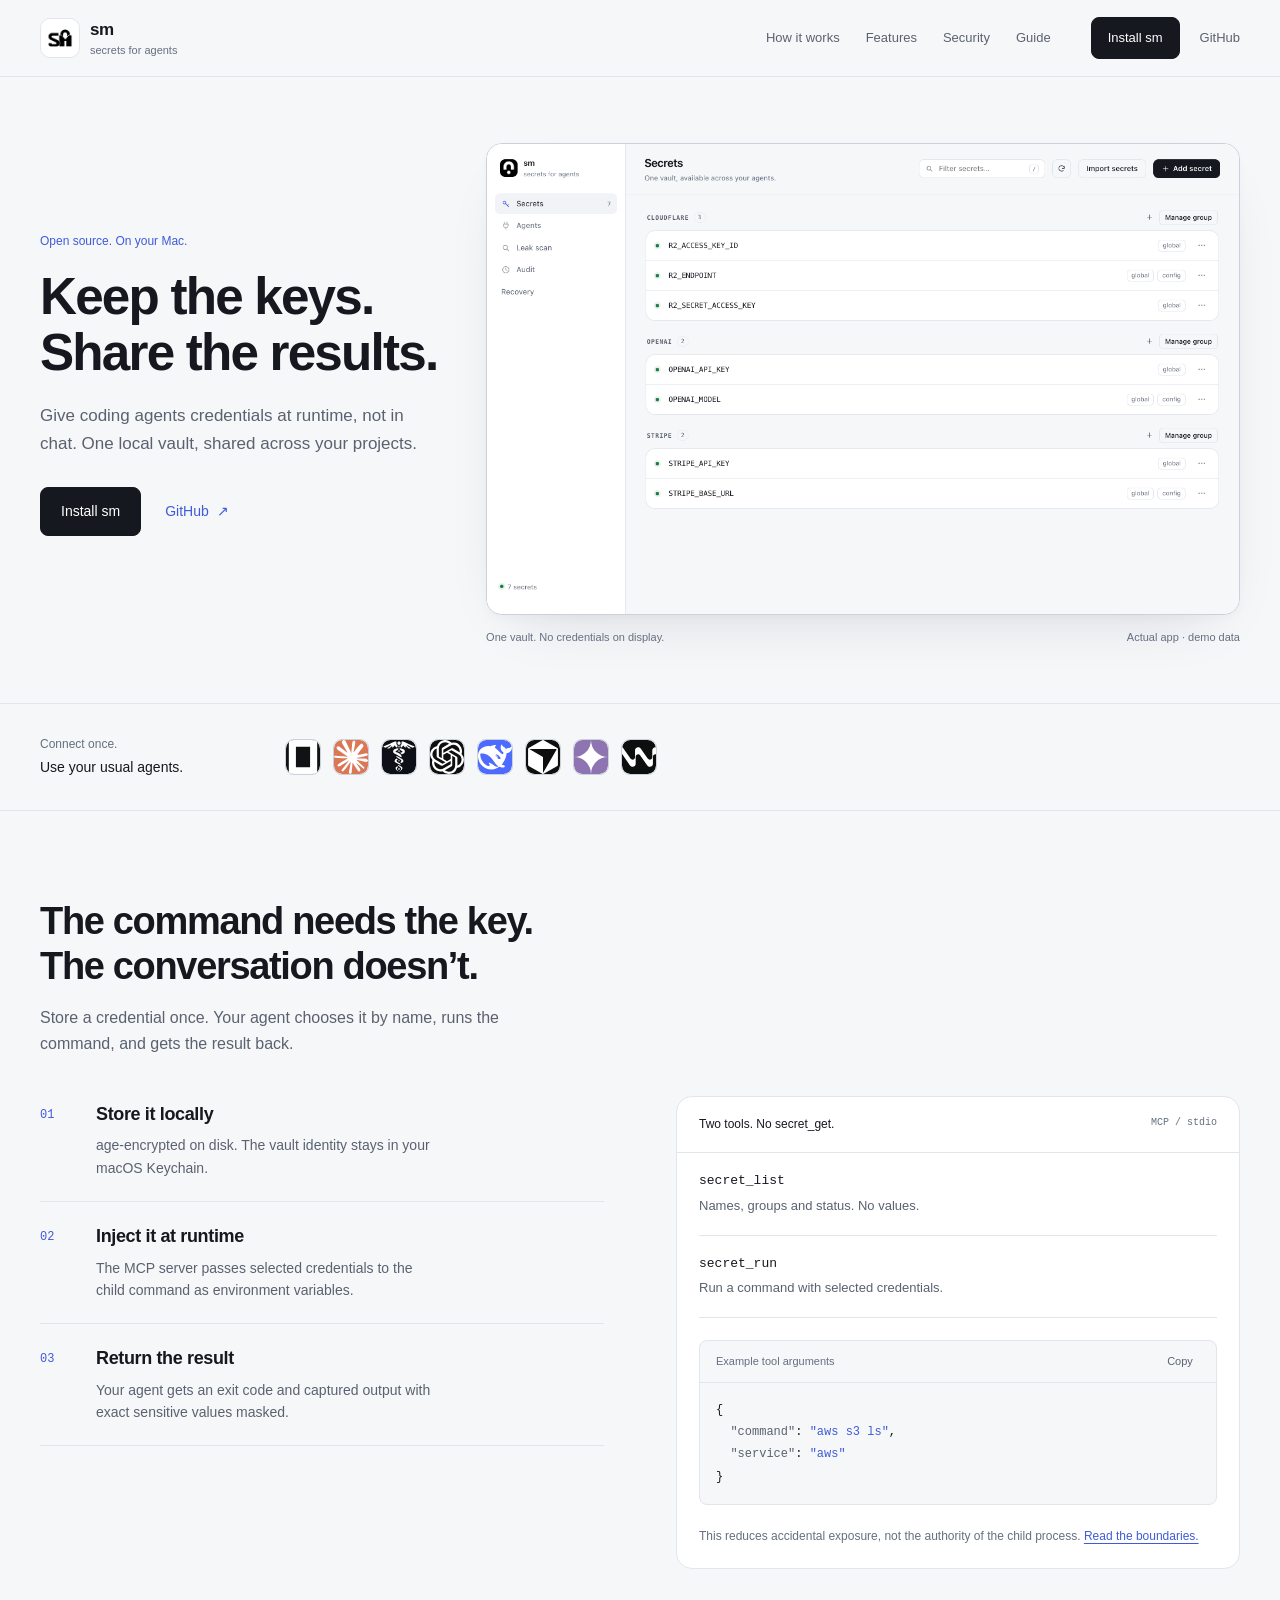
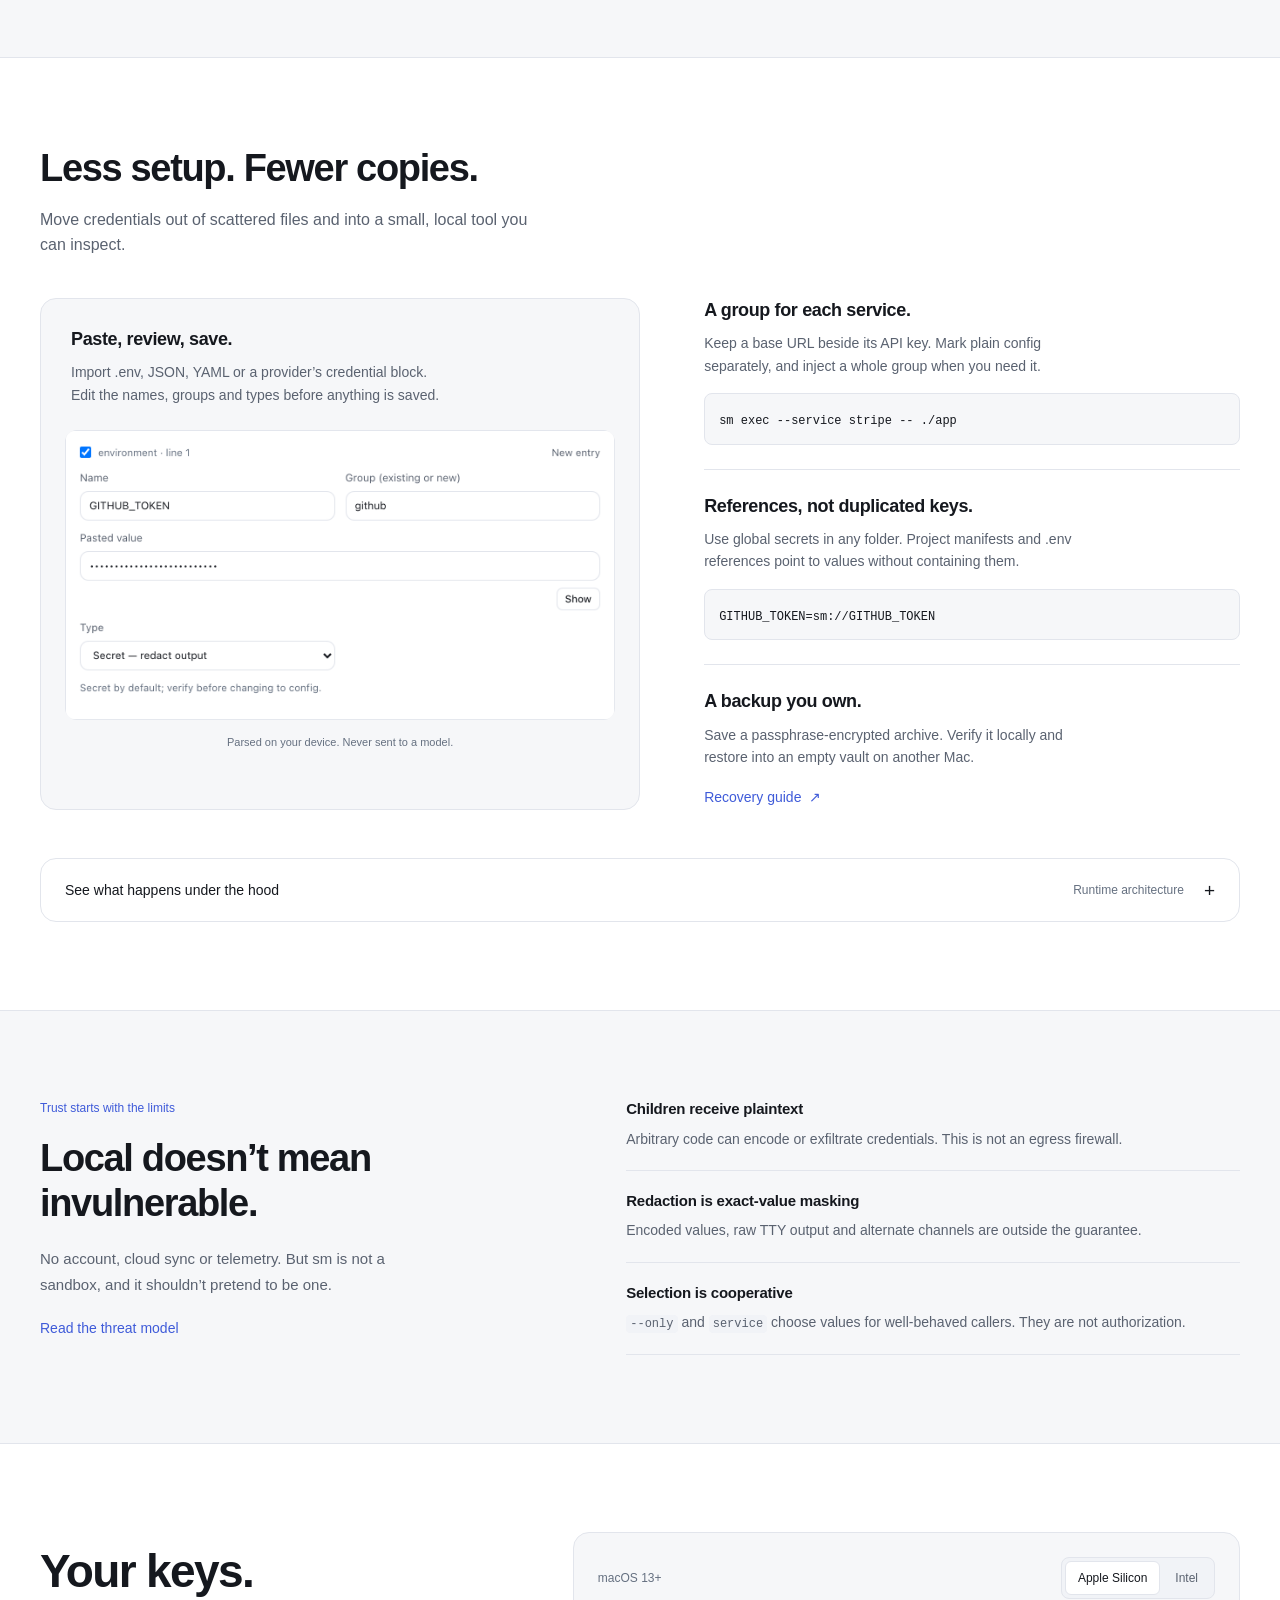
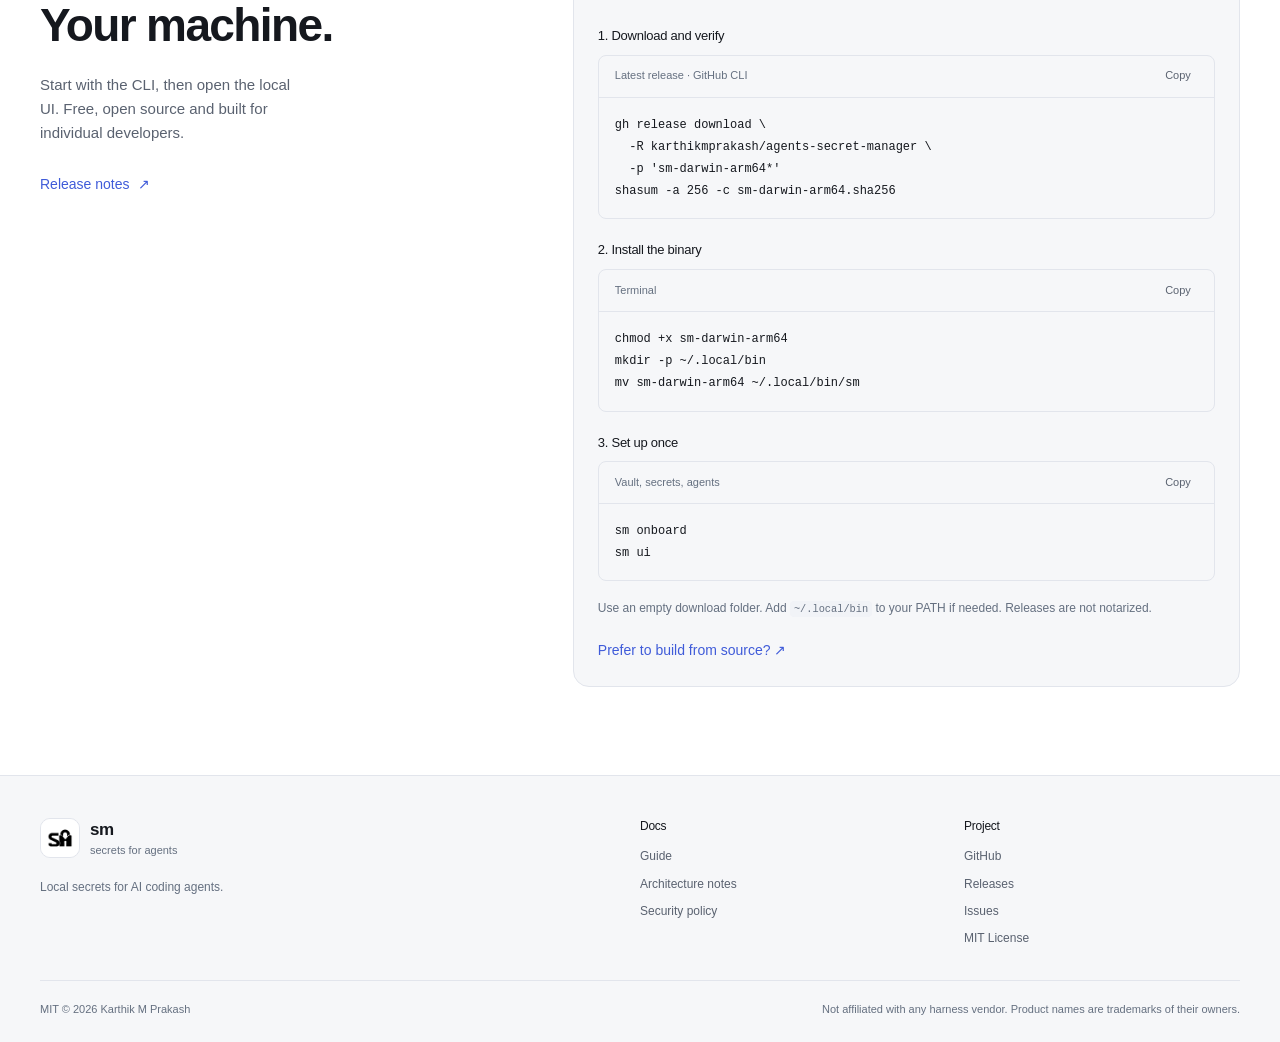
==== commit b7290f4c: "Use harness logos on the landing compatibility strip" ====
--- a/docs/index.html
+++ b/docs/index.html
@@ -75,16 +75,15 @@
     <section class="strip" aria-label="Compatibility">
       <div class="wrap strip-inner">
         <p class="strip-label">Connect once.<br><strong>Use your usual agents.</strong></p>
-        <ul class="chips">
-          <li>OpenCode</li>
-          <li>Claude Code</li>
-          <li>Hermes</li>
-          <li>Codex</li>
-          <li>DeepSeek Harness</li>
-          <li>Cursor</li>
-          <li>Claude Desktop</li>
-          <li>Gemini CLI</li>
-          <li>Windsurf</li>
+        <ul class="chips logos" aria-label="Supported agents">
+          <li><img src="assets/harnesses/opencode.svg" alt="OpenCode" title="OpenCode" width="36" height="36" loading="lazy"></li>
+          <li><img src="assets/harnesses/claude.svg" alt="Claude Code" title="Claude Code" width="36" height="36" loading="lazy"></li>
+          <li><img src="assets/harnesses/hermes.svg" alt="Hermes" title="Hermes" width="36" height="36" loading="lazy"></li>
+          <li><img src="assets/harnesses/codex.svg" alt="Codex" title="Codex" width="36" height="36" loading="lazy"></li>
+          <li><img src="assets/harnesses/deepseek.svg" alt="DeepSeek Harness" title="DeepSeek Harness" width="36" height="36" loading="lazy"></li>
+          <li><img src="assets/harnesses/cursor.svg" alt="Cursor" title="Cursor" width="36" height="36" loading="lazy"></li>
+          <li><img src="assets/harnesses/gemini.svg" alt="Gemini CLI" title="Gemini CLI" width="36" height="36" loading="lazy"></li>
+          <li><img src="assets/harnesses/windsurf.svg" alt="Windsurf" title="Windsurf" width="36" height="36" loading="lazy"></li>
         </ul>
       </div>
     </section>
--- a/docs/landing.css
+++ b/docs/landing.css
@@ -103,7 +103,9 @@
 .strip-label { color: var(--faint); font-size: 12px; line-height: 1.8; }
 .strip-label strong { color: var(--text); font-size: 14px; font-weight: 500; }
 .chips { display: flex; flex-wrap: wrap; column-gap: 28px; row-gap: 14px; padding: 0; margin: 0; list-style: none; }
-.chips li { color: var(--muted); font-size: 13px; font-weight: 500; }
+.chips.logos { column-gap: 12px; row-gap: 12px; align-items: center; }
+.chips.logos li { display: block; }
+.chips.logos img { width: 36px; height: 36px; border-radius: 9px; border: 1px solid var(--line-strong); }
 
 /* Runtime path: flat steps beside an accurate tool reference. */
 .workflow-grid { display: grid; grid-template-columns: minmax(0, 1fr) minmax(0, 1fr); gap: 72px; align-items: start; }
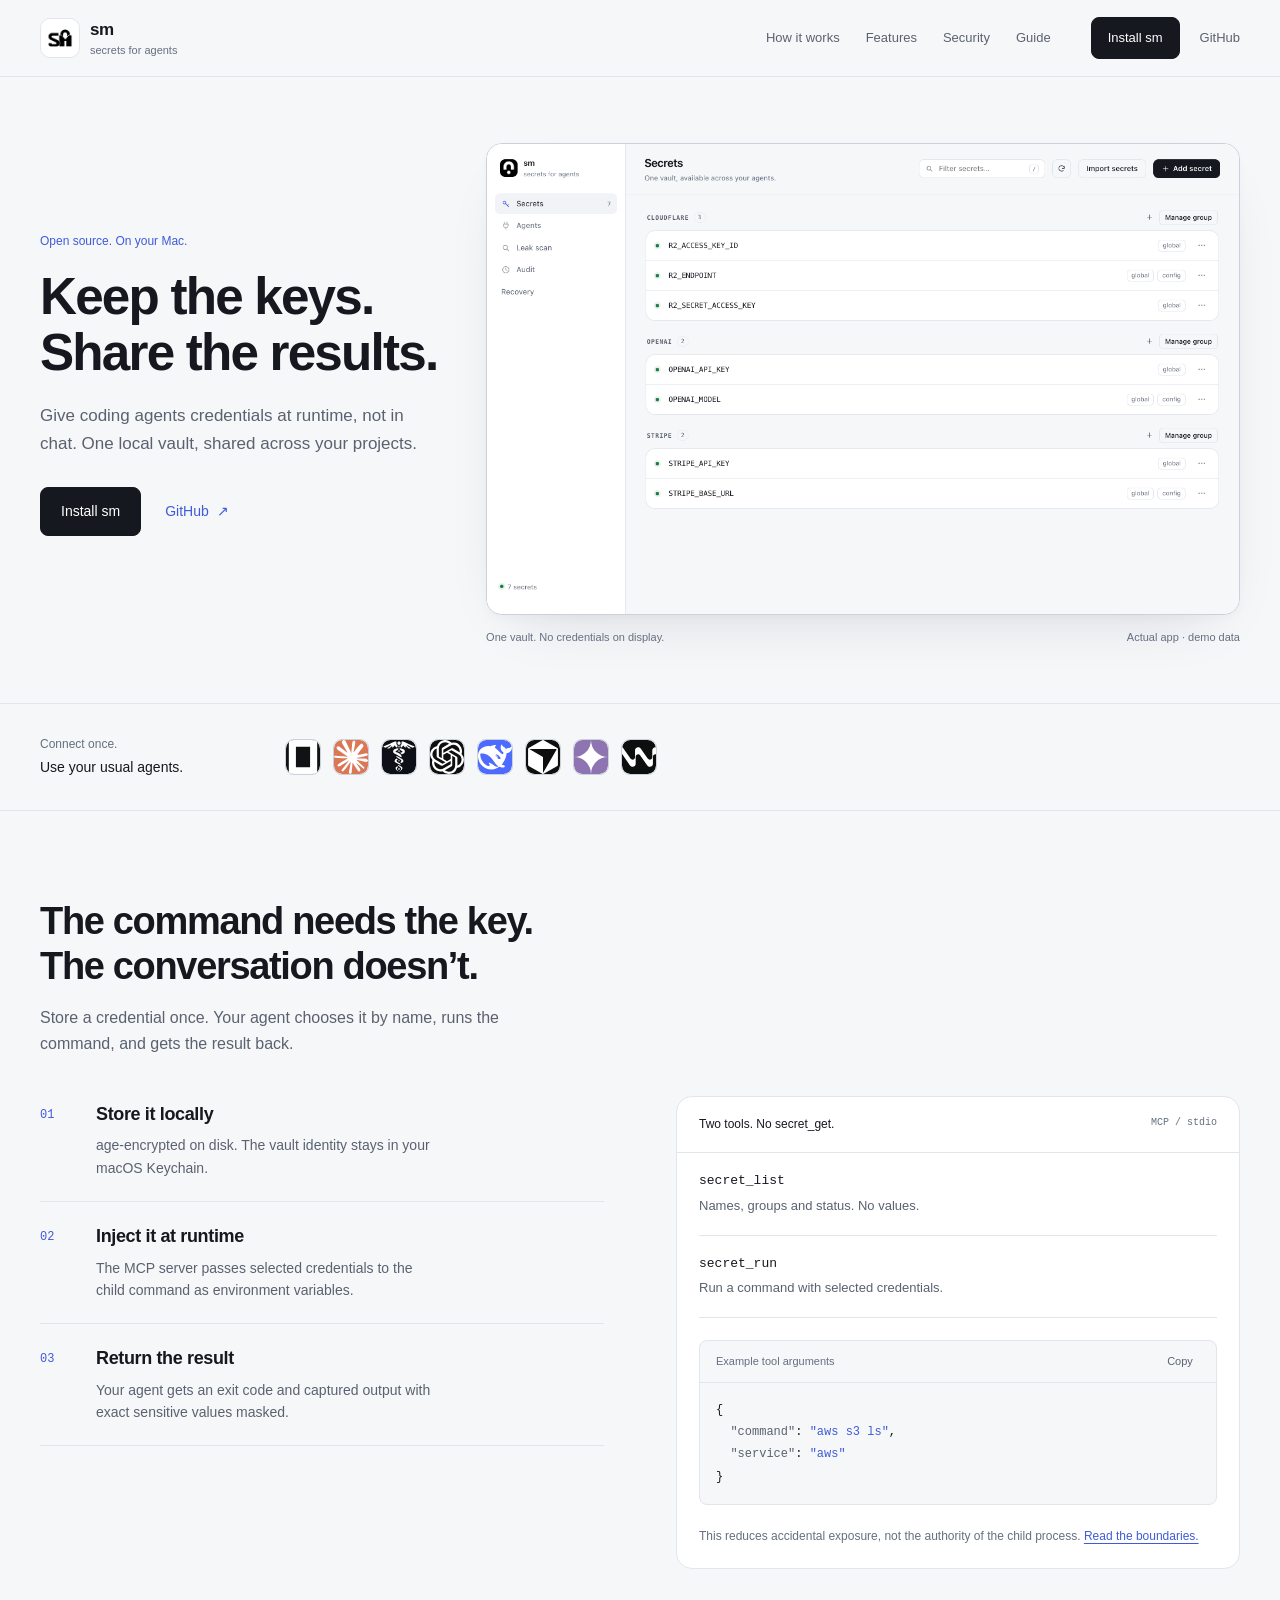
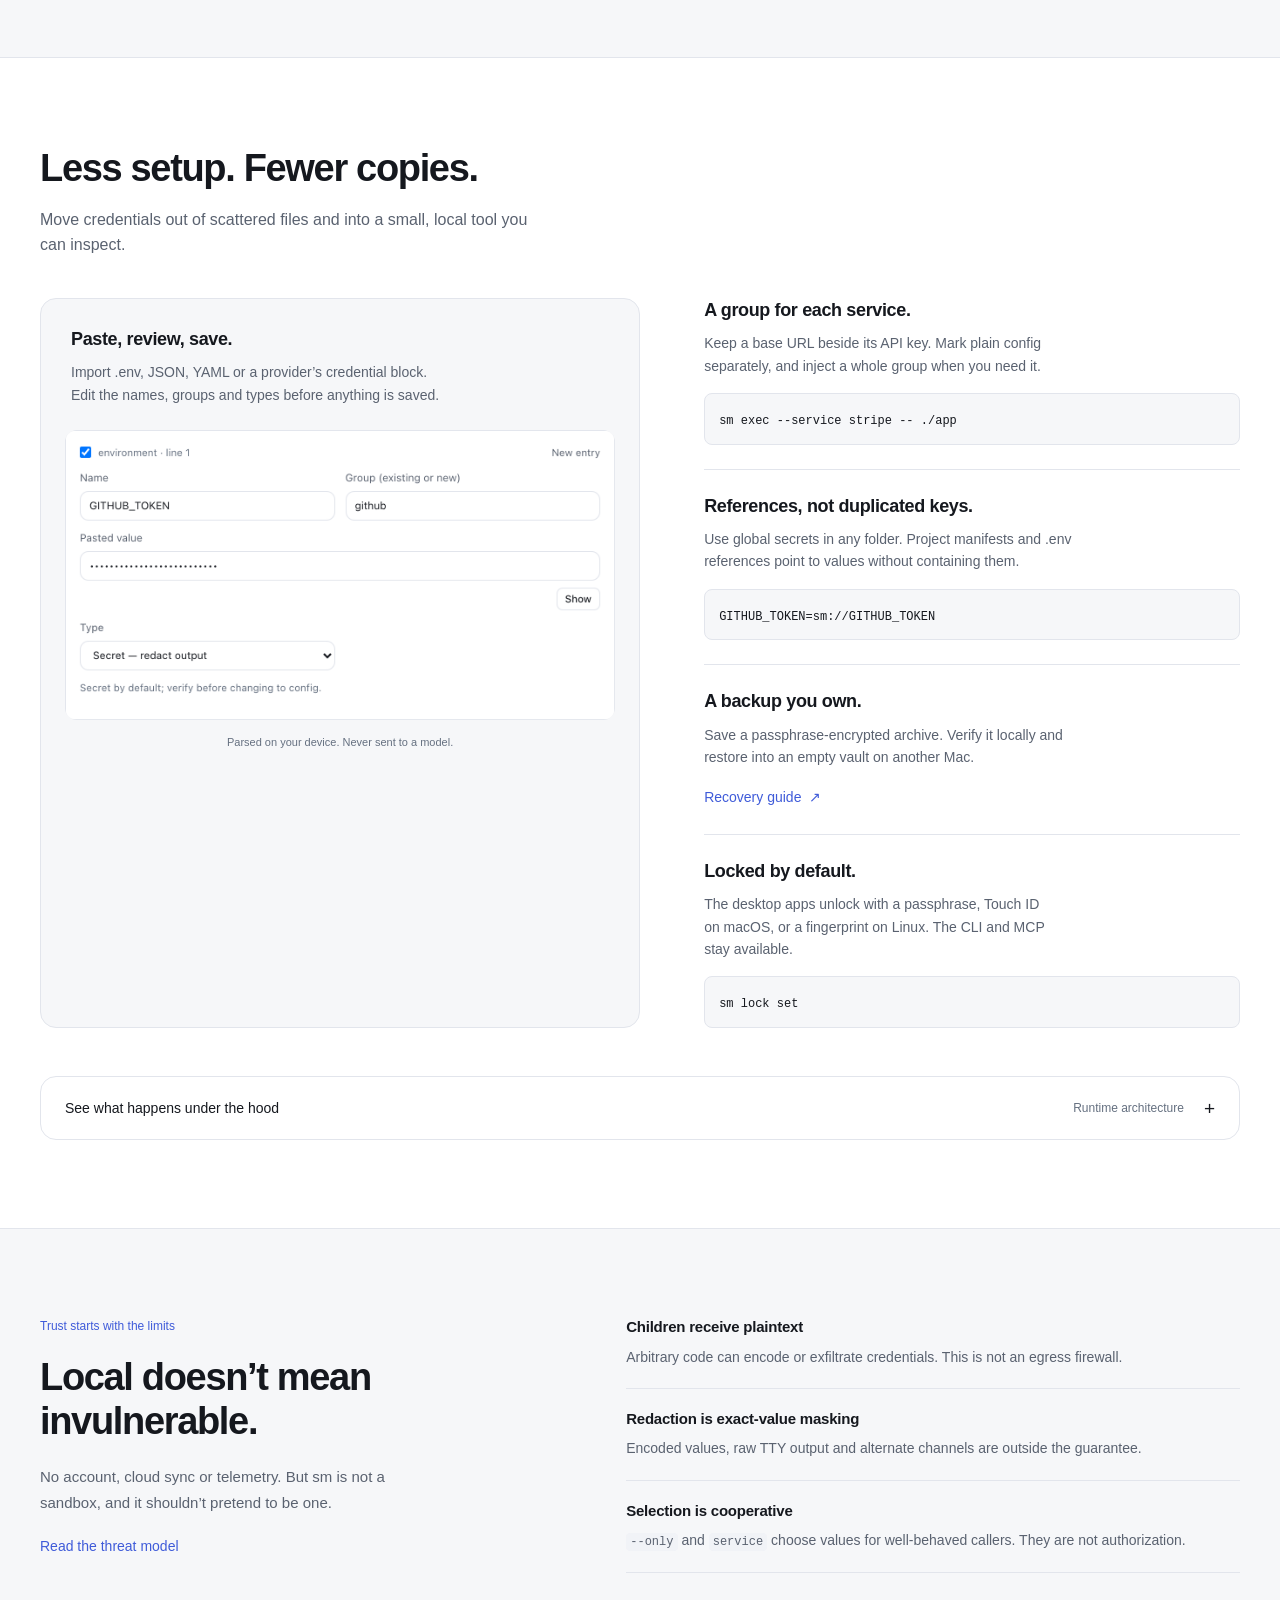
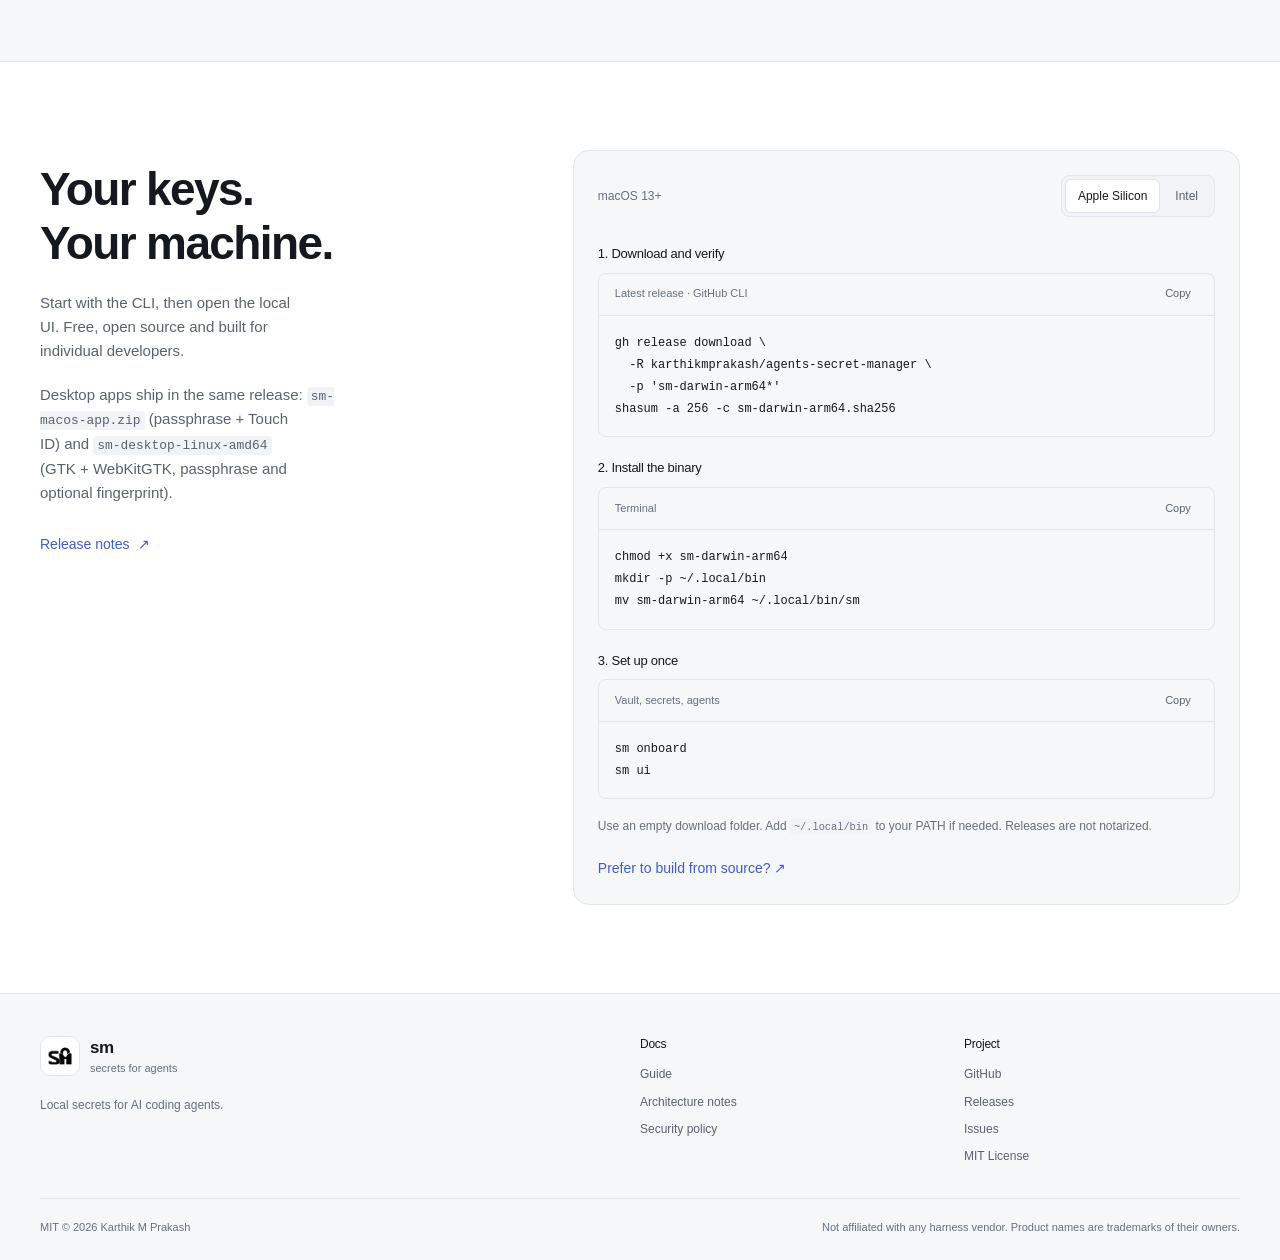
==== commit 4833e31a: "Document desktop apps and bump development version after v0.5.0" ====
--- a/docs/index.html
+++ b/docs/index.html
@@ -140,6 +140,7 @@
             <article><h3>A group for each service.</h3><p>Keep a base URL beside its API key. Mark plain config separately, and inject a whole group when you need it.</p><div class="example-command"><code>sm exec --service stripe -- ./app</code></div></article>
             <article><h3>References, not duplicated keys.</h3><p>Use global secrets in any folder. Project manifests and .env references point to values without containing them.</p><div class="example-command"><code>GITHUB_TOKEN=sm://GITHUB_TOKEN</code></div></article>
             <article><h3>A backup you own.</h3><p>Save a passphrase-encrypted archive. Verify it locally and restore into an empty vault on another Mac.</p><a class="text-link" href="https://github.com/karthikmprakash/agents-secret-manager/blob/main/docs/GUIDE.md#recovery">Recovery guide <span aria-hidden="true">↗</span></a></article>
+            <article><h3>Locked by default.</h3><p>The desktop apps unlock with a passphrase, Touch ID on macOS, or a fingerprint on Linux. The CLI and MCP stay available.</p><div class="example-command"><code>sm lock set</code></div></article>
           </div>
         </div>
         <details class="architecture-details" id="architecture">
@@ -182,6 +183,7 @@
         <div class="install-copy">
           <h2>Your keys.<br>Your machine.</h2>
           <p>Start with the CLI, then open the local UI. Free, open source and built for individual developers.</p>
+          <p>Desktop apps ship in the same release: <code>sm-macos-app.zip</code> (passphrase + Touch ID) and <code>sm-desktop-linux-amd64</code> (GTK + WebKitGTK, passphrase and optional fingerprint).</p>
           <div class="cta-row">
             <a class="text-link" href="https://github.com/karthikmprakash/agents-secret-manager/releases/latest">Release notes <span aria-hidden="true">↗</span></a>
           </div>
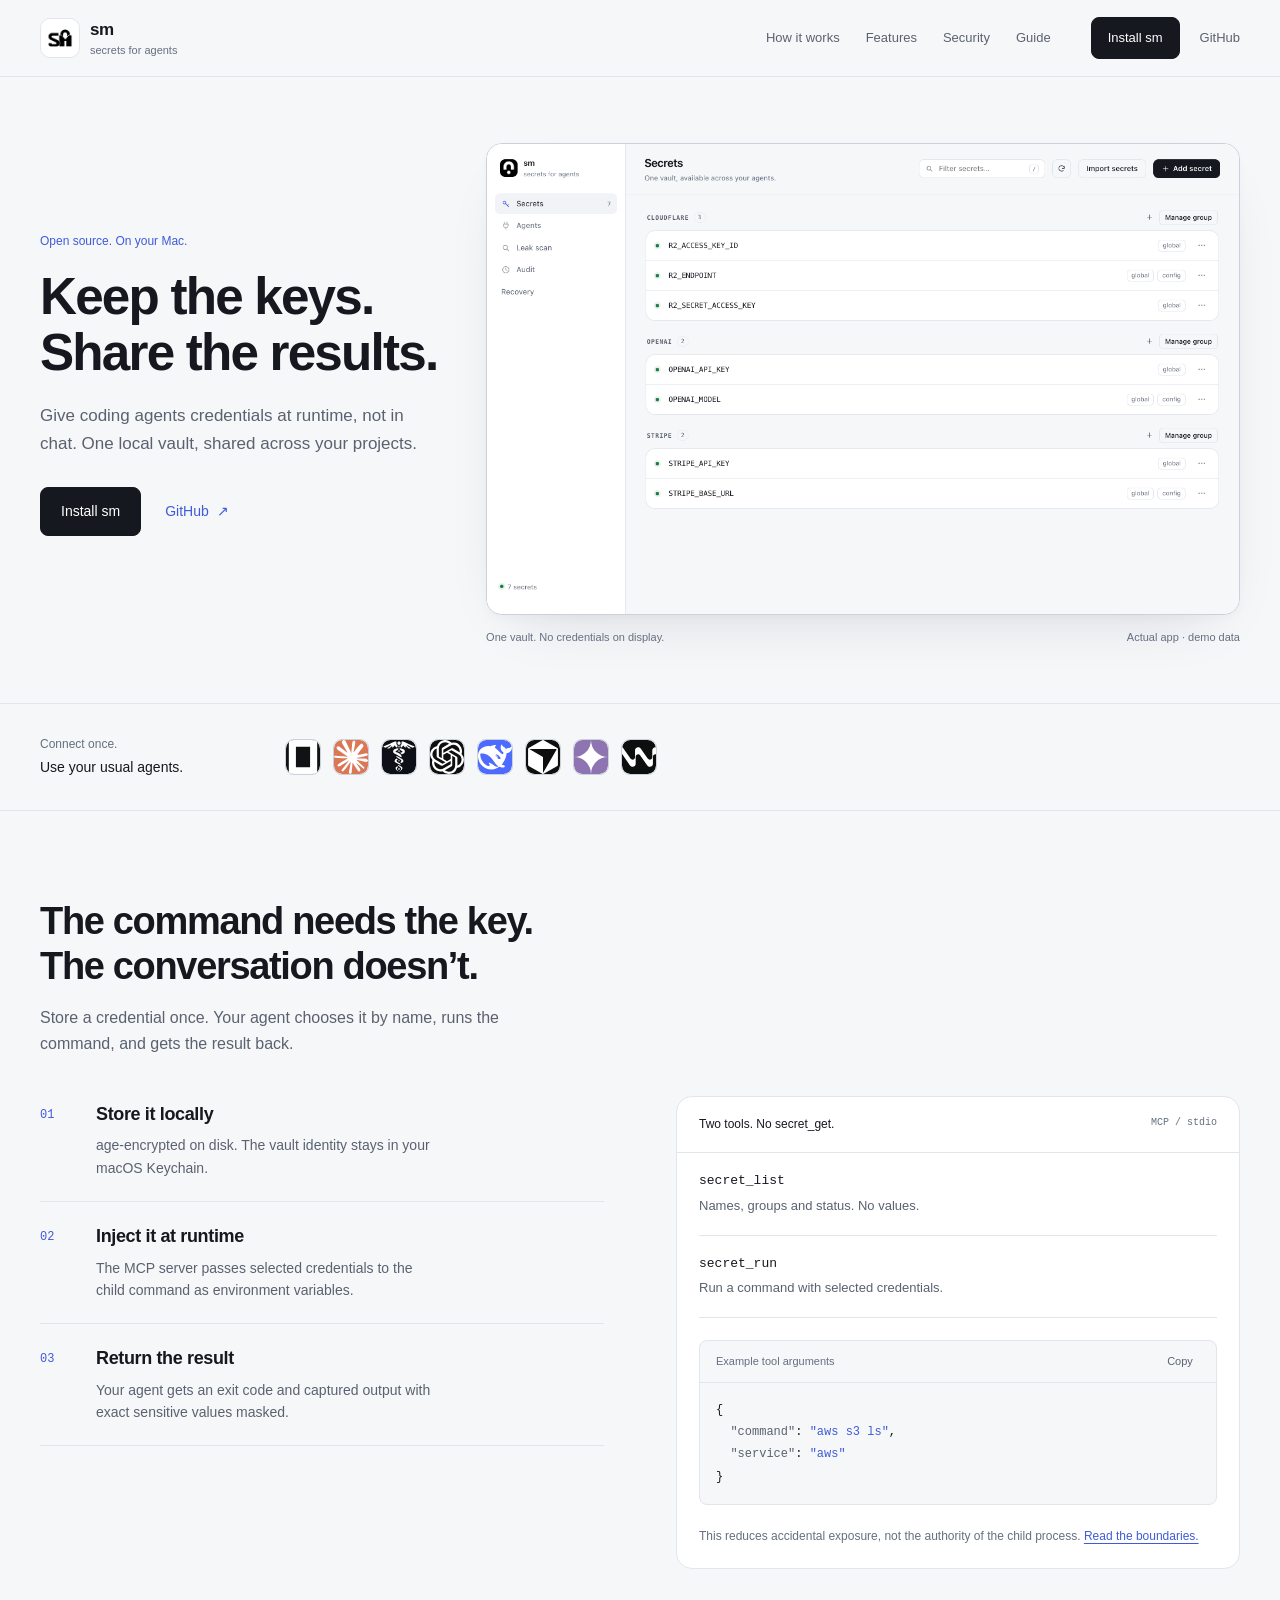
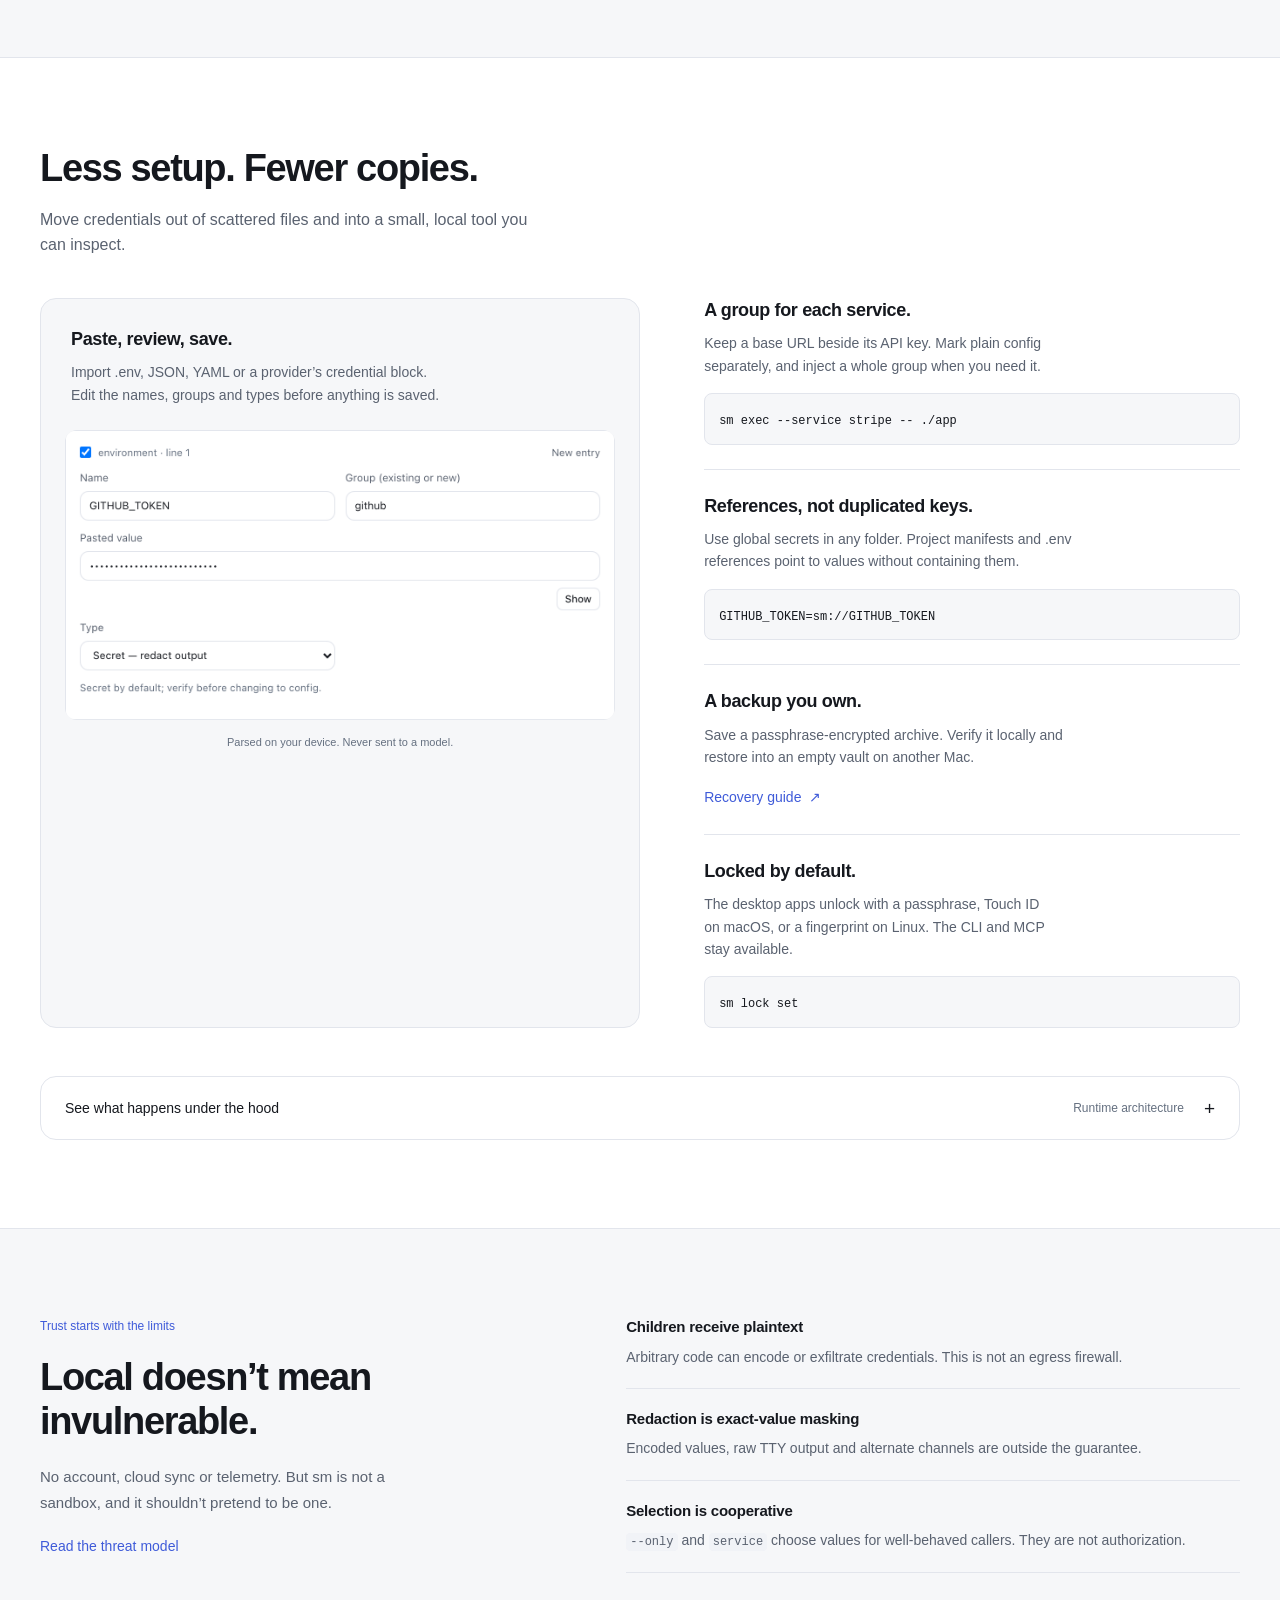
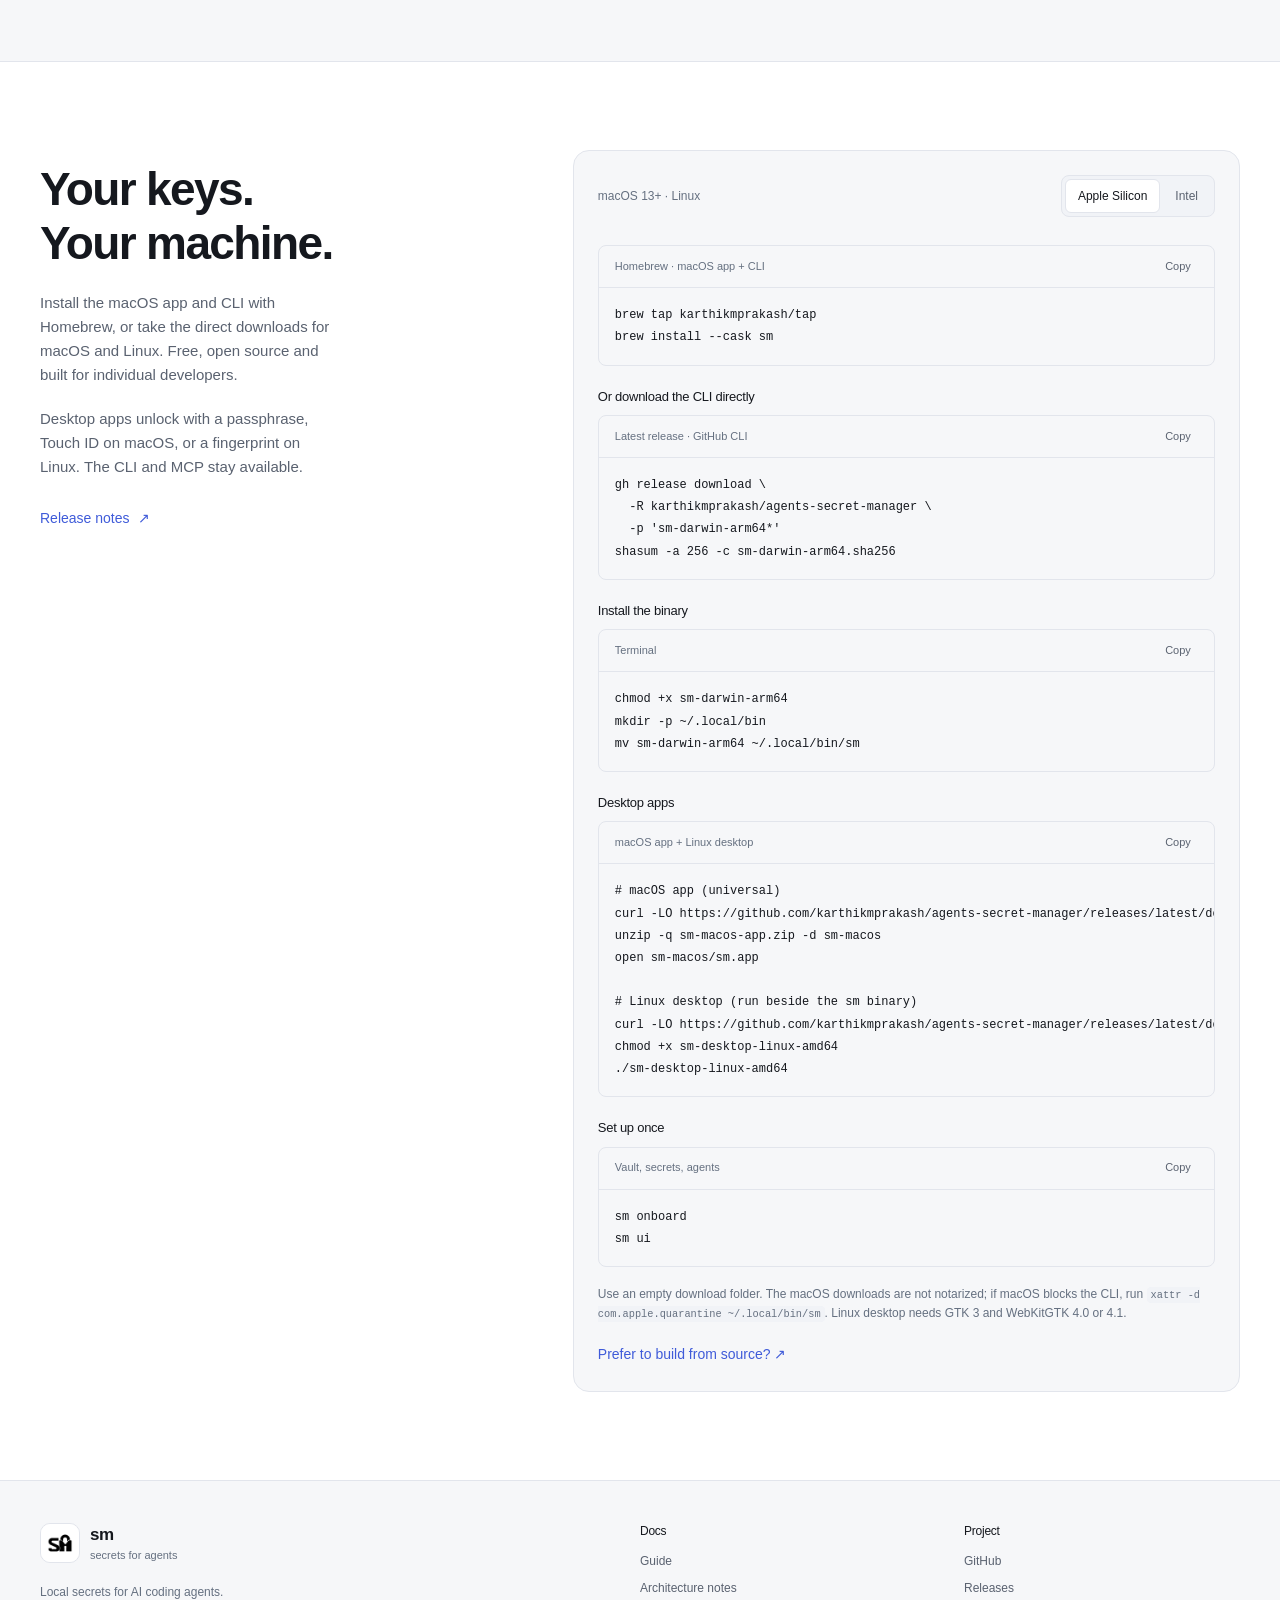
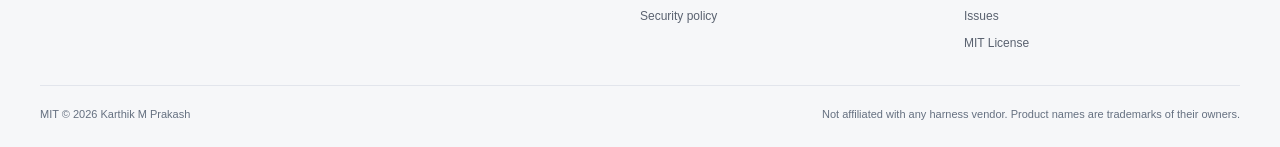
==== commit 2a4cb527: "Release v0.5.1 with a Homebrew cask and universal macOS app" ====
--- a/docs/index.html
+++ b/docs/index.html
@@ -182,18 +182,20 @@
       <div class="wrap install-grid">
         <div class="install-copy">
           <h2>Your keys.<br>Your machine.</h2>
-          <p>Start with the CLI, then open the local UI. Free, open source and built for individual developers.</p>
-          <p>Desktop apps ship in the same release: <code>sm-macos-app.zip</code> (passphrase + Touch ID) and <code>sm-desktop-linux-amd64</code> (GTK + WebKitGTK, passphrase and optional fingerprint).</p>
+          <p>Install the macOS app and CLI with Homebrew, or take the direct downloads for macOS and Linux. Free, open source and built for individual developers.</p>
+          <p>Desktop apps unlock with a passphrase, Touch ID on macOS, or a fingerprint on Linux. The CLI and MCP stay available.</p>
           <div class="cta-row">
             <a class="text-link" href="https://github.com/karthikmprakash/agents-secret-manager/releases/latest">Release notes <span aria-hidden="true">↗</span></a>
           </div>
         </div>
         <div class="install-panel">
-          <div class="install-panel-head"><span>macOS 13+</span><div class="processor-switch" role="group" aria-label="Mac processor" hidden><button type="button" data-arch="arm64" aria-pressed="true">Apple Silicon</button><button type="button" data-arch="amd64" aria-pressed="false">Intel</button></div></div>
+          <div class="install-panel-head"><span>macOS 13+ · Linux</span><div class="processor-switch" role="group" aria-label="Mac processor" hidden><button type="button" data-arch="arm64" aria-pressed="true">Apple Silicon</button><button type="button" data-arch="amd64" aria-pressed="false">Intel</button></div></div>
+          <div class="code-block brew-block"><div class="code-head"><span>Homebrew · macOS app + CLI</span></div><pre class="code" aria-label="Homebrew install commands"><code>brew tap karthikmprakash/tap
+brew install --cask sm</code></pre></div>
           <ol class="steps">
           <li>
             <div class="step-head">
-              <h3>1. Download and verify</h3>
+              <h3>Or download the CLI directly</h3>
             </div>
             <div class="code-block"><div class="code-head"><span>Latest release · GitHub CLI</span></div><pre class="code" aria-label="Download and verify commands"><code id="download-code">gh release download \
   -R karthikmprakash/agents-secret-manager \
@@ -202,7 +204,7 @@
           </li>
           <li>
             <div class="step-head">
-              <h3>2. Install the binary</h3>
+              <h3>Install the binary</h3>
             </div>
             <div class="code-block"><div class="code-head"><span>Terminal</span></div><pre class="code" aria-label="Install commands"><code id="install-code">chmod +x sm-darwin-arm64
 mkdir -p ~/.local/bin
@@ -210,13 +212,27 @@
           </li>
           <li>
             <div class="step-head">
-              <h3>3. Set up once</h3>
+              <h3>Desktop apps</h3>
+            </div>
+            <div class="code-block"><div class="code-head"><span>macOS app + Linux desktop</span></div><pre class="code" aria-label="Desktop app download commands"><code># macOS app (universal)
+curl -LO https://github.com/karthikmprakash/agents-secret-manager/releases/latest/download/sm-macos-app.zip
+unzip -q sm-macos-app.zip -d sm-macos
+open sm-macos/sm.app
+
+# Linux desktop (run beside the sm binary)
+curl -LO https://github.com/karthikmprakash/agents-secret-manager/releases/latest/download/sm-desktop-linux-amd64
+chmod +x sm-desktop-linux-amd64
+./sm-desktop-linux-amd64</code></pre></div>
+          </li>
+          <li>
+            <div class="step-head">
+              <h3>Set up once</h3>
             </div>
             <div class="code-block"><div class="code-head"><span>Vault, secrets, agents</span></div><pre class="code" aria-label="Onboarding commands"><code>sm onboard
 sm ui</code></pre></div>
           </li>
           </ol>
-          <p class="install-note">Use an empty download folder. Add <code>~/.local/bin</code> to your PATH if needed. Releases are not notarized.</p>
+          <p class="install-note">Use an empty download folder. The macOS downloads are not notarized; if macOS blocks the CLI, run <code>xattr -d com.apple.quarantine ~/.local/bin/sm</code>. Linux desktop needs GTK 3 and WebKitGTK 4.0 or 4.1.</p>
           <a class="text-link" href="https://github.com/karthikmprakash/agents-secret-manager#install">Prefer to build from source? ↗</a>
         </div>
       </div>
--- a/docs/landing.css
+++ b/docs/landing.css
@@ -178,6 +178,7 @@
 .install-copy > p { margin-top: 20px; font-size: 15px; color: var(--muted); max-width: 36ch; }
 .install-panel { border: 1px solid var(--line); border-radius: var(--r-panel); background: var(--bg); padding: 24px; min-width: 0; }
 .install-panel-head { display: flex; align-items: center; justify-content: space-between; flex-wrap: wrap; gap: 16px; color: var(--faint); font-size: 12px; margin-bottom: 28px; }
+.brew-block { margin-bottom: 22px; }
 .processor-switch { display: flex; gap: 2px; padding: 3px; border-radius: var(--r-control); background: var(--surface-2); border: 1px solid var(--line); }
 .processor-switch button { min-height: 34px; border: 1px solid transparent; border-radius: 6px; padding: 6px 12px; color: var(--muted); background: transparent; font-size: 12px; }
 .processor-switch button[aria-pressed="true"] { color: var(--text); background: var(--surface); border-color: var(--line); }
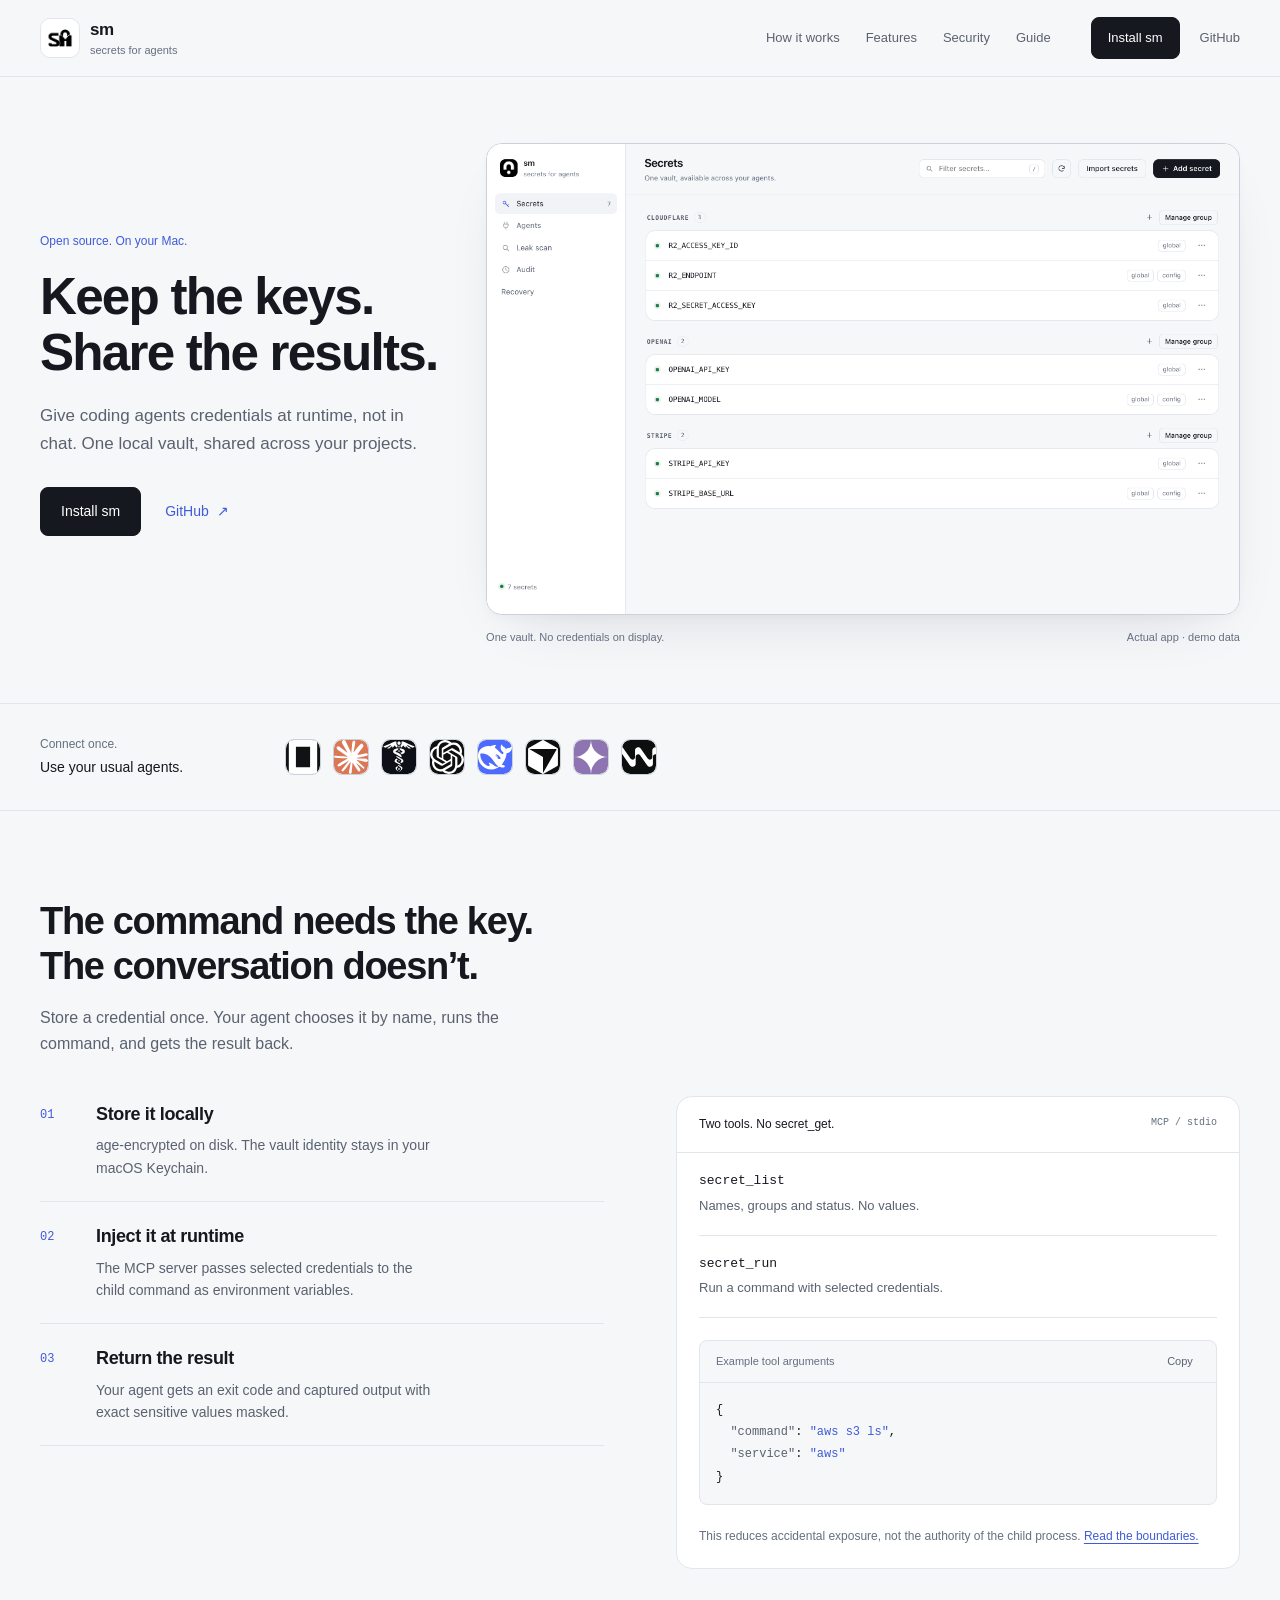
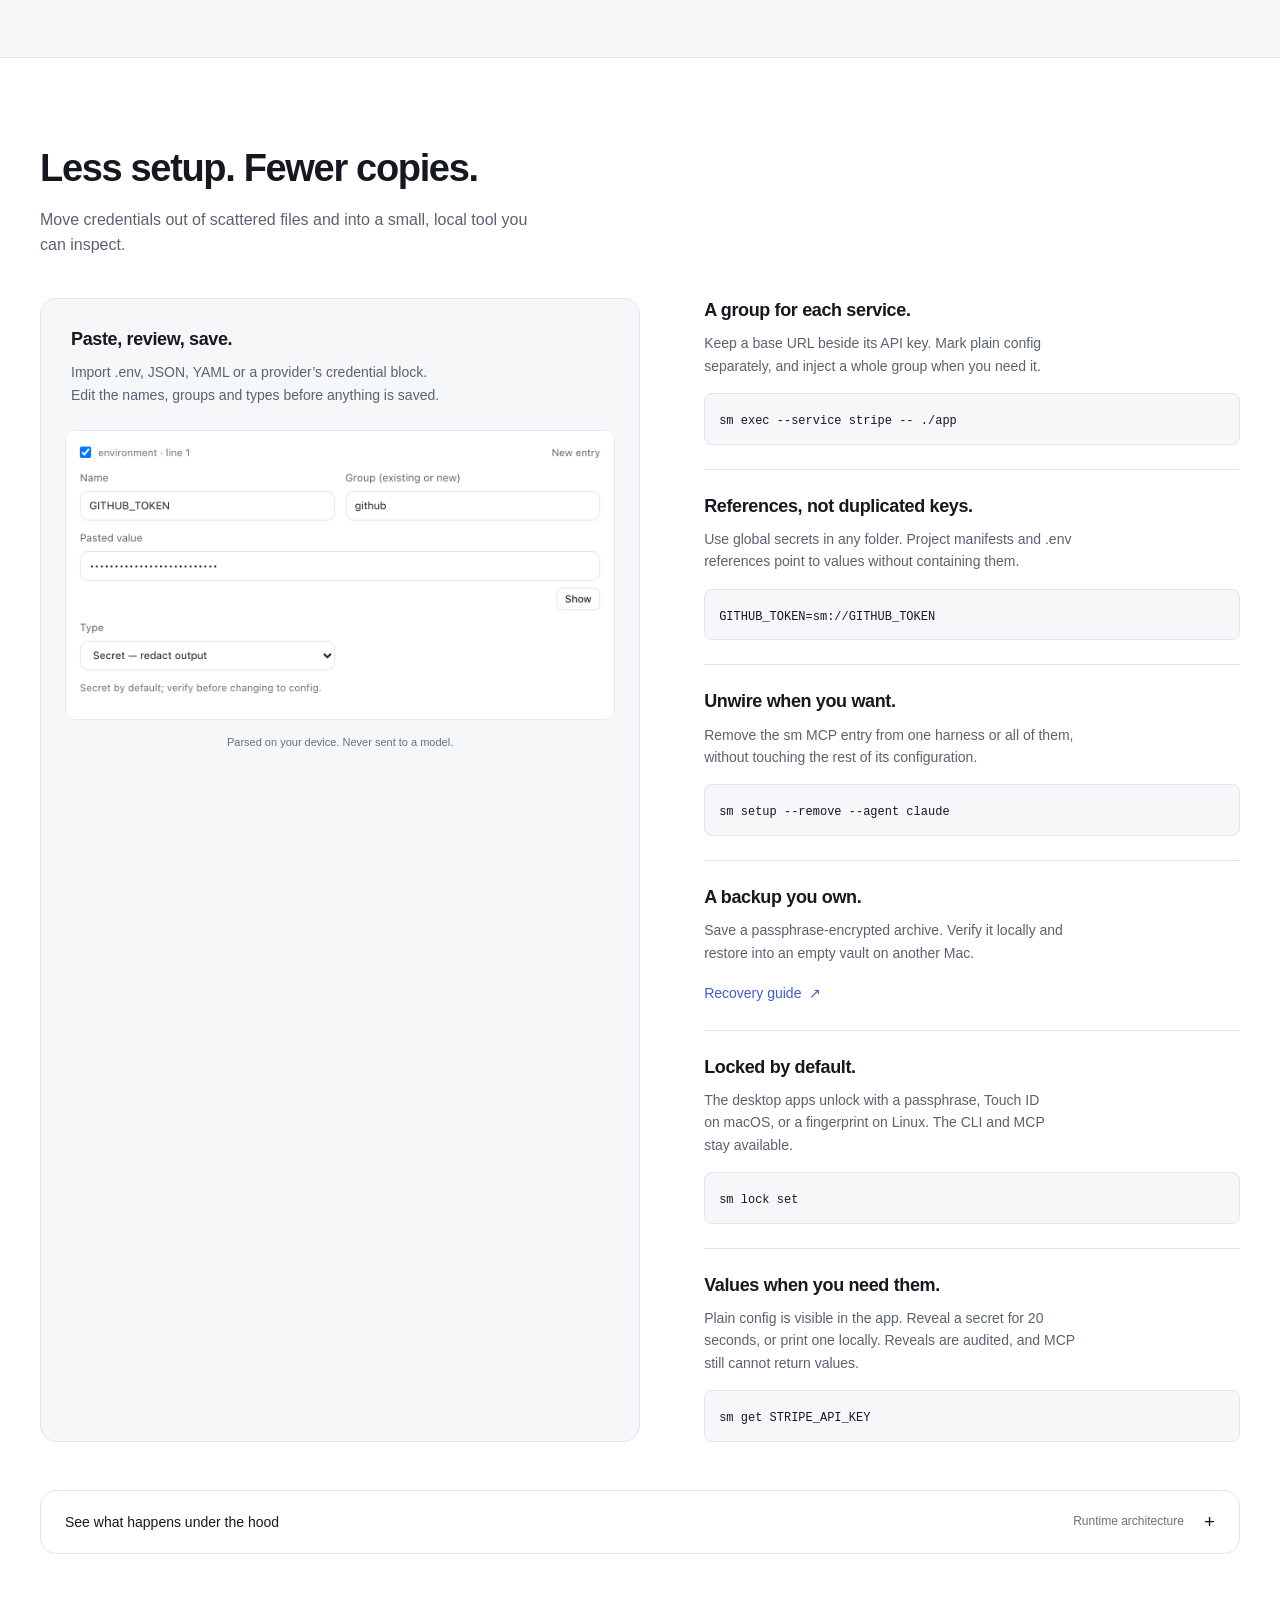
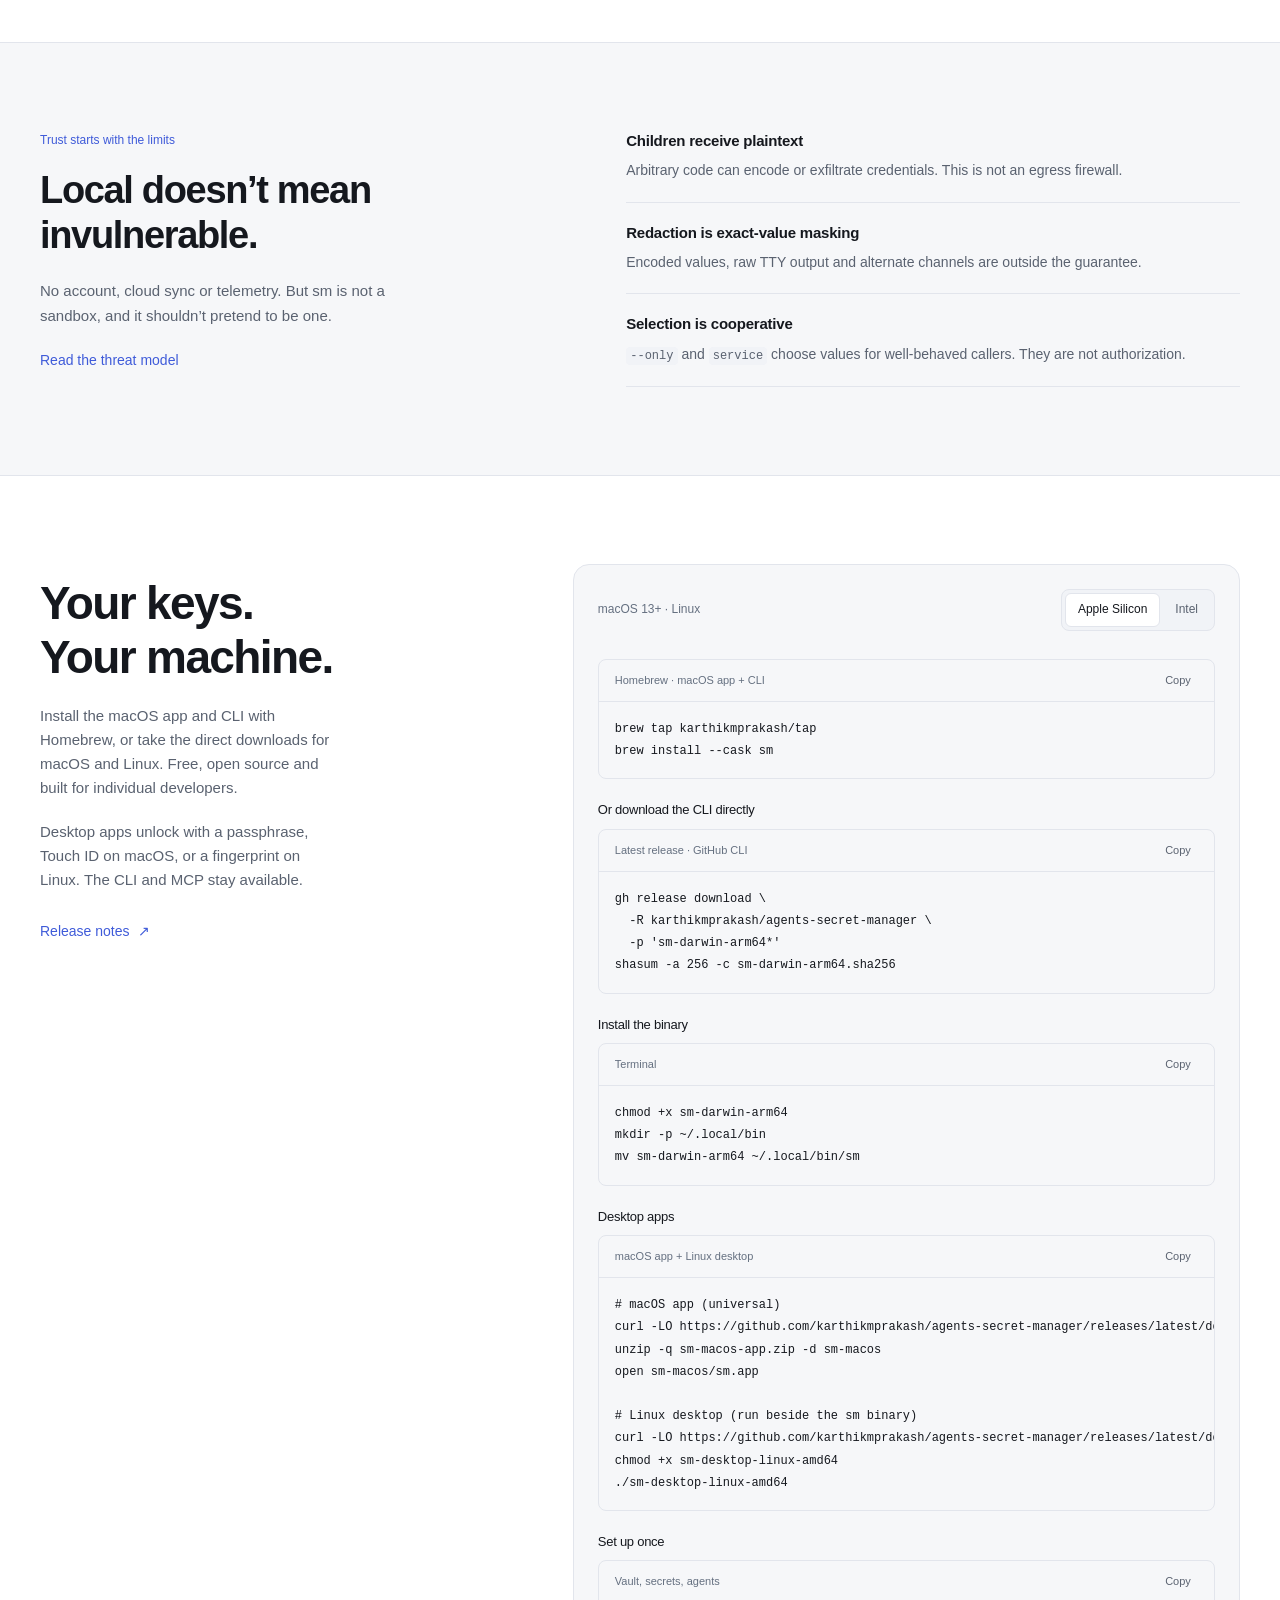
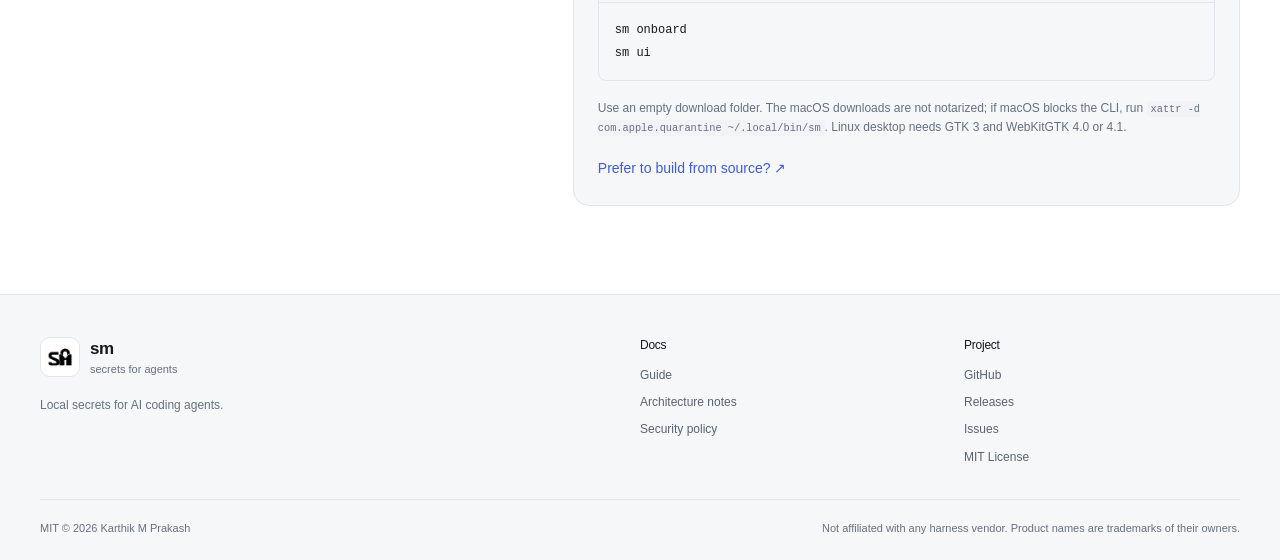
==== commit de4e80b5: "Fix OpenCode wiring, add harness removal and local value access - OpenCode: edit opencode.json/openc" ====
--- a/docs/index.html
+++ b/docs/index.html
@@ -139,8 +139,10 @@
           <div class="feature-stack">
             <article><h3>A group for each service.</h3><p>Keep a base URL beside its API key. Mark plain config separately, and inject a whole group when you need it.</p><div class="example-command"><code>sm exec --service stripe -- ./app</code></div></article>
             <article><h3>References, not duplicated keys.</h3><p>Use global secrets in any folder. Project manifests and .env references point to values without containing them.</p><div class="example-command"><code>GITHUB_TOKEN=sm://GITHUB_TOKEN</code></div></article>
+            <article><h3>Unwire when you want.</h3><p>Remove the sm MCP entry from one harness or all of them, without touching the rest of its configuration.</p><div class="example-command"><code>sm setup --remove --agent claude</code></div></article>
             <article><h3>A backup you own.</h3><p>Save a passphrase-encrypted archive. Verify it locally and restore into an empty vault on another Mac.</p><a class="text-link" href="https://github.com/karthikmprakash/agents-secret-manager/blob/main/docs/GUIDE.md#recovery">Recovery guide <span aria-hidden="true">↗</span></a></article>
             <article><h3>Locked by default.</h3><p>The desktop apps unlock with a passphrase, Touch ID on macOS, or a fingerprint on Linux. The CLI and MCP stay available.</p><div class="example-command"><code>sm lock set</code></div></article>
+            <article><h3>Values when you need them.</h3><p>Plain config is visible in the app. Reveal a secret for 20 seconds, or print one locally. Reveals are audited, and MCP still cannot return values.</p><div class="example-command"><code>sm get STRIPE_API_KEY</code></div></article>
           </div>
         </div>
         <details class="architecture-details" id="architecture">
